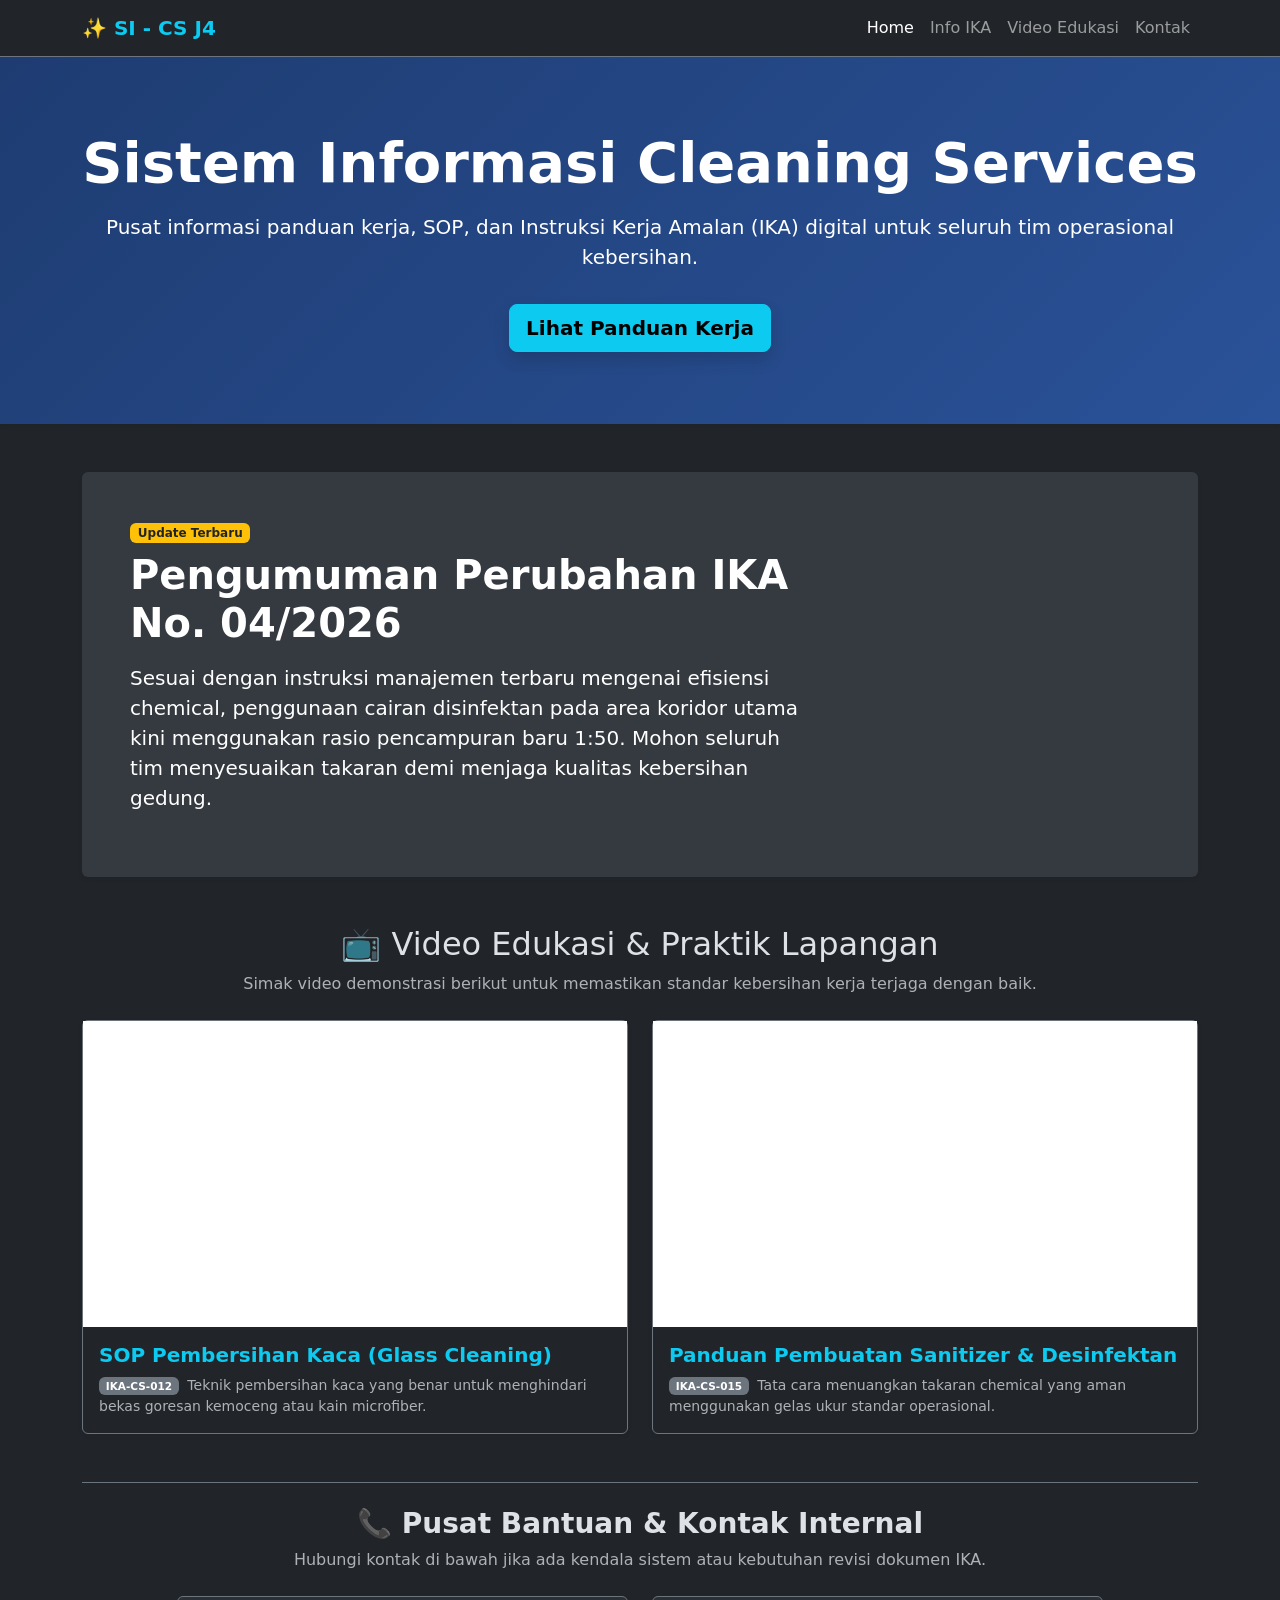
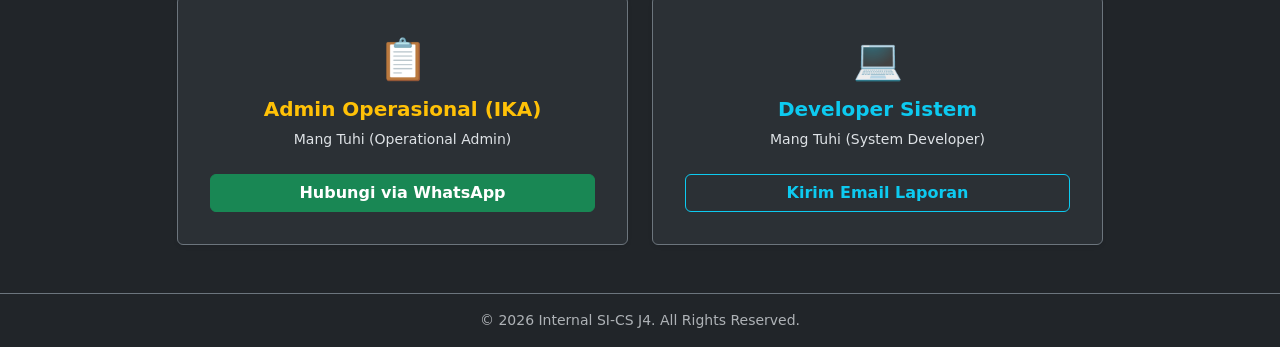
==== index.html @ 83a296a0 "first commit" ====
<!doctype html>
<html lang="id" data-bs-theme="dark">
  <head>
    <meta charset="UTF-8" />
    <meta name="viewport" content="width=device-width, initial-scale=1.0" />
    <title>SI CS - Sistem Informasi Cleaning Services</title>

    <!-- Link CSS Bootstrap 5.3.8 Terbaru via CDN -->
    <link
      href="https://cdn.jsdelivr.net/npm/bootstrap@5.3.8/dist/css/bootstrap.min.css"
      rel="stylesheet"
    />

    <style>
      /* Tambahan CSS custom sedikit agar tampilan makin manis */
      body {
        scroll-behavior: smooth;
      }
      .hero-section {
        background: linear-gradient(135deg, #1e3c72 0%, #2a5298 100%);
      }
    </style>
  </head>
  <body>
    <!-- 1. NAVBAR RESPONSIF -->
    <nav
      class="navbar navbar-expand-lg navbar-dark bg-dark sticky-top border-bottom border-secondary"
    >
      <div class="container">
        <a class="navbar-brand fw-bold text-info" href="#">✨ SI - CS J4</a>
        <button
          class="navbar-toggler"
          type="button"
          data-bs-toggle="collapse"
          data-bs-target="#navbarNav"
        >
          <span class="navbar-toggler-icon"></span>
        </button>
        <div class="collapse navbar-collapse" id="navbarNav">
          <ul class="navbar-nav ms-auto">
            <li class="nav-item">
              <a class="nav-link active" href="#home">Home</a>
            </li>
            <li class="nav-item">
              <a class="nav-link" href="#ika-info">Info IKA</a>
            </li>
            <li class="nav-item">
              <a class="nav-link" href="#video-tutorial">Video Edukasi</a>
            </li>
            <li class="nav-item">
              <a class="nav-link" href="#kontak-layanan">Kontak</a>
            </li>
          </ul>
        </div>
      </div>
    </nav>

    <!-- 2. HERO SECTION / BANNER UTAMA -->
    <header
      id="home"
      class="hero-section text-white text-center py-5 shadow-sm"
    >
      <div class="container py-4">
        <h1 class="display-4 fw-bold mb-3">
          Sistem Informasi Cleaning Services
        </h1>
        <p class="lead text-light-50 max-w-md mx-auto">
          Pusat informasi panduan kerja, SOP, dan Instruksi Kerja Amalan (IKA)
          digital untuk seluruh tim operasional kebersihan.
        </p>
        <a href="#ika-info" class="btn btn-info btn-lg fw-bold mt-3 shadow"
          >Lihat Panduan Kerja</a
        >
      </div>
    </header>

    <!-- 3. BAGIAN INFORMASI / DATA SEPUTAR CS -->
    <main class="container my-5">
      <!-- Bagian Informasi IKA yang diubah jadi ID kosong -->
      <section id="ika-info" class="mb-5">
        <div
          class="p-4 p-md-5 mb-4 rounded text-body-emphasis bg-body-secondary shadow-sm"
        >
          <div class="col-lg-8 px-0">
            <span id="ika-badge" class="badge bg-warning text-dark mb-2 fw-bold"
              ><!-- Diisi lewat JS --></span
            >
            <h2 id="ika-title" class="display-6 fw-bold">
              <!-- Diisi lewat JS -->
            </h2>
            <p id="ika-desc" class="lead my-3"><!-- Diisi lewat JS --></p>
          </div>
        </div>
      </section>

      <!-- Bagian Video Grid yang diubah jadi ID kosong -->
      <section id="video-tutorial">
        <div class="text-center mb-4">
          <h2>📺 Video Edukasi & Praktik Lapangan</h2>
          <p class="text-muted">
            Simak video demonstrasi berikut untuk memastikan standar kebersihan
            kerja terjaga dengan baik.
          </p>
        </div>

        <!-- Tempat JavaScript merakit kartu video secara otomatis -->
        <div id="video-list" class="row g-4"></div>
      </section>

      <!-- TATA LETAK KONTAK ADMIN & DEVELOPER -->
      <section
        id="kontak-layanan"
        class="mt-5 pt-4 border-top border-secondary"
      >
        <div class="text-center mb-4">
          <h3 class="fw-bold">📞 Pusat Bantuan & Kontak Internal</h3>
          <p class="text-muted">
            Hubungi kontak di bawah jika ada kendala sistem atau kebutuhan
            revisi dokumen IKA.
          </p>
        </div>

        <div class="row g-4 justify-content-center">
          <!-- Kontak Admin Operasional -->
          <div class="col-md-5">
            <div
              class="card h-100 bg-body-tertiary border-secondary shadow-sm text-center p-3"
            >
              <div class="card-body">
                <div class="fs-1 mb-2">📋</div>
                <h5 class="card-title fw-bold text-warning">
                  Admin Operasional (IKA)
                </h5>
                <p id="admin-name" class="card-text text-light-50 small">
                  <!-- Diisi lewat JS -->
                </p>
                <a
                  id="admin-wa-btn"
                  href="#"
                  target="_blank"
                  class="btn btn-success w-100 fw-bold mt-2"
                >
                  Hubungi via WhatsApp
                </a>
              </div>
            </div>
          </div>

          <!-- Kontak Developer -->
          <div class="col-md-5">
            <div
              class="card h-100 bg-body-tertiary border-secondary shadow-sm text-center p-3"
            >
              <div class="card-body">
                <div class="fs-1 mb-2">💻</div>
                <h5 class="card-title fw-bold text-info">Developer Sistem</h5>
                <p id="dev-name" class="card-text text-light-50 small">
                  <!-- Diisi lewat JS -->
                </p>
                <a
                  id="dev-email-btn"
                  href="#"
                  class="btn btn-outline-info w-100 fw-bold mt-2"
                >
                  Kirim Email Laporan
                </a>
              </div>
            </div>
          </div>
        </div>
      </section>
    </main>

    <!-- 5. FOOTER -->
    <footer
      class="bg-dark text-center text-muted py-3 mt-5 border-top border-secondary"
    >
      <p class="mb-0 small">
        &copy; 2026 Internal SI-CS J4. All Rights Reserved.
      </p>
    </footer>

    <!-- PANGGIL KEDUA FILE JAVASCRIPT DI UJUNG BAWAH SEBELUM </body> -->
    <script src="data.js"></script>
    <script src="main.js"></script>
    <!-- Link JS Bootstrap 5.3.8 Terbaru via CDN Bundle (Termasuk Popper) -->
    <script src="https://cdn.jsdelivr.net/npm/bootstrap@5.3.8/dist/js/bootstrap.bundle.min.js"></script>
  </body>
</html>
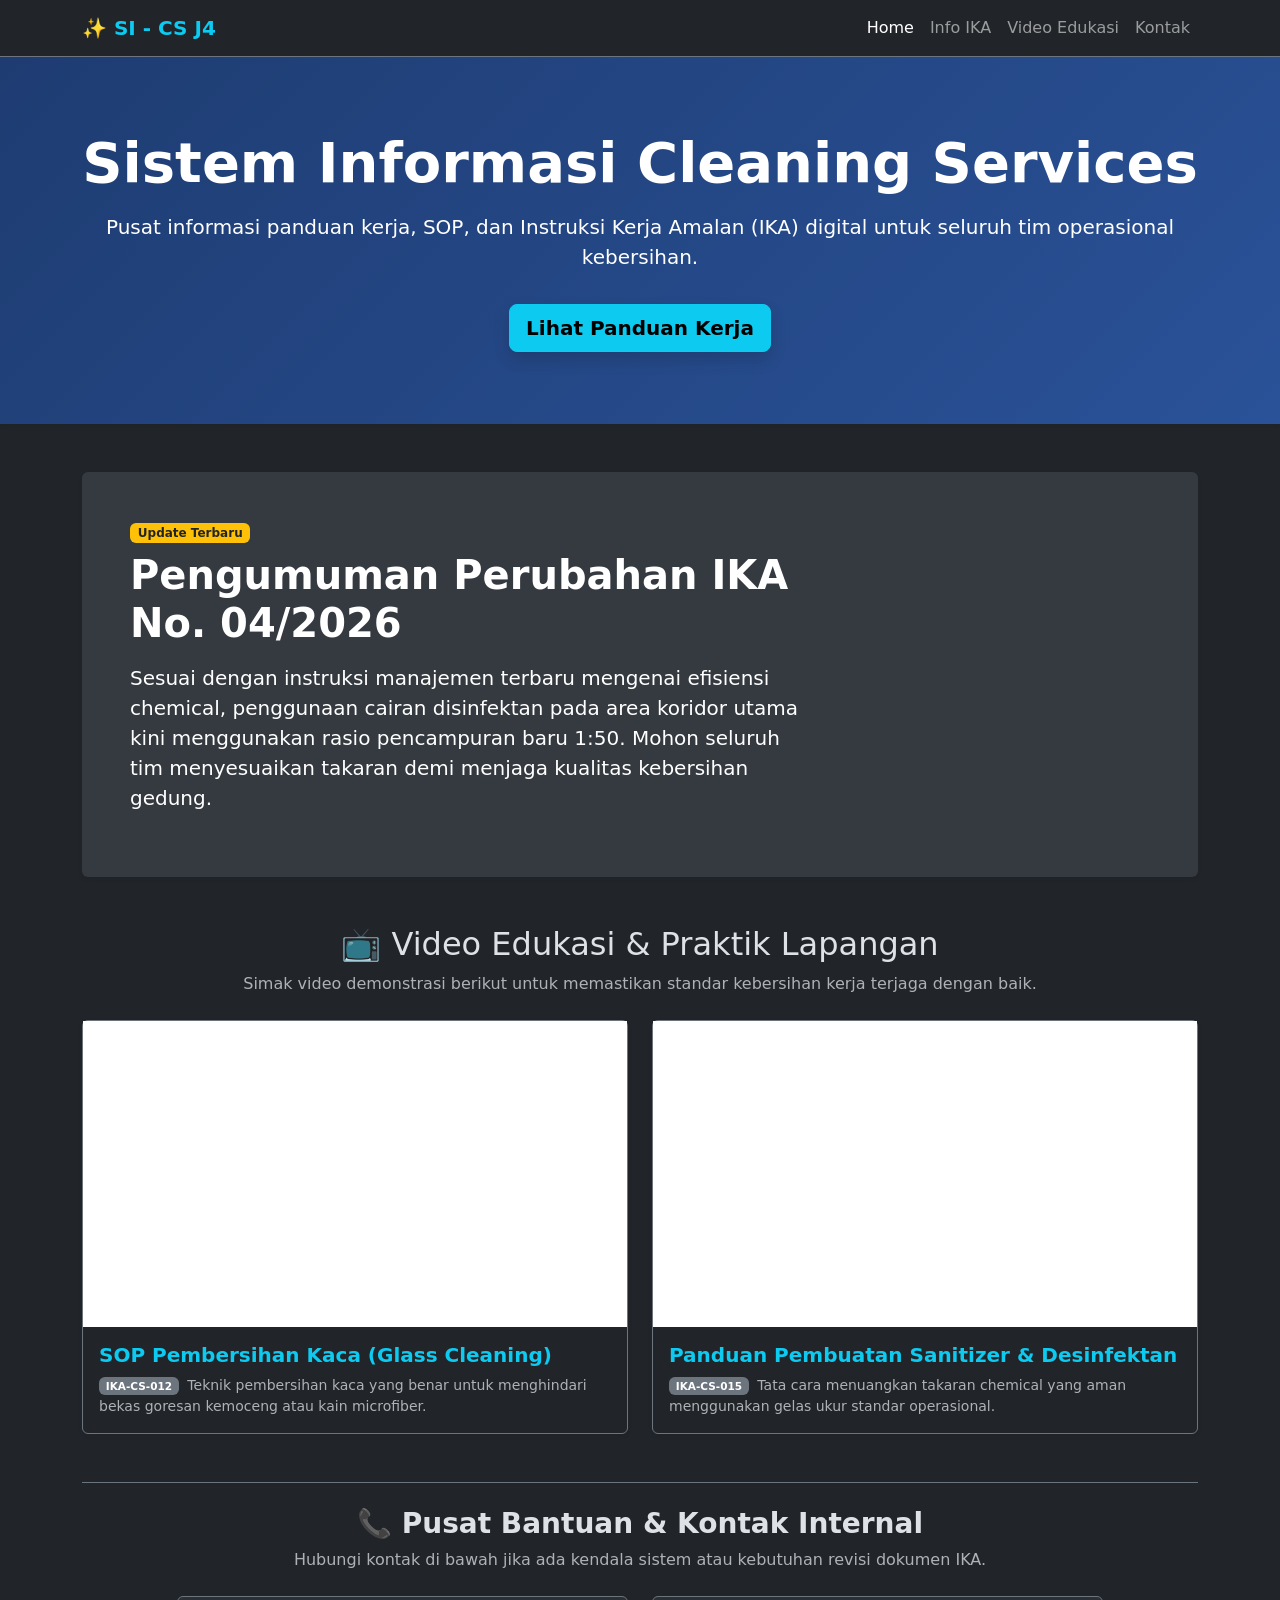
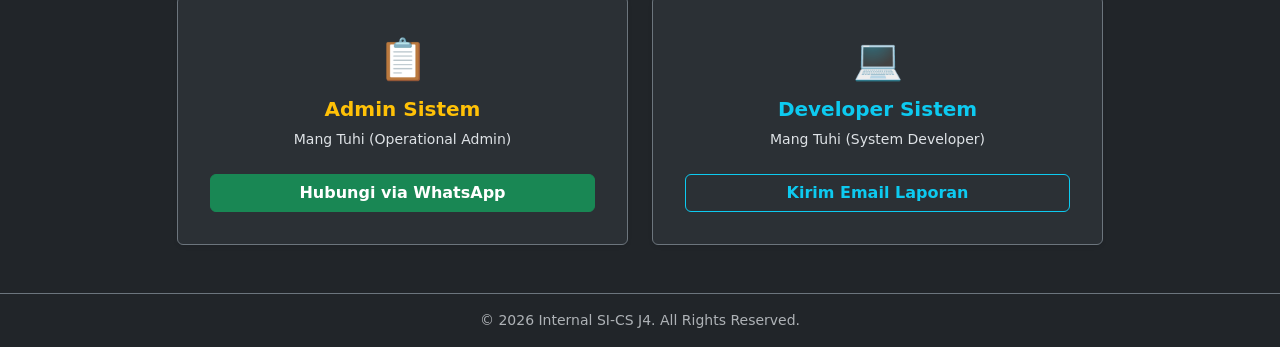
==== commit 72445d32: "perbaikan 4" ====
--- a/index.html
+++ b/index.html
@@ -129,7 +129,7 @@
               <div class="card-body">
                 <div class="fs-1 mb-2">📋</div>
                 <h5 class="card-title fw-bold text-warning">
-                  Admin Operasional (IKA)
+                  Admin Sistem
                 </h5>
                 <p id="admin-name" class="card-text text-light-50 small">
                   <!-- Diisi lewat JS -->
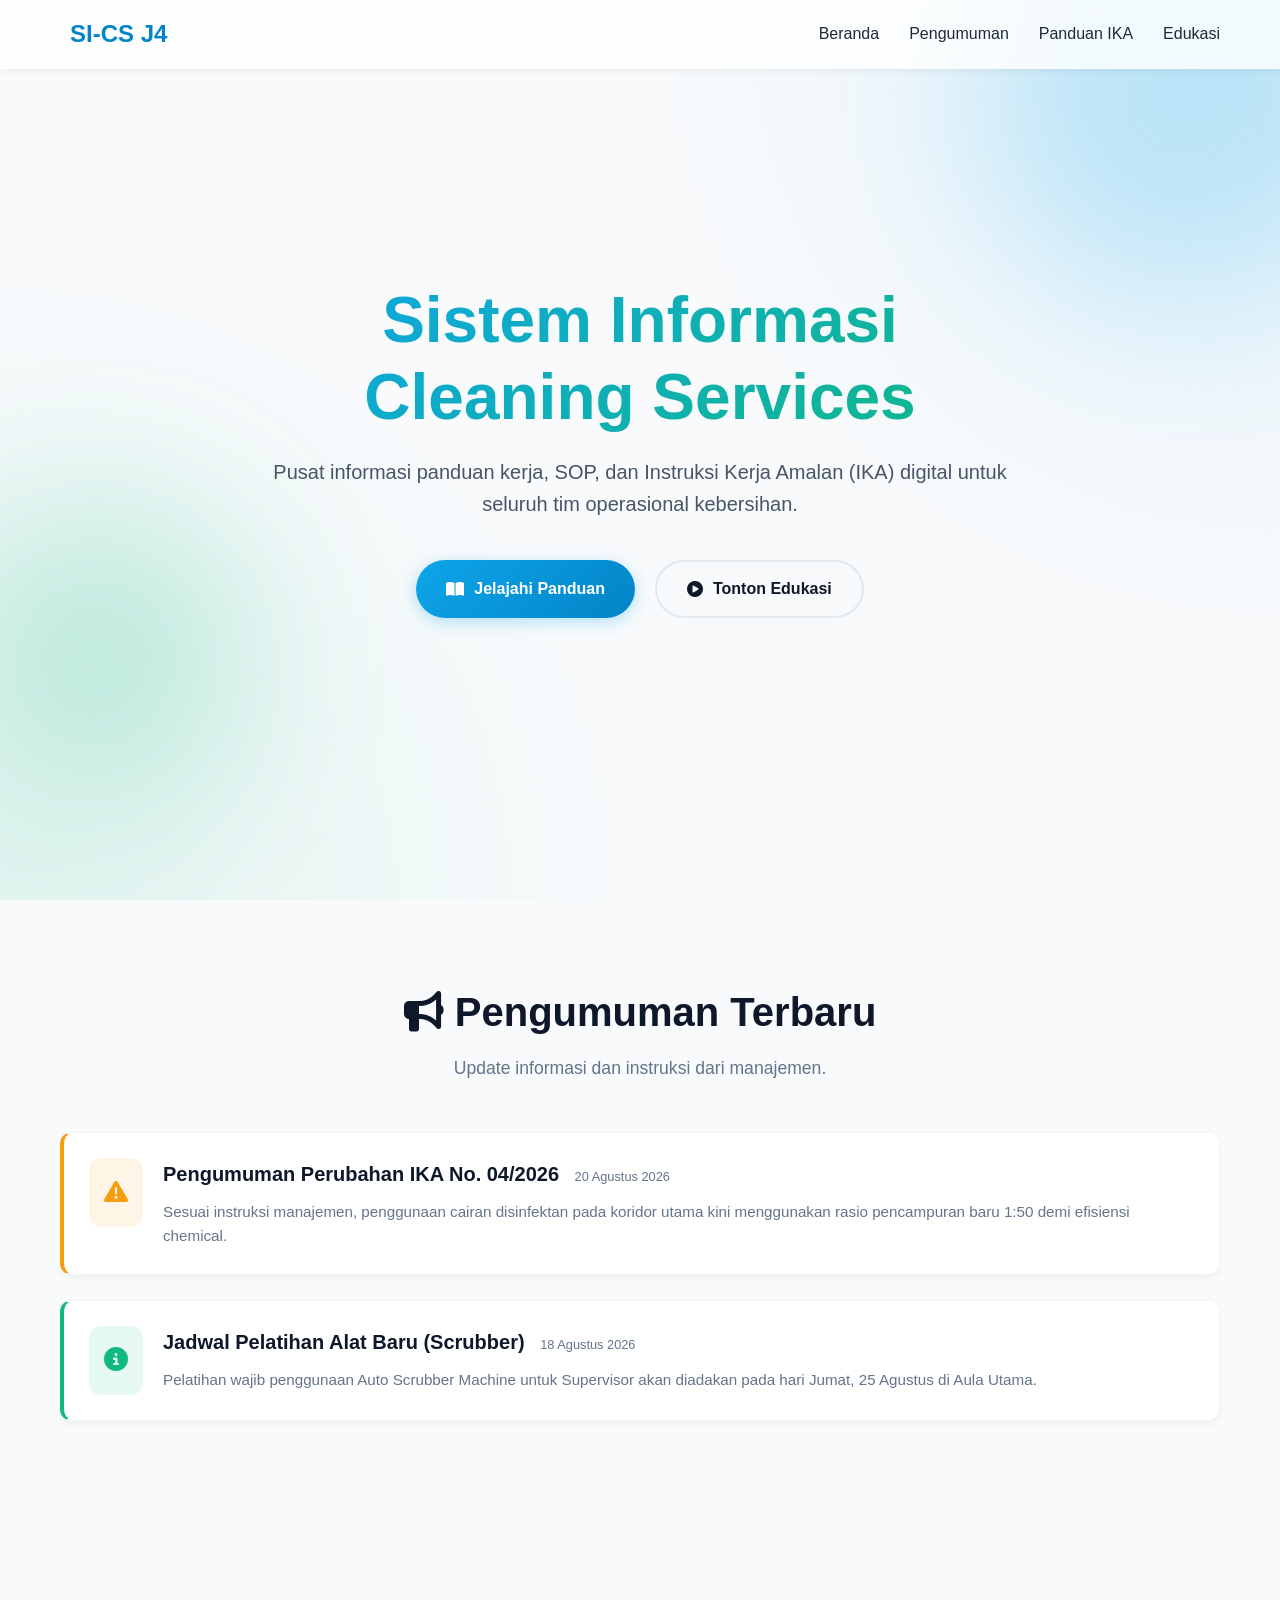
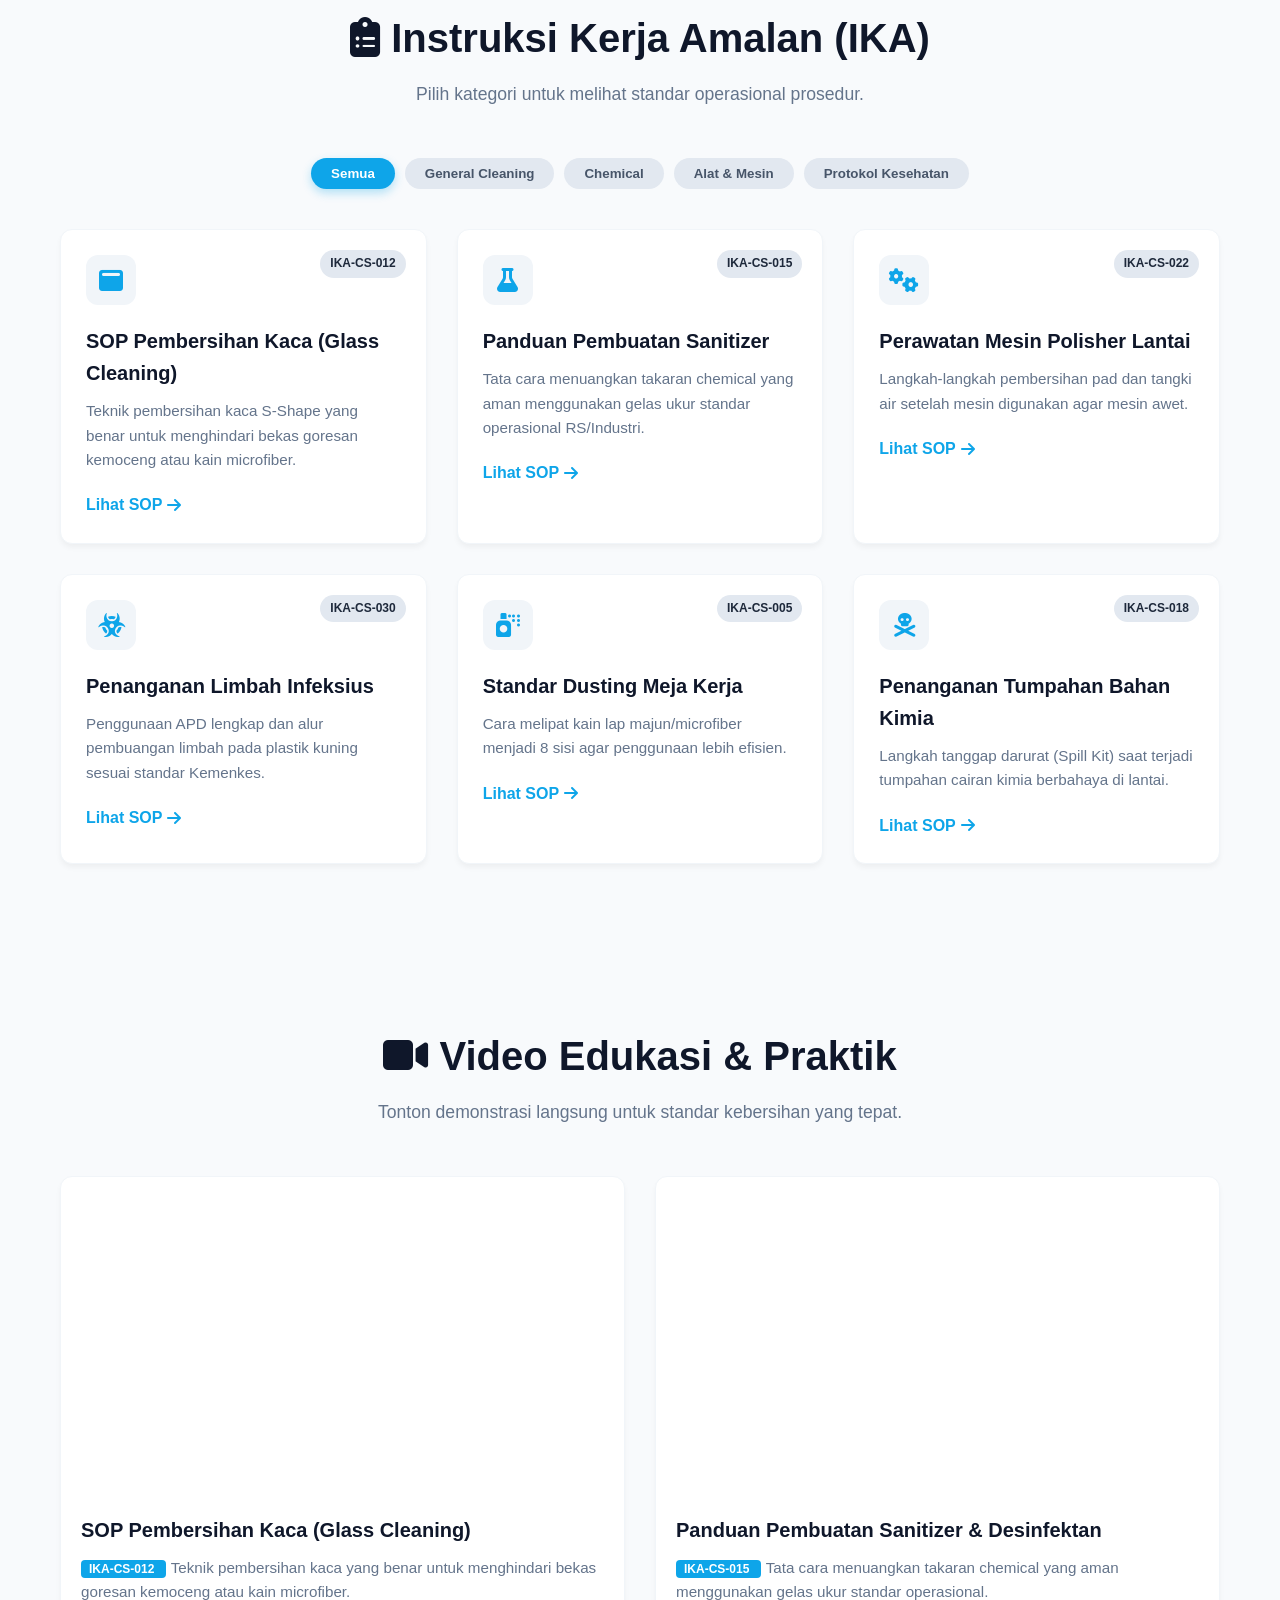
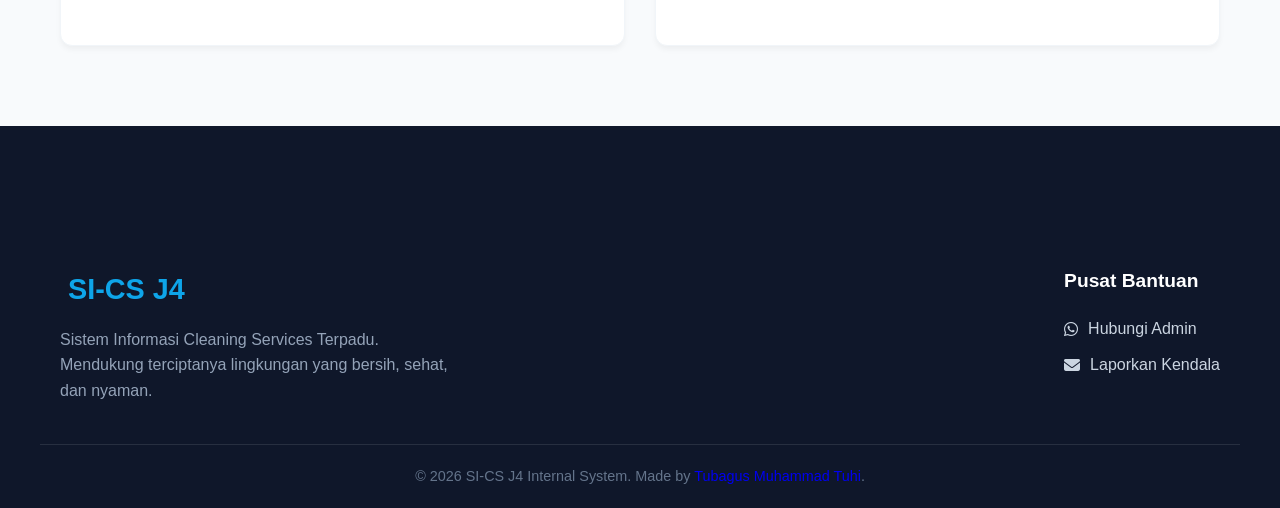
==== commit aa92bb1d: "Rombak total" ====
--- a/index.html
+++ b/index.html
@@ -1,189 +1,143 @@
 <!doctype html>
-<html lang="id" data-bs-theme="dark">
+<html lang="id">
   <head>
     <meta charset="UTF-8" />
     <meta name="viewport" content="width=device-width, initial-scale=1.0" />
-    <title>SI CS - Sistem Informasi Cleaning Services</title>
-
-    <!-- Link CSS Bootstrap 5.3.8 Terbaru via CDN -->
+    <title>SI-CS J4 | Sistem Informasi Cleaning Services</title>
+    <!-- Font Awesome for Icons -->
     <link
-      href="https://cdn.jsdelivr.net/npm/bootstrap@5.3.8/dist/css/bootstrap.min.css"
       rel="stylesheet"
+      href="https://cdnjs.cloudflare.com/ajax/libs/font-awesome/6.4.0/css/all.min.css"
     />
-
-    <style>
-      /* Tambahan CSS custom sedikit agar tampilan makin manis */
-      body {
-        scroll-behavior: smooth;
-      }
-      .hero-section {
-        background: linear-gradient(135deg, #1e3c72 0%, #2a5298 100%);
-      }
-    </style>
+    <!-- Custom CSS -->
+    <link rel="stylesheet" href="style.css" />
   </head>
   <body>
-    <!-- 1. NAVBAR RESPONSIF -->
-    <nav
-      class="navbar navbar-expand-lg navbar-dark bg-dark sticky-top border-bottom border-secondary"
-    >
-      <div class="container">
-        <a class="navbar-brand fw-bold text-info" href="#">✨ SI - CS J4</a>
-        <button
-          class="navbar-toggler"
-          type="button"
-          data-bs-toggle="collapse"
-          data-bs-target="#navbarNav"
-        >
-          <span class="navbar-toggler-icon"></span>
-        </button>
-        <div class="collapse navbar-collapse" id="navbarNav">
-          <ul class="navbar-nav ms-auto">
-            <li class="nav-item">
-              <a class="nav-link active" href="#home">Home</a>
-            </li>
-            <li class="nav-item">
-              <a class="nav-link" href="#ika-info">Info IKA</a>
-            </li>
-            <li class="nav-item">
-              <a class="nav-link" href="#video-tutorial">Video Edukasi</a>
-            </li>
-            <li class="nav-item">
-              <a class="nav-link" href="#kontak-layanan">Kontak</a>
-            </li>
-          </ul>
-        </div>
+    <!-- Navbar -->
+    <nav id="navbar" class="glass-nav">
+      <div class="nav-container">
+        <a href="#" class="logo"> <i class="fas fa-sparkles"></i> SI-CS J4 </a>
+        <ul class="nav-links">
+          <li><a href="#home">Beranda</a></li>
+          <li><a href="#pengumuman">Pengumuman</a></li>
+          <li><a href="#sop">Panduan IKA</a></li>
+          <li><a href="#edukasi">Edukasi</a></li>
+        </ul>
+        <!-- Hamburger menu for mobile -->
+        <div class="menu-toggle"><i class="fas fa-bars"></i></div>
       </div>
     </nav>
 
-    <!-- 2. HERO SECTION / BANNER UTAMA -->
-    <header
-      id="home"
-      class="hero-section text-white text-center py-5 shadow-sm"
-    >
-      <div class="container py-4">
-        <h1 class="display-4 fw-bold mb-3">
-          Sistem Informasi Cleaning Services
-        </h1>
-        <p class="lead text-light-50 max-w-md mx-auto">
+    <!-- Hero Section -->
+    <header id="home" class="hero-section">
+      <div class="hero-bg-shapes">
+        <div class="shape shape-1"></div>
+        <div class="shape shape-2"></div>
+      </div>
+      <div class="hero-content observe-element">
+        <h1 class="gradient-text">Sistem Informasi Cleaning Services</h1>
+        <p>
           Pusat informasi panduan kerja, SOP, dan Instruksi Kerja Amalan (IKA)
           digital untuk seluruh tim operasional kebersihan.
         </p>
-        <a href="#ika-info" class="btn btn-info btn-lg fw-bold mt-3 shadow"
-          >Lihat Panduan Kerja</a
-        >
+        <div class="hero-buttons">
+          <a href="#sop" class="btn btn-primary"
+            ><i class="fas fa-book-open"></i> Jelajahi Panduan</a
+          >
+          <a href="#edukasi" class="btn btn-outline"
+            ><i class="fas fa-play-circle"></i> Tonton Edukasi</a
+          >
+        </div>
       </div>
     </header>
 
-    <!-- 3. BAGIAN INFORMASI / DATA SEPUTAR CS -->
-    <main class="container my-5">
-      <!-- Bagian Informasi IKA yang diubah jadi ID kosong -->
-      <section id="ika-info" class="mb-5">
-        <div
-          class="p-4 p-md-5 mb-4 rounded text-body-emphasis bg-body-secondary shadow-sm"
-        >
-          <div class="col-lg-8 px-0">
-            <span id="ika-badge" class="badge bg-warning text-dark mb-2 fw-bold"
-              ><!-- Diisi lewat JS --></span
-            >
-            <h2 id="ika-title" class="display-6 fw-bold">
-              <!-- Diisi lewat JS -->
-            </h2>
-            <p id="ika-desc" class="lead my-3"><!-- Diisi lewat JS --></p>
-          </div>
-        </div>
-      </section>
+    <!-- Pengumuman Section -->
+    <section id="pengumuman" class="container observe-element">
+      <div class="section-header">
+        <h2><i class="fas fa-bullhorn"></i> Pengumuman Terbaru</h2>
+        <p>Update informasi dan instruksi dari manajemen.</p>
+      </div>
+      <div id="announcement-container" class="announcement-wrapper">
+        <!-- Rendered by JS -->
+      </div>
+    </section>
 
-      <!-- Bagian Video Grid yang diubah jadi ID kosong -->
-      <section id="video-tutorial">
-        <div class="text-center mb-4">
-          <h2>📺 Video Edukasi & Praktik Lapangan</h2>
-          <p class="text-muted">
-            Simak video demonstrasi berikut untuk memastikan standar kebersihan
-            kerja terjaga dengan baik.
+    <!-- SOP & IKA Section -->
+    <section id="sop" class="container bg-light-curve observe-element">
+      <div class="section-header">
+        <h2>
+          <i class="fas fa-clipboard-list"></i> Instruksi Kerja Amalan (IKA)
+        </h2>
+        <p>Pilih kategori untuk melihat standar operasional prosedur.</p>
+      </div>
+      <div class="filter-container" id="category-filters">
+        <!-- Rendered by JS -->
+      </div>
+      <div class="grid-3" id="sop-container">
+        <!-- Rendered by JS -->
+      </div>
+    </section>
+
+    <!-- Video Edukasi Section -->
+    <section id="edukasi" class="container observe-element">
+      <div class="section-header">
+        <h2><i class="fas fa-video"></i> Video Edukasi & Praktik</h2>
+        <p>Tonton demonstrasi langsung untuk standar kebersihan yang tepat.</p>
+      </div>
+      <div class="grid-2" id="video-container">
+        <!-- Rendered by JS -->
+      </div>
+    </section>
+
+    <!-- Footer -->
+    <footer>
+      <div class="footer-content container">
+        <div class="footer-brand">
+          <h3><i class="fas fa-sparkles"></i> SI-CS J4</h3>
+          <p>
+            Sistem Informasi Cleaning Services Terpadu. Mendukung terciptanya
+            lingkungan yang bersih, sehat, dan nyaman.
           </p>
         </div>
+        <div class="footer-links">
+          <h4>Pusat Bantuan</h4>
+          <!-- Ganti NOMOR_WA dengan nomor Anda, contoh: 6281234567890 (Gunakan 62, tanpa + atau 0) -->
+          <!-- Atau jika menggunakan fitur username WA terbaru, formatnya: https://wa.me/NamaUsername -->
+          <a
+            href="https://wa.me/tubagusmuhammadtuhi?text=Halo%20Admin%20SI-CS%20J4,%20saya%20butuh%20bantuan"
+            target="_blank"
+            rel="noopener noreferrer"
+          >
+            <i class="fab fa-whatsapp"></i> Hubungi Admin
+          </a>
 
-        <!-- Tempat JavaScript merakit kartu video secara otomatis -->
-        <div id="video-list" class="row g-4"></div>
-      </section>
-
-      <!-- TATA LETAK KONTAK ADMIN & DEVELOPER -->
-      <section
-        id="kontak-layanan"
-        class="mt-5 pt-4 border-top border-secondary"
-      >
-        <div class="text-center mb-4">
-          <h3 class="fw-bold">📞 Pusat Bantuan & Kontak Internal</h3>
-          <p class="text-muted">
-            Hubungi kontak di bawah jika ada kendala sistem atau kebutuhan
-            revisi dokumen IKA.
-          </p>
+          <!-- Ganti EMAIL_ANDA dengan alamat email Anda -->
+          <a
+            href="mailto:tuhialkhan@gmail.com?subject=Laporan%20Kendala%20SI-CS%20J4"
+            target="_blank"
+            rel="noopener noreferrer"
+          >
+            <i class="fas fa-envelope"></i> Laporkan Kendala
+          </a>
         </div>
-
-        <div class="row g-4 justify-content-center">
-          <!-- Kontak Admin Operasional -->
-          <div class="col-md-5">
-            <div
-              class="card h-100 bg-body-tertiary border-secondary shadow-sm text-center p-3"
-            >
-              <div class="card-body">
-                <div class="fs-1 mb-2">📋</div>
-                <h5 class="card-title fw-bold text-warning">
-                  Admin Sistem
-                </h5>
-                <p id="admin-name" class="card-text text-light-50 small">
-                  <!-- Diisi lewat JS -->
-                </p>
-                <a
-                  id="admin-wa-btn"
-                  href="#"
-                  target="_blank"
-                  class="btn btn-success w-100 fw-bold mt-2"
-                >
-                  Hubungi via WhatsApp
-                </a>
-              </div>
-            </div>
-          </div>
-
-          <!-- Kontak Developer -->
-          <div class="col-md-5">
-            <div
-              class="card h-100 bg-body-tertiary border-secondary shadow-sm text-center p-3"
-            >
-              <div class="card-body">
-                <div class="fs-1 mb-2">💻</div>
-                <h5 class="card-title fw-bold text-info">Developer Sistem</h5>
-                <p id="dev-name" class="card-text text-light-50 small">
-                  <!-- Diisi lewat JS -->
-                </p>
-                <a
-                  id="dev-email-btn"
-                  href="#"
-                  class="btn btn-outline-info w-100 fw-bold mt-2"
-                >
-                  Kirim Email Laporan
-                </a>
-              </div>
-            </div>
-          </div>
-        </div>
-      </section>
-    </main>
-
-    <!-- 5. FOOTER -->
-    <footer
-      class="bg-dark text-center text-muted py-3 mt-5 border-top border-secondary"
-    >
-      <p class="mb-0 small">
-        &copy; 2026 Internal SI-CS J4. All Rights Reserved.
-      </p>
+      </div>
+      <div class="footer-bottom">
+        <p>
+          &copy; 2026 SI-CS J4 Internal System. Made by
+          <a href="https://instagram.com/tubagusmuhammadtuhi" target="_blank"
+            >Tubagus Muhammad Tuhi</a
+          >.
+        </p>
+      </div>
     </footer>
 
-    <!-- PANGGIL KEDUA FILE JAVASCRIPT DI UJUNG BAWAH SEBELUM </body> -->
+    <!-- Back to top button -->
+    <button id="backToTop" class="back-to-top">
+      <i class="fas fa-arrow-up"></i>
+    </button>
+
+    <!-- Scripts -->
     <script src="data.js"></script>
     <script src="main.js"></script>
-    <!-- Link JS Bootstrap 5.3.8 Terbaru via CDN Bundle (Termasuk Popper) -->
-    <script src="https://cdn.jsdelivr.net/npm/bootstrap@5.3.8/dist/js/bootstrap.bundle.min.js"></script>
   </body>
 </html>
--- a/style.css
+++ b/style.css
@@ -0,0 +1,669 @@
+/* CSS Variables untuk Tema Baru (Modern Teal & Blue) */
+:root {
+  --primary: #0ea5e9; /* Light Blue */
+  --primary-dark: #0284c7;
+  --secondary: #10b981; /* Emerald Green */
+  --dark: #0f172a; /* Slate 900 */
+  --light: #f8fafc; /* Slate 50 */
+  --gray: #64748b;
+  --card-bg: #ffffff;
+  --text-main: #1e293b;
+  --text-muted: #475569;
+  --radius-md: 12px;
+  --radius-lg: 24px;
+  --transition: all 0.3s cubic-bezier(0.4, 0, 0.2, 1);
+  --shadow-sm: 0 4px 6px -1px rgba(0, 0, 0, 0.05);
+  --shadow-lg:
+    0 20px 25px -5px rgba(0, 0, 0, 0.1), 0 8px 10px -6px rgba(0, 0, 0, 0.05);
+}
+
+/* Reset & Base */
+* {
+  margin: 0;
+  padding: 0;
+  box-sizing: border-box;
+  font-family: "Segoe UI", Roboto, Helvetica, Arial, sans-serif;
+}
+html {
+  scroll-behavior: smooth;
+}
+body {
+  background-color: var(--light);
+  color: var(--text-main);
+  line-height: 1.6;
+  overflow-x: hidden;
+}
+a {
+  text-decoration: none;
+}
+ul {
+  list-style: none;
+}
+.container {
+  max-width: 1200px;
+  margin: 0 auto;
+  padding: 80px 20px;
+}
+
+/* Typography */
+.gradient-text {
+  background: linear-gradient(135deg, var(--primary), var(--secondary));
+  -webkit-background-clip: text;
+  -webkit-text-fill-color: transparent;
+  font-weight: 800;
+}
+.section-header {
+  text-align: center;
+  margin-bottom: 50px;
+}
+.section-header h2 {
+  font-size: 2.5rem;
+  color: var(--dark);
+  margin-bottom: 10px;
+}
+.section-header p {
+  color: var(--gray);
+  font-size: 1.1rem;
+}
+
+/* Navbar (Glassmorphism) */
+.glass-nav {
+  position: fixed;
+  top: 0;
+  width: 100%;
+  z-index: 1000;
+  background: rgba(255, 255, 255, 0.8);
+  backdrop-filter: blur(12px);
+  border-bottom: 1px solid rgba(255, 255, 255, 0.3);
+  box-shadow: var(--shadow-sm);
+  transition: var(--transition);
+}
+.nav-container {
+  max-width: 1200px;
+  margin: 0 auto;
+  padding: 15px 20px;
+  display: flex;
+  justify-content: space-between;
+  align-items: center;
+}
+.logo {
+  font-size: 1.5rem;
+  font-weight: 800;
+  color: var(--primary-dark);
+  display: flex;
+  align-items: center;
+  gap: 10px;
+}
+.nav-links {
+  display: flex;
+  gap: 30px;
+}
+.nav-links a {
+  color: var(--text-main);
+  font-weight: 500;
+  position: relative;
+  transition: var(--transition);
+}
+.nav-links a:hover {
+  color: var(--primary);
+}
+.nav-links a::after {
+  content: "";
+  position: absolute;
+  width: 0;
+  height: 2px;
+  bottom: -5px;
+  left: 0;
+  background: var(--primary);
+  transition: var(--transition);
+}
+.nav-links a:hover::after {
+  width: 100%;
+}
+
+.search-wrapper {
+  position: relative;
+}
+.search-wrapper input {
+  padding: 10px 40px 10px 20px;
+  border-radius: 50px;
+  border: 1px solid #e2e8f0;
+  background: #f1f5f9;
+  outline: none;
+  transition: var(--transition);
+}
+.search-wrapper input:focus {
+  border-color: var(--primary);
+  box-shadow: 0 0 0 3px rgba(14, 165, 233, 0.2);
+  background: #fff;
+}
+.search-wrapper i {
+  position: absolute;
+  right: 15px;
+  top: 50%;
+  transform: translateY(-50%);
+  color: var(--gray);
+}
+.menu-toggle {
+  display: none;
+  font-size: 1.5rem;
+  cursor: pointer;
+}
+
+/* Hero Section */
+.hero-section {
+  position: relative;
+  min-height: 100vh;
+  display: flex;
+  align-items: center;
+  justify-content: center;
+  text-align: center;
+  padding: 100px 20px;
+  overflow: hidden;
+  background:
+    radial-gradient(
+      circle at top right,
+      rgba(14, 165, 233, 0.1),
+      transparent 40%
+    ),
+    radial-gradient(
+      circle at bottom left,
+      rgba(16, 185, 129, 0.1),
+      transparent 40%
+    );
+}
+.hero-bg-shapes .shape {
+  position: absolute;
+  border-radius: 50%;
+  filter: blur(80px);
+  z-index: -1;
+}
+.shape-1 {
+  width: 400px;
+  height: 400px;
+  background: var(--primary);
+  top: -100px;
+  right: -100px;
+  opacity: 0.2;
+  animation: float 6s ease-in-out infinite;
+}
+.shape-2 {
+  width: 300px;
+  height: 300px;
+  background: var(--secondary);
+  bottom: 100px;
+  left: -50px;
+  opacity: 0.2;
+  animation: float 8s ease-in-out infinite reverse;
+}
+
+.hero-content {
+  max-width: 800px;
+  z-index: 1;
+}
+.badge {
+  background: rgba(14, 165, 233, 0.1);
+  color: var(--primary-dark);
+  padding: 8px 16px;
+  border-radius: 50px;
+  font-size: 0.9rem;
+  font-weight: 600;
+  display: inline-block;
+  margin-bottom: 20px;
+}
+.hero-content h1 {
+  font-size: 4rem;
+  line-height: 1.2;
+  margin-bottom: 20px;
+}
+.hero-content p {
+  font-size: 1.25rem;
+  color: var(--text-muted);
+  margin-bottom: 40px;
+}
+.hero-buttons {
+  display: flex;
+  gap: 20px;
+  justify-content: center;
+}
+.btn {
+  padding: 14px 30px;
+  border-radius: 50px;
+  font-weight: 600;
+  font-size: 1rem;
+  cursor: pointer;
+  display: inline-flex;
+  align-items: center;
+  gap: 10px;
+  transition: var(--transition);
+  border: none;
+}
+.btn-primary {
+  background: linear-gradient(135deg, var(--primary), var(--primary-dark));
+  color: white;
+  box-shadow: 0 4px 15px rgba(14, 165, 233, 0.3);
+}
+.btn-primary:hover {
+  transform: translateY(-3px);
+  box-shadow: 0 8px 25px rgba(14, 165, 233, 0.5);
+}
+.btn-outline {
+  background: transparent;
+  color: var(--dark);
+  border: 2px solid #e2e8f0;
+}
+.btn-outline:hover {
+  border-color: var(--primary);
+  color: var(--primary);
+  transform: translateY(-3px);
+}
+
+/* Stats Section */
+.stats-grid {
+  display: grid;
+  grid-template-columns: repeat(4, 1fr);
+  gap: 20px;
+  margin-top: -80px;
+  position: relative;
+  z-index: 10;
+}
+.stat-card {
+  background: rgba(255, 255, 255, 0.9);
+  backdrop-filter: blur(10px);
+  padding: 30px;
+  border-radius: var(--radius-lg);
+  text-align: center;
+  box-shadow: var(--shadow-sm);
+  border: 1px solid rgba(255, 255, 255, 0.5);
+  transition: var(--transition);
+}
+.stat-card:hover {
+  transform: translateY(-10px);
+  box-shadow: var(--shadow-lg);
+  border-bottom: 4px solid var(--primary);
+}
+.stat-icon {
+  font-size: 2.5rem;
+  color: var(--primary);
+  margin-bottom: 15px;
+}
+.stat-card h3 {
+  font-size: 2rem;
+  color: var(--dark);
+  margin-bottom: 5px;
+}
+.stat-card p {
+  color: var(--gray);
+  font-size: 0.9rem;
+  font-weight: 500;
+  text-transform: uppercase;
+  letter-spacing: 1px;
+}
+
+/* Cards General (SOP & Announcement) */
+.grid-3 {
+  display: grid;
+  grid-template-columns: repeat(auto-fit, minmax(300px, 1fr));
+  gap: 30px;
+}
+.grid-2 {
+  display: grid;
+  grid-template-columns: repeat(auto-fit, minmax(400px, 1fr));
+  gap: 30px;
+}
+
+.card {
+  background: var(--card-bg);
+  border-radius: var(--radius-md);
+  padding: 25px;
+  box-shadow: var(--shadow-sm);
+  transition: var(--transition);
+  border: 1px solid #f1f5f9;
+  position: relative;
+  overflow: hidden;
+}
+.card:hover {
+  transform: translateY(-8px) scale(1.02);
+  box-shadow: var(--shadow-lg);
+}
+.card::before {
+  content: "";
+  position: absolute;
+  top: 0;
+  left: 0;
+  width: 4px;
+  height: 100%;
+  background: var(--primary);
+  transform: scaleY(0);
+  transition: transform 0.4s ease;
+  transform-origin: bottom;
+}
+.card:hover::before {
+  transform: scaleY(1);
+}
+
+/* Announcement Style */
+.announcement-card {
+  border-left: 4px solid var(--secondary);
+  display: flex;
+  gap: 20px;
+  align-items: flex-start;
+}
+.announcement-card .icon-box {
+  background: rgba(16, 185, 129, 0.1);
+  color: var(--secondary);
+  padding: 15px;
+  border-radius: 12px;
+  font-size: 1.5rem;
+}
+.announcement-card.warning {
+  border-left-color: #f59e0b;
+}
+.announcement-card.warning .icon-box {
+  background: rgba(245, 158, 11, 0.1);
+  color: #f59e0b;
+}
+
+/* SOP Filters */
+.filter-container {
+  display: flex;
+  justify-content: center;
+  gap: 10px;
+  margin-bottom: 40px;
+  flex-wrap: wrap;
+}
+.filter-btn {
+  padding: 8px 20px;
+  border: none;
+  background: #e2e8f0;
+  color: var(--text-muted);
+  border-radius: 30px;
+  cursor: pointer;
+  font-weight: 600;
+  transition: var(--transition);
+}
+.filter-btn.active,
+.filter-btn:hover {
+  background: var(--primary);
+  color: white;
+  box-shadow: 0 4px 10px rgba(14, 165, 233, 0.3);
+}
+
+/* SOP Card specific */
+.sop-icon {
+  width: 50px;
+  height: 50px;
+  background: #f1f5f9;
+  border-radius: 12px;
+  display: flex;
+  align-items: center;
+  justify-content: center;
+  font-size: 1.5rem;
+  color: var(--primary);
+  margin-bottom: 20px;
+  transition: var(--transition);
+}
+.card:hover .sop-icon {
+  background: var(--primary);
+  color: white;
+}
+.sop-tag {
+  position: absolute;
+  top: 20px;
+  right: 20px;
+  font-size: 0.75rem;
+  padding: 4px 10px;
+  background: #e2e8f0;
+  border-radius: 20px;
+  font-weight: bold;
+}
+.card-title {
+  font-size: 1.25rem;
+  margin-bottom: 10px;
+  color: var(--dark);
+}
+.card-desc {
+  color: var(--gray);
+  font-size: 0.95rem;
+  margin-bottom: 20px;
+}
+.read-more {
+  color: var(--primary);
+  font-weight: 600;
+  display: flex;
+  align-items: center;
+  gap: 5px;
+}
+.read-more i {
+  transition: transform 0.3s;
+}
+.card:hover .read-more i {
+  transform: translateX(5px);
+}
+
+/* Video Card */
+.video-card {
+  padding: 0;
+}
+.video-thumb {
+  position: relative;
+  width: 100%;
+  height: 220px;
+  background-size: cover;
+  background-position: center;
+  border-radius: var(--radius-md) var(--radius-md) 0 0;
+}
+.play-btn-overlay {
+  position: absolute;
+  top: 0;
+  left: 0;
+  right: 0;
+  bottom: 0;
+  background: rgba(0, 0, 0, 0.4);
+  display: flex;
+  justify-content: center;
+  align-items: center;
+  opacity: 0;
+  transition: var(--transition);
+}
+.video-card:hover .play-btn-overlay {
+  opacity: 1;
+}
+.play-btn-overlay i {
+  font-size: 4rem;
+  color: white;
+  filter: drop-shadow(0 4px 6px rgba(0, 0, 0, 0.3));
+  transform: scale(0.8);
+  transition: var(--transition);
+}
+.video-card:hover .play-btn-overlay i {
+  transform: scale(1);
+}
+.video-info {
+  padding: 20px;
+}
+.duration {
+  position: absolute;
+  bottom: 10px;
+  right: 10px;
+  background: rgba(0, 0, 0, 0.8);
+  color: white;
+  padding: 2px 8px;
+  border-radius: 4px;
+  font-size: 0.8rem;
+}
+
+/* Footer */
+footer {
+  background: var(--dark);
+  color: white;
+  padding-top: 60px;
+}
+.footer-content {
+  display: flex;
+  justify-content: space-between;
+  padding-bottom: 40px;
+  border-bottom: 1px solid rgba(255, 255, 255, 0.1);
+}
+.footer-brand {
+  max-width: 400px;
+}
+.footer-brand h3 {
+  font-size: 1.8rem;
+  margin-bottom: 15px;
+  color: var(--primary);
+}
+.footer-brand p {
+  color: #94a3b8;
+}
+.footer-links {
+  display: flex;
+  flex-direction: column;
+  gap: 10px;
+}
+.footer-links h4 {
+  margin-bottom: 10px;
+  font-size: 1.2rem;
+}
+.footer-links a {
+  color: #cbd5e1;
+  display: flex;
+  align-items: center;
+  gap: 10px;
+  transition: var(--transition);
+}
+.footer-links a:hover {
+  color: var(--secondary);
+  transform: translateX(5px);
+}
+.footer-bottom {
+  text-align: center;
+  padding: 20px;
+  color: #64748b;
+  font-size: 0.9rem;
+}
+
+/* Back to top */
+.back-to-top {
+  position: fixed;
+  bottom: 30px;
+  right: 30px;
+  background: var(--primary);
+  color: white;
+  width: 50px;
+  height: 50px;
+  border-radius: 50%;
+  border: none;
+  font-size: 1.2rem;
+  cursor: pointer;
+  box-shadow: var(--shadow-lg);
+  opacity: 0;
+  pointer-events: none;
+  transform: translateY(20px);
+  transition: var(--transition);
+  z-index: 999;
+}
+.back-to-top.visible {
+  opacity: 1;
+  pointer-events: auto;
+  transform: translateY(0);
+}
+.back-to-top:hover {
+  background: var(--primary-dark);
+  transform: translateY(-5px);
+}
+
+/* Animations */
+@keyframes float {
+  0% {
+    transform: translateY(0px) rotate(0deg);
+  }
+  50% {
+    transform: translateY(-20px) rotate(5deg);
+  }
+  100% {
+    transform: translateY(0px) rotate(0deg);
+  }
+}
+.fade-in {
+  opacity: 0;
+  transform: translateY(30px);
+  transition:
+    opacity 0.8s ease,
+    transform 0.8s ease;
+}
+.fade-in.appear {
+  opacity: 1;
+  transform: translateY(0);
+}
+
+/* Responsive */
+@media (max-width: 992px) {
+  .hero-content h1 {
+    font-size: 3rem;
+  }
+  .stats-grid {
+    grid-template-columns: repeat(2, 1fr);
+    margin-top: 40px;
+  }
+}
+
+@media (max-width: 768px) {
+  .menu-toggle {
+    display: block;
+  }
+
+  /* Ubah posisi ke sebelah kanan */
+  .nav-links {
+    position: absolute;
+    top: 60px; /* Sesuaikan dengan tinggi navbar Anda */
+    right: -100%; /* Sembunyikan di luar layar sebelah kanan */
+    width: 100%; /* Atau gunakan 250px jika tidak ingin menutupi seluruh layar */
+    background: rgba(255, 255, 255, 0.95);
+    backdrop-filter: blur(12px);
+    flex-direction: column;
+    align-items: center;
+    padding: 30px 0;
+    transition: var(--transition); /* Efek slide mulus */
+    box-shadow: var(--shadow-sm);
+    border-bottom: 2px solid var(--primary);
+  }
+
+  /* Class ini akan ditambahkan oleh JavaScript saat menu aktif */
+  .nav-links.active {
+    right: 0; /* Tarik masuk ke dalam layar dari kanan */
+  }
+
+  .nav-links li {
+    margin: 15px 0;
+  }
+
+  .hero-content h1 {
+    font-size: 2.5rem;
+  }
+  .footer-content {
+    flex-direction: column;
+    gap: 30px;
+  }
+  .search-wrapper {
+    display: none;
+  }
+}
+
+/* --- Tambahan untuk Iframe Video Responsif 16:9 --- */
+.video-wrapper {
+  position: relative;
+  width: 100%;
+  padding-bottom: 56.25%; /* Rasio 16:9 */
+  height: 0;
+  overflow: hidden;
+  border-radius: var(--radius-md) var(--radius-md) 0 0;
+}
+.video-wrapper iframe {
+  position: absolute;
+  top: 0;
+  left: 0;
+  width: 100%;
+  height: 100%;
+  border: 0;
+}
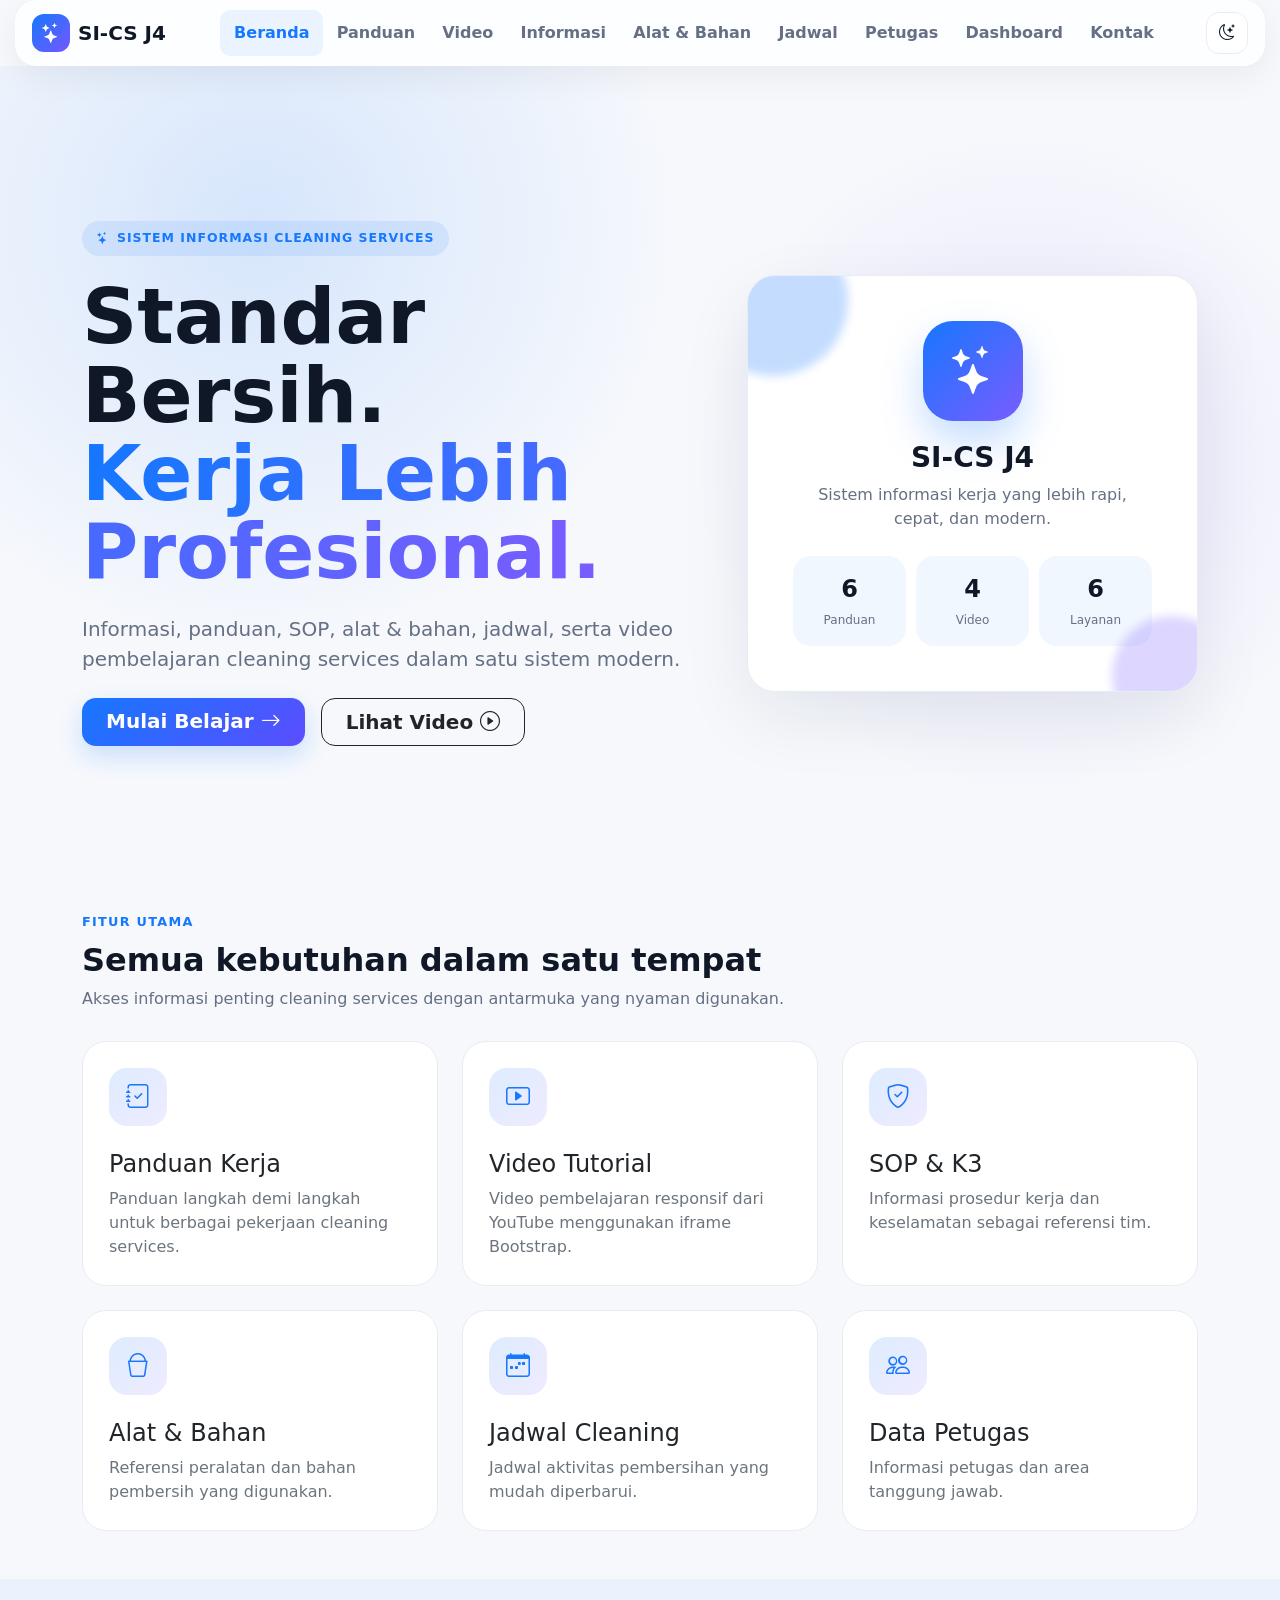
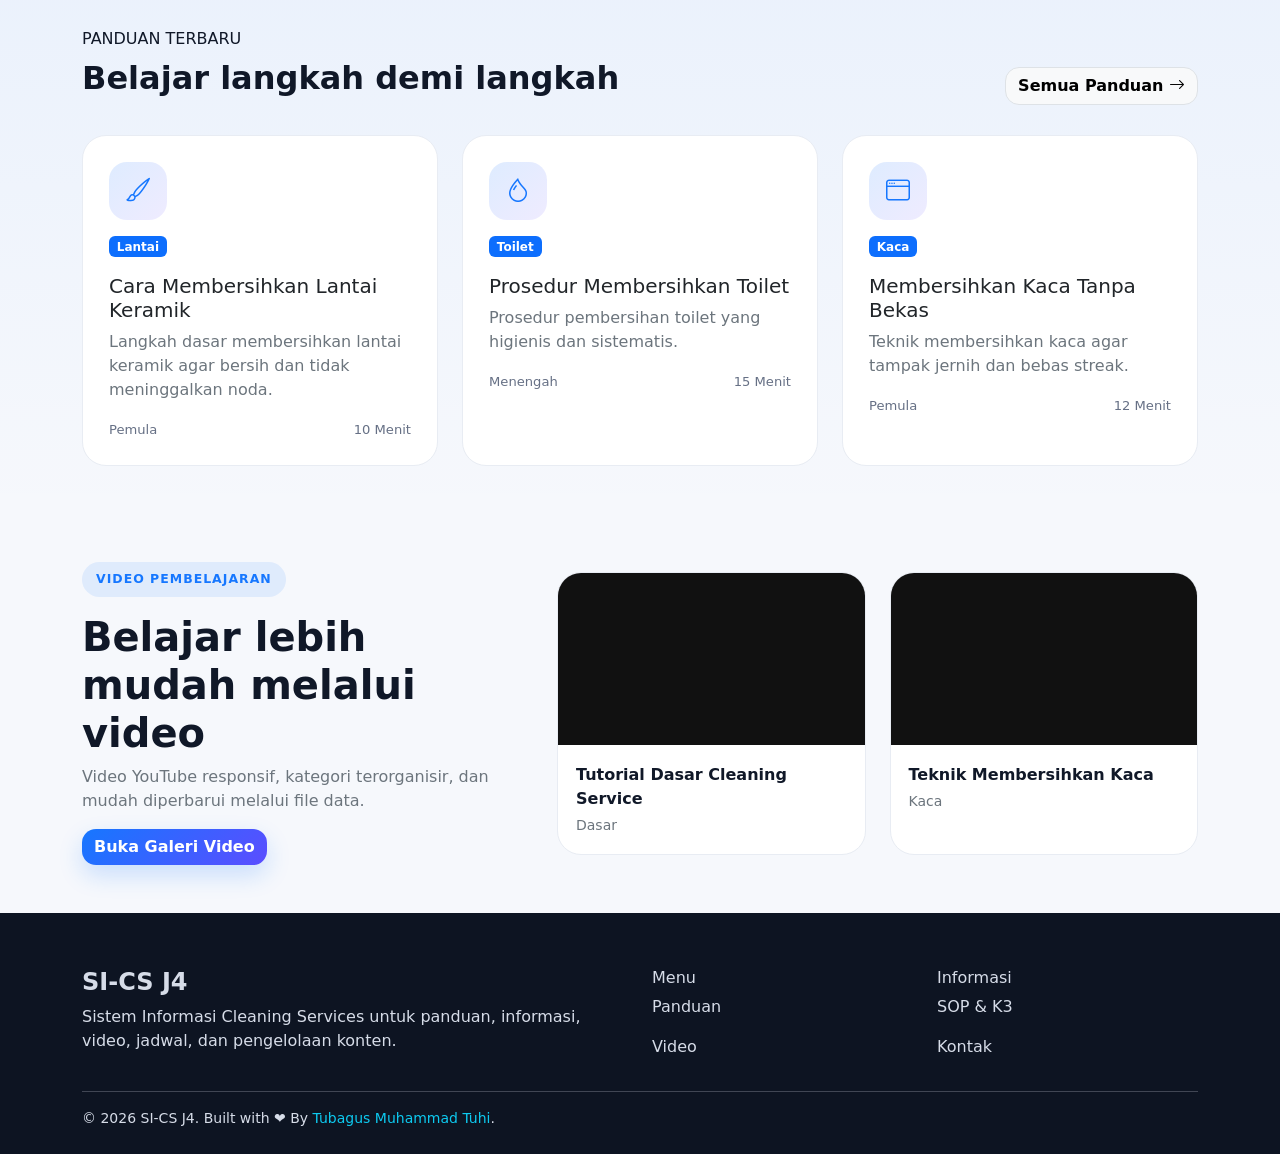
==== commit ed15f6dc: "Tambah Fitur Baru" ====
--- a/index.html
+++ b/index.html
@@ -1,143 +1,140 @@
 <!doctype html>
 <html lang="id">
   <head>
-    <meta charset="UTF-8" />
-    <meta name="viewport" content="width=device-width, initial-scale=1.0" />
+    <meta charset="utf-8" />
+    <meta name="viewport" content="width=device-width,initial-scale=1" />
     <title>SI-CS J4 | Sistem Informasi Cleaning Services</title>
-    <!-- Font Awesome for Icons -->
+    <link
+      href="https://cdn.jsdelivr.net/npm/bootstrap@5.3.8/dist/css/bootstrap.min.css"
+      rel="stylesheet"
+    />
     <link
       rel="stylesheet"
-      href="https://cdnjs.cloudflare.com/ajax/libs/font-awesome/6.4.0/css/all.min.css"
+      href="https://cdn.jsdelivr.net/npm/bootstrap-icons@1.11.3/font/bootstrap-icons.min.css"
     />
-    <!-- Custom CSS -->
-    <link rel="stylesheet" href="style.css" />
+    <link rel="stylesheet" href="assets/css/style.css" />
+    <link rel="stylesheet" href="assets/css/navbar.css" />
+    <link rel="stylesheet" href="assets/css/cards.css" />
+    <link rel="stylesheet" href="assets/css/animations.css" />
+    <link rel="stylesheet" href="assets/css/responsive.css" />
   </head>
   <body>
-    <!-- Navbar -->
-    <nav id="navbar" class="glass-nav">
-      <div class="nav-container">
-        <a href="#" class="logo"> <i class="fas fa-sparkles"></i> SI-CS J4 </a>
-        <ul class="nav-links">
-          <li><a href="#home">Beranda</a></li>
-          <li><a href="#pengumuman">Pengumuman</a></li>
-          <li><a href="#sop">Panduan IKA</a></li>
-          <li><a href="#edukasi">Edukasi</a></li>
-        </ul>
-        <!-- Hamburger menu for mobile -->
-        <div class="menu-toggle"><i class="fas fa-bars"></i></div>
-      </div>
-    </nav>
+    <div id="navbarMount"></div>
+    <main>
+      <section class="hero-section">
+        <div class="container position-relative">
+          <div class="row align-items-center min-vh-75">
+            <div class="col-lg-7 reveal">
+              <span class="eyebrow"
+                ><i class="bi bi-stars"></i> SISTEM INFORMASI CLEANING
+                SERVICES</span
+              >
+              <h1>
+                Standar Bersih.<br /><span>Kerja Lebih Profesional.</span>
+              </h1>
+              <p class="lead">
+                Informasi, panduan, SOP, alat & bahan, jadwal, serta video
+                pembelajaran cleaning services dalam satu sistem modern.
+              </p>
+              <div class="d-flex flex-wrap gap-3 mt-4">
+                <a href="panduan.html" class="btn btn-primary btn-lg px-4"
+                  >Mulai Belajar <i class="bi bi-arrow-right"></i></a
+                ><a href="video.html" class="btn btn-outline-dark btn-lg px-4"
+                  >Lihat Video <i class="bi bi-play-circle"></i
+                ></a>
+              </div>
+            </div>
+            <div class="col-lg-5 reveal delay-1">
+              <div class="hero-panel floating">
+                <div class="hero-orb orb-1"></div>
+                <div class="hero-orb orb-2"></div>
+                <div class="clean-icon"><i class="bi bi-stars"></i></div>
+                <h3>SI-CS J4</h3>
+                <p>
+                  Sistem informasi kerja yang lebih rapi, cepat, dan modern.
+                </p>
+                <div class="mini-grid">
+                  <div>
+                    <strong id="homeGuideCount">0</strong><span>Panduan</span>
+                  </div>
+                  <div>
+                    <strong id="homeVideoCount">0</strong><span>Video</span>
+                  </div>
+                  <div>
+                    <strong id="homeServiceCount">0</strong><span>Layanan</span>
+                  </div>
+                </div>
+              </div>
+            </div>
+          </div>
+        </div>
+      </section>
 
-    <!-- Hero Section -->
-    <header id="home" class="hero-section">
-      <div class="hero-bg-shapes">
-        <div class="shape shape-1"></div>
-        <div class="shape shape-2"></div>
-      </div>
-      <div class="hero-content observe-element">
-        <h1 class="gradient-text">Sistem Informasi Cleaning Services</h1>
-        <p>
-          Pusat informasi panduan kerja, SOP, dan Instruksi Kerja Amalan (IKA)
-          digital untuk seluruh tim operasional kebersihan.
-        </p>
-        <div class="hero-buttons">
-          <a href="#sop" class="btn btn-primary"
-            ><i class="fas fa-book-open"></i> Jelajahi Panduan</a
+      <section class="py-5">
+        <div class="container">
+          <div class="section-heading reveal">
+            <span>FITUR UTAMA</span>
+            <h2>Semua kebutuhan dalam satu tempat</h2>
+            <p>
+              Akses informasi penting cleaning services dengan antarmuka yang
+              nyaman digunakan.
+            </p>
+          </div>
+          <div class="row g-4" id="serviceContainer"></div>
+        </div>
+      </section>
+
+      <section class="py-5 bg-soft">
+        <div class="container">
+          <div
+            class="section-heading d-flex justify-content-between align-items-end flex-wrap gap-3 reveal"
           >
-          <a href="#edukasi" class="btn btn-outline"
-            ><i class="fas fa-play-circle"></i> Tonton Edukasi</a
-          >
+            <div>
+              <span>PANDUAN TERBARU</span>
+              <h2>Belajar langkah demi langkah</h2>
+            </div>
+            <a href="panduan.html" class="btn btn-light border"
+              >Semua Panduan <i class="bi bi-arrow-right"></i
+            ></a>
+          </div>
+          <div class="row g-4" id="latestGuides"></div>
         </div>
-      </div>
-    </header>
+      </section>
 
-    <!-- Pengumuman Section -->
-    <section id="pengumuman" class="container observe-element">
-      <div class="section-header">
-        <h2><i class="fas fa-bullhorn"></i> Pengumuman Terbaru</h2>
-        <p>Update informasi dan instruksi dari manajemen.</p>
-      </div>
-      <div id="announcement-container" class="announcement-wrapper">
-        <!-- Rendered by JS -->
-      </div>
-    </section>
-
-    <!-- SOP & IKA Section -->
-    <section id="sop" class="container bg-light-curve observe-element">
-      <div class="section-header">
-        <h2>
-          <i class="fas fa-clipboard-list"></i> Instruksi Kerja Amalan (IKA)
-        </h2>
-        <p>Pilih kategori untuk melihat standar operasional prosedur.</p>
-      </div>
-      <div class="filter-container" id="category-filters">
-        <!-- Rendered by JS -->
-      </div>
-      <div class="grid-3" id="sop-container">
-        <!-- Rendered by JS -->
-      </div>
-    </section>
-
-    <!-- Video Edukasi Section -->
-    <section id="edukasi" class="container observe-element">
-      <div class="section-header">
-        <h2><i class="fas fa-video"></i> Video Edukasi & Praktik</h2>
-        <p>Tonton demonstrasi langsung untuk standar kebersihan yang tepat.</p>
-      </div>
-      <div class="grid-2" id="video-container">
-        <!-- Rendered by JS -->
-      </div>
-    </section>
-
-    <!-- Footer -->
-    <footer>
-      <div class="footer-content container">
-        <div class="footer-brand">
-          <h3><i class="fas fa-sparkles"></i> SI-CS J4</h3>
-          <p>
-            Sistem Informasi Cleaning Services Terpadu. Mendukung terciptanya
-            lingkungan yang bersih, sehat, dan nyaman.
-          </p>
+      <section class="py-5">
+        <div class="container">
+          <div class="row g-4 align-items-center">
+            <div class="col-lg-5 reveal">
+              <span class="eyebrow">VIDEO PEMBELAJARAN</span>
+              <h2 class="display-6 fw-bold mt-3">
+                Belajar lebih mudah melalui video
+              </h2>
+              <p class="text-secondary">
+                Video YouTube responsif, kategori terorganisir, dan mudah
+                diperbarui melalui file data.
+              </p>
+              <a href="video.html" class="btn btn-primary">Buka Galeri Video</a>
+            </div>
+            <div class="col-lg-7">
+              <div class="row g-4" id="latestVideos"></div>
+            </div>
+          </div>
         </div>
-        <div class="footer-links">
-          <h4>Pusat Bantuan</h4>
-          <!-- Ganti NOMOR_WA dengan nomor Anda, contoh: 6281234567890 (Gunakan 62, tanpa + atau 0) -->
-          <!-- Atau jika menggunakan fitur username WA terbaru, formatnya: https://wa.me/NamaUsername -->
-          <a
-            href="https://wa.me/tubagusmuhammadtuhi?text=Halo%20Admin%20SI-CS%20J4,%20saya%20butuh%20bantuan"
-            target="_blank"
-            rel="noopener noreferrer"
-          >
-            <i class="fab fa-whatsapp"></i> Hubungi Admin
-          </a>
-
-          <!-- Ganti EMAIL_ANDA dengan alamat email Anda -->
-          <a
-            href="mailto:tuhialkhan@gmail.com?subject=Laporan%20Kendala%20SI-CS%20J4"
-            target="_blank"
-            rel="noopener noreferrer"
-          >
-            <i class="fas fa-envelope"></i> Laporkan Kendala
-          </a>
-        </div>
-      </div>
-      <div class="footer-bottom">
-        <p>
-          &copy; 2026 SI-CS J4 Internal System. Made by
-          <a href="https://instagram.com/tubagusmuhammadtuhi" target="_blank"
-            >Tubagus Muhammad Tuhi</a
-          >.
-        </p>
-      </div>
-    </footer>
-
-    <!-- Back to top button -->
+      </section>
+    </main>
+    <div id="footerMount"></div>
     <button id="backToTop" class="back-to-top">
-      <i class="fas fa-arrow-up"></i>
+      <i class="bi bi-arrow-up"></i>
     </button>
-
-    <!-- Scripts -->
-    <script src="data.js"></script>
-    <script src="main.js"></script>
+    <script src="https://cdn.jsdelivr.net/npm/bootstrap@5.3.8/dist/js/bootstrap.bundle.min.js"></script>
+    <script src="assets/js/data/guides-data.js"></script>
+    <script src="assets/js/data/videos-data.js"></script>
+    <script src="assets/js/data/services-data.js"></script>
+    <script src="assets/js/components.js"></script>
+    <script src="assets/js/main.js"></script>
+    <script src="assets/js/navbar.js"></script>
+    <script src="assets/js/theme.js"></script>
+    <script src="assets/js/animations.js"></script>
+    <script src="assets/js/pages/home.js"></script>
   </body>
 </html>
--- a/assets/css/style.css
+++ b/assets/css/style.css
@@ -0,0 +1 @@
+:root{--primary:#1677ff;--primary2:#0b5ed7;--dark:#101828;--muted:#667085;--bg:#f6f8fc;--card:#fff;--border:#e8ecf3}*{box-sizing:border-box}html{scroll-behavior:smooth}body{font-family:Inter,system-ui,-apple-system,"Segoe UI",sans-serif;background:var(--bg);color:var(--dark)}body.dark-mode{--bg:#0f172a;--card:#172033;--dark:#f5f7fb;--muted:#a8b3c7;--border:#29364d}.bg-soft{background:linear-gradient(180deg,rgba(22,119,255,.05),transparent)}.min-vh-75{min-height:75vh}.hero-section{padding:80px 0 40px;overflow:hidden;background:radial-gradient(circle at 20% 20%,rgba(22,119,255,.14),transparent 35%),radial-gradient(circle at 80% 50%,rgba(115,82,255,.12),transparent 30%)}.eyebrow{display:inline-flex;gap:8px;align-items:center;padding:8px 14px;border-radius:999px;background:rgba(22,119,255,.1);color:var(--primary);font-size:.78rem;font-weight:800;letter-spacing:.08em}.hero-section h1{font-size:clamp(2.7rem,6vw,5.5rem);font-weight:900;line-height:1.02;margin:22px 0}.hero-section h1 span{background:linear-gradient(90deg,var(--primary),#7a5cff);-webkit-background-clip:text;background-clip:text;color:transparent}.lead{color:var(--muted);max-width:650px}.btn{border-radius:14px;font-weight:700;transition:.25s}.btn-primary{background:linear-gradient(135deg,var(--primary),#5b4dff);border:0;box-shadow:0 10px 24px rgba(22,119,255,.2)}.btn:hover{transform:translateY(-2px)}.hero-panel,.content-card,.filter-panel,.schedule-card{background:var(--card);border:1px solid var(--border);border-radius:28px;box-shadow:0 25px 70px rgba(16,24,40,.08)}.hero-panel{padding:45px;text-align:center;position:relative;overflow:hidden}.clean-icon{width:100px;height:100px;margin:auto;border-radius:30px;display:grid;place-items:center;font-size:3rem;color:#fff;background:linear-gradient(135deg,var(--primary),#7a5cff);box-shadow:0 20px 40px rgba(22,119,255,.25)}.hero-panel h3{margin-top:20px;font-weight:900}.hero-panel p{color:var(--muted)}.mini-grid{display:grid;grid-template-columns:repeat(3,1fr);gap:10px;margin-top:25px}.mini-grid div{padding:15px 5px;background:rgba(22,119,255,.06);border-radius:18px}.mini-grid strong{display:block;font-size:1.5rem}.mini-grid span{font-size:.75rem;color:var(--muted)}.section-heading{margin-bottom:30px}.section-heading>span{color:var(--primary);font-weight:800;font-size:.8rem;letter-spacing:.1em}.section-heading h2{font-weight:900;margin:8px 0}.section-heading p{color:var(--muted)}.page-header{padding:145px 0 65px;background:linear-gradient(135deg,#101828,#1b3a67);color:#fff}.page-header h1{font-size:clamp(2.3rem,5vw,4rem);font-weight:900;margin:15px 0 8px}.page-header p{color:#cbd5e1}.search-box .input-group-text,.search-box .form-control{background:var(--card);border-color:var(--border);padding:14px}.search-box{max-width:650px}.filter-chips{display:flex;gap:10px;flex-wrap:wrap}.filter-chip{border:1px solid var(--border);background:var(--card);color:var(--dark);padding:8px 15px;border-radius:999px;font-weight:700}.filter-chip.active,.filter-chip:hover{background:var(--primary);color:#fff;border-color:var(--primary)}.empty-state{text-align:center;padding:60px;color:var(--muted)}.empty-state i{font-size:3rem}.back-to-top{position:fixed;right:22px;bottom:22px;width:48px;height:48px;border:0;border-radius:16px;background:var(--primary);color:#fff;z-index:999;display:none;box-shadow:0 15px 35px rgba(22,119,255,.35)}.back-to-top.show{display:block}.site-footer{background:#0d1422;color:#d6dce8;padding:55px 0 25px}.site-footer a{color:#d6dce8;text-decoration:none}.orb-1,.orb-2{position:absolute;border-radius:50%;filter:blur(5px);opacity:.25}.orb-1{width:150px;height:150px;background:#1677ff;top:-50px;left:-50px}.orb-2{width:120px;height:120px;background:#7a5cff;bottom:-45px;right:-35px}.form-control{border-radius:12px;padding:12px;border-color:var(--border);background:var(--card);color:var(--dark)}
--- a/assets/css/navbar.css
+++ b/assets/css/navbar.css
@@ -0,0 +1 @@
+.navbar-wrap{position:sticky;top:12px;z-index:1050;padding:0 12px}.custom-navbar{max-width:1250px;margin:auto;background:rgba(255,255,255,.78);backdrop-filter:blur(18px);border:1px solid rgba(255,255,255,.65);border-radius:22px;box-shadow:0 10px 35px rgba(16,24,40,.06);transition:.35s}.dark-mode .custom-navbar{background:rgba(23,32,51,.8);border-color:#29364d}.custom-navbar.scrolled{box-shadow:0 18px 45px rgba(16,24,40,.15);transform:translateY(-2px)}.navbar-brand{font-weight:900;color:var(--dark)!important}.brand-icon{width:38px;height:38px;display:inline-grid;place-items:center;border-radius:12px;background:linear-gradient(135deg,var(--primary),#7657ff);color:#fff;margin-right:8px}.nav-link{color:var(--muted)!important;font-weight:700;padding:.7rem .85rem!important;border-radius:10px}.nav-link:hover,.nav-link.active{color:var(--primary)!important;background:rgba(22,119,255,.08)}.theme-btn{border:1px solid var(--border);background:var(--card);color:var(--dark);width:42px;height:42px;border-radius:13px}
--- a/assets/css/cards.css
+++ b/assets/css/cards.css
@@ -0,0 +1 @@
+.feature-card,.guide-card,.video-card,.staff-card,.equipment-card,.stat-card,.info-card{height:100%;background:var(--card);border:1px solid var(--border);border-radius:24px;overflow:hidden;transition:transform .35s,box-shadow .35s,border-color .35s;position:relative}.feature-card:hover,.guide-card:hover,.video-card:hover,.staff-card:hover,.equipment-card:hover,.stat-card:hover,.info-card:hover{transform:translateY(-9px);box-shadow:0 24px 55px rgba(16,24,40,.13);border-color:rgba(22,119,255,.35)}.feature-card:before,.guide-card:before,.info-card:before{content:"";position:absolute;top:0;left:-110%;width:65%;height:100%;background:linear-gradient(90deg,transparent,rgba(255,255,255,.35),transparent);transform:skewX(-20deg);transition:.65s}.feature-card:hover:before,.guide-card:hover:before,.info-card:hover:before{left:150%}.feature-card .card-body,.guide-card .card-body,.info-card .card-body{padding:26px}.card-icon,.guide-icon,.equipment-icon,.staff-avatar{width:58px;height:58px;display:grid;place-items:center;border-radius:18px;font-size:1.5rem;background:linear-gradient(135deg,rgba(22,119,255,.14),rgba(122,92,255,.12));color:var(--primary);transition:.35s}.feature-card:hover .card-icon,.guide-card:hover .guide-icon{transform:rotate(-8deg) scale(1.1)}.guide-meta{display:flex;justify-content:space-between;gap:10px;color:var(--muted);font-size:.82rem;margin-top:18px}.video-card iframe{border:0}.video-card .ratio{overflow:hidden;background:#111}.video-info{padding:18px}.staff-avatar{width:70px;height:70px;border-radius:50%;font-size:1.8rem;margin-bottom:15px}.staff-card{padding:25px;text-align:center}.equipment-card{padding:25px}.stat-card{padding:26px}.stat-card .stat-icon{font-size:1.8rem;color:var(--primary)}.stat-number{font-size:2.4rem;font-weight:900;margin-top:14px}.schedule-card{overflow:hidden}.table{--bs-table-bg:var(--card);--bs-table-color:var(--dark);--bs-table-border-color:var(--border)}
--- a/assets/css/animations.css
+++ b/assets/css/animations.css
@@ -0,0 +1 @@
+.reveal{opacity:0;transform:translateY(25px);transition:opacity .65s ease,transform .65s ease}.reveal.visible{opacity:1;transform:none}.delay-1{transition-delay:.15s}.floating{animation:float 5s ease-in-out infinite}@keyframes float{50%{transform:translateY(-10px)}}
--- a/assets/css/responsive.css
+++ b/assets/css/responsive.css
@@ -0,0 +1 @@
+@media(max-width:991px){.hero-section{padding-top:45px}.hero-panel{margin-top:20px}.navbar-collapse{padding-top:12px}.page-header{padding-top:125px}}@media(max-width:576px){.hero-panel{padding:30px 20px}.mini-grid{gap:7px}.hero-section h1{font-size:2.8rem}.page-header{padding-bottom:45px}}
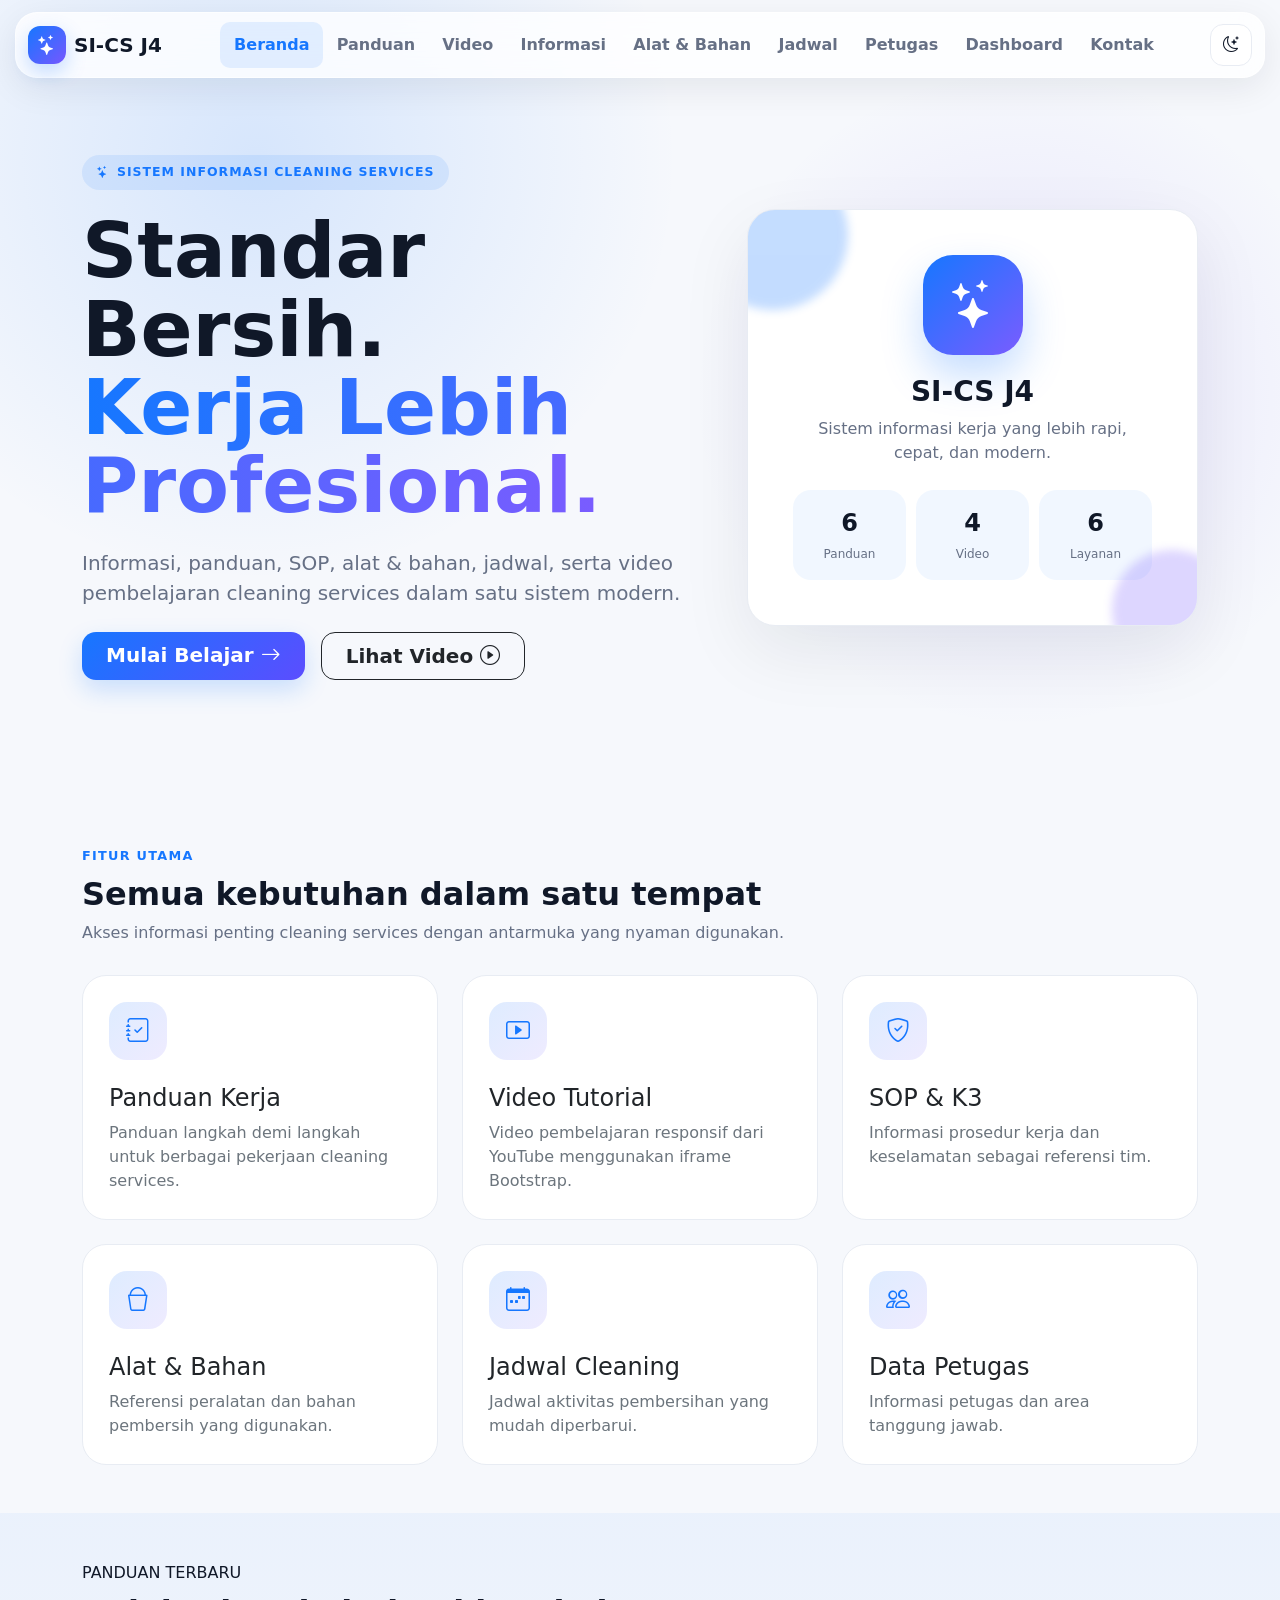
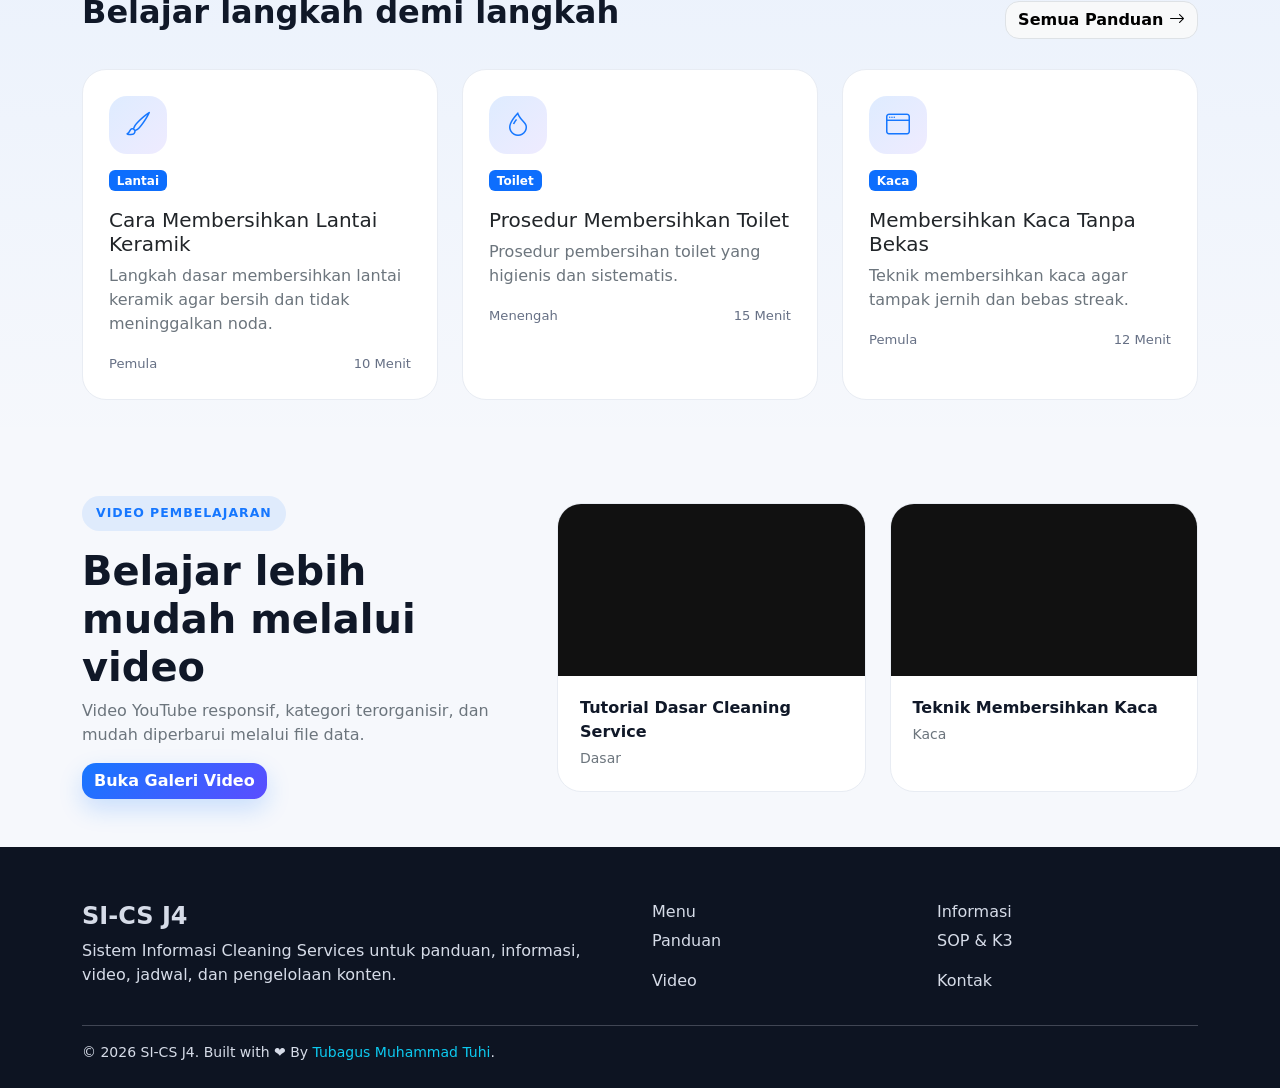
==== commit a81dd7b8: "aktifkan dark mode typography card pada halaman beranda" ====
--- a/index.html
+++ b/index.html
@@ -4,17 +4,12 @@
     <meta charset="utf-8" />
     <meta name="viewport" content="width=device-width,initial-scale=1" />
     <title>SI-CS J4 | Sistem Informasi Cleaning Services</title>
-    <link
-      href="https://cdn.jsdelivr.net/npm/bootstrap@5.3.8/dist/css/bootstrap.min.css"
-      rel="stylesheet"
-    />
-    <link
-      rel="stylesheet"
-      href="https://cdn.jsdelivr.net/npm/bootstrap-icons@1.11.3/font/bootstrap-icons.min.css"
-    />
+    <link href="https://cdn.jsdelivr.net/npm/bootstrap@5.3.8/dist/css/bootstrap.min.css" rel="stylesheet" />
+    <link rel="stylesheet" href="https://cdn.jsdelivr.net/npm/bootstrap-icons@1.11.3/font/bootstrap-icons.min.css" />
     <link rel="stylesheet" href="assets/css/style.css" />
     <link rel="stylesheet" href="assets/css/navbar.css" />
     <link rel="stylesheet" href="assets/css/cards.css" />
+    <link rel="stylesheet" href="assets/css/darkmode-global.css" />
     <link rel="stylesheet" href="assets/css/animations.css" />
     <link rel="stylesheet" href="assets/css/responsive.css" />
   </head>
@@ -25,116 +20,38 @@
         <div class="container position-relative">
           <div class="row align-items-center min-vh-75">
             <div class="col-lg-7 reveal">
-              <span class="eyebrow"
-                ><i class="bi bi-stars"></i> SISTEM INFORMASI CLEANING
-                SERVICES</span
-              >
-              <h1>
-                Standar Bersih.<br /><span>Kerja Lebih Profesional.</span>
-              </h1>
-              <p class="lead">
-                Informasi, panduan, SOP, alat & bahan, jadwal, serta video
-                pembelajaran cleaning services dalam satu sistem modern.
-              </p>
+              <span class="eyebrow"><i class="bi bi-stars"></i> SISTEM INFORMASI CLEANING SERVICES</span>
+              <h1>Standar Bersih.<br /><span>Kerja Lebih Profesional.</span></h1>
+              <p class="lead">Informasi, panduan, SOP, alat & bahan, jadwal, serta video pembelajaran cleaning services dalam satu sistem modern.</p>
               <div class="d-flex flex-wrap gap-3 mt-4">
-                <a href="panduan.html" class="btn btn-primary btn-lg px-4"
-                  >Mulai Belajar <i class="bi bi-arrow-right"></i></a
-                ><a href="video.html" class="btn btn-outline-dark btn-lg px-4"
-                  >Lihat Video <i class="bi bi-play-circle"></i
-                ></a>
+                <a href="panduan.html" class="btn btn-primary btn-lg px-4">Mulai Belajar <i class="bi bi-arrow-right"></i></a>
+                <a href="video.html" class="btn btn-outline-dark btn-lg px-4">Lihat Video <i class="bi bi-play-circle"></i></a>
               </div>
             </div>
             <div class="col-lg-5 reveal delay-1">
               <div class="hero-panel floating">
-                <div class="hero-orb orb-1"></div>
-                <div class="hero-orb orb-2"></div>
+                <div class="hero-orb orb-1"></div><div class="hero-orb orb-2"></div>
                 <div class="clean-icon"><i class="bi bi-stars"></i></div>
                 <h3>SI-CS J4</h3>
-                <p>
-                  Sistem informasi kerja yang lebih rapi, cepat, dan modern.
-                </p>
+                <p>Sistem informasi kerja yang lebih rapi, cepat, dan modern.</p>
                 <div class="mini-grid">
-                  <div>
-                    <strong id="homeGuideCount">0</strong><span>Panduan</span>
-                  </div>
-                  <div>
-                    <strong id="homeVideoCount">0</strong><span>Video</span>
-                  </div>
-                  <div>
-                    <strong id="homeServiceCount">0</strong><span>Layanan</span>
-                  </div>
+                  <div><strong id="homeGuideCount">0</strong><span>Panduan</span></div>
+                  <div><strong id="homeVideoCount">0</strong><span>Video</span></div>
+                  <div><strong id="homeServiceCount">0</strong><span>Layanan</span></div>
                 </div>
               </div>
             </div>
           </div>
         </div>
       </section>
-
-      <section class="py-5">
-        <div class="container">
-          <div class="section-heading reveal">
-            <span>FITUR UTAMA</span>
-            <h2>Semua kebutuhan dalam satu tempat</h2>
-            <p>
-              Akses informasi penting cleaning services dengan antarmuka yang
-              nyaman digunakan.
-            </p>
-          </div>
-          <div class="row g-4" id="serviceContainer"></div>
-        </div>
-      </section>
-
-      <section class="py-5 bg-soft">
-        <div class="container">
-          <div
-            class="section-heading d-flex justify-content-between align-items-end flex-wrap gap-3 reveal"
-          >
-            <div>
-              <span>PANDUAN TERBARU</span>
-              <h2>Belajar langkah demi langkah</h2>
-            </div>
-            <a href="panduan.html" class="btn btn-light border"
-              >Semua Panduan <i class="bi bi-arrow-right"></i
-            ></a>
-          </div>
-          <div class="row g-4" id="latestGuides"></div>
-        </div>
-      </section>
-
-      <section class="py-5">
-        <div class="container">
-          <div class="row g-4 align-items-center">
-            <div class="col-lg-5 reveal">
-              <span class="eyebrow">VIDEO PEMBELAJARAN</span>
-              <h2 class="display-6 fw-bold mt-3">
-                Belajar lebih mudah melalui video
-              </h2>
-              <p class="text-secondary">
-                Video YouTube responsif, kategori terorganisir, dan mudah
-                diperbarui melalui file data.
-              </p>
-              <a href="video.html" class="btn btn-primary">Buka Galeri Video</a>
-            </div>
-            <div class="col-lg-7">
-              <div class="row g-4" id="latestVideos"></div>
-            </div>
-          </div>
-        </div>
-      </section>
+      <section class="py-5"><div class="container"><div class="section-heading reveal"><span>FITUR UTAMA</span><h2>Semua kebutuhan dalam satu tempat</h2><p>Akses informasi penting cleaning services dengan antarmuka yang nyaman digunakan.</p></div><div class="row g-4" id="serviceContainer"></div></div></section>
+      <section class="py-5 bg-soft"><div class="container"><div class="section-heading d-flex justify-content-between align-items-end flex-wrap gap-3 reveal"><div><span>PANDUAN TERBARU</span><h2>Belajar langkah demi langkah</h2></div><a href="panduan.html" class="btn btn-light border">Semua Panduan <i class="bi bi-arrow-right"></i></a></div><div class="row g-4" id="latestGuides"></div></div></section>
+      <section class="py-5"><div class="container"><div class="row g-4 align-items-center"><div class="col-lg-5 reveal"><span class="eyebrow">VIDEO PEMBELAJARAN</span><h2 class="display-6 fw-bold mt-3">Belajar lebih mudah melalui video</h2><p class="text-secondary">Video YouTube responsif, kategori terorganisir, dan mudah diperbarui melalui file data.</p><a href="video.html" class="btn btn-primary">Buka Galeri Video</a></div><div class="col-lg-7"><div class="row g-4" id="latestVideos"></div></div></div></div></section>
     </main>
     <div id="footerMount"></div>
-    <button id="backToTop" class="back-to-top">
-      <i class="bi bi-arrow-up"></i>
-    </button>
+    <button id="backToTop" class="back-to-top"><i class="bi bi-arrow-up"></i></button>
     <script src="https://cdn.jsdelivr.net/npm/bootstrap@5.3.8/dist/js/bootstrap.bundle.min.js"></script>
-    <script src="assets/js/data/guides-data.js"></script>
-    <script src="assets/js/data/videos-data.js"></script>
-    <script src="assets/js/data/services-data.js"></script>
-    <script src="assets/js/components.js"></script>
-    <script src="assets/js/main.js"></script>
-    <script src="assets/js/navbar.js"></script>
-    <script src="assets/js/theme.js"></script>
-    <script src="assets/js/animations.js"></script>
-    <script src="assets/js/pages/home.js"></script>
+    <script src="assets/js/data/guides-data.js"></script><script src="assets/js/data/videos-data.js"></script><script src="assets/js/data/services-data.js"></script>
+    <script src="assets/js/components.js"></script><script src="assets/js/main.js"></script><script src="assets/js/navbar.js"></script><script src="assets/js/theme.js"></script><script src="assets/js/animations.js"></script><script src="assets/js/pages/home.js"></script>
   </body>
 </html>
--- a/assets/css/style.css
+++ b/assets/css/style.css
@@ -1 +1,878 @@
-:root{--primary:#1677ff;--primary2:#0b5ed7;--dark:#101828;--muted:#667085;--bg:#f6f8fc;--card:#fff;--border:#e8ecf3}*{box-sizing:border-box}html{scroll-behavior:smooth}body{font-family:Inter,system-ui,-apple-system,"Segoe UI",sans-serif;background:var(--bg);color:var(--dark)}body.dark-mode{--bg:#0f172a;--card:#172033;--dark:#f5f7fb;--muted:#a8b3c7;--border:#29364d}.bg-soft{background:linear-gradient(180deg,rgba(22,119,255,.05),transparent)}.min-vh-75{min-height:75vh}.hero-section{padding:80px 0 40px;overflow:hidden;background:radial-gradient(circle at 20% 20%,rgba(22,119,255,.14),transparent 35%),radial-gradient(circle at 80% 50%,rgba(115,82,255,.12),transparent 30%)}.eyebrow{display:inline-flex;gap:8px;align-items:center;padding:8px 14px;border-radius:999px;background:rgba(22,119,255,.1);color:var(--primary);font-size:.78rem;font-weight:800;letter-spacing:.08em}.hero-section h1{font-size:clamp(2.7rem,6vw,5.5rem);font-weight:900;line-height:1.02;margin:22px 0}.hero-section h1 span{background:linear-gradient(90deg,var(--primary),#7a5cff);-webkit-background-clip:text;background-clip:text;color:transparent}.lead{color:var(--muted);max-width:650px}.btn{border-radius:14px;font-weight:700;transition:.25s}.btn-primary{background:linear-gradient(135deg,var(--primary),#5b4dff);border:0;box-shadow:0 10px 24px rgba(22,119,255,.2)}.btn:hover{transform:translateY(-2px)}.hero-panel,.content-card,.filter-panel,.schedule-card{background:var(--card);border:1px solid var(--border);border-radius:28px;box-shadow:0 25px 70px rgba(16,24,40,.08)}.hero-panel{padding:45px;text-align:center;position:relative;overflow:hidden}.clean-icon{width:100px;height:100px;margin:auto;border-radius:30px;display:grid;place-items:center;font-size:3rem;color:#fff;background:linear-gradient(135deg,var(--primary),#7a5cff);box-shadow:0 20px 40px rgba(22,119,255,.25)}.hero-panel h3{margin-top:20px;font-weight:900}.hero-panel p{color:var(--muted)}.mini-grid{display:grid;grid-template-columns:repeat(3,1fr);gap:10px;margin-top:25px}.mini-grid div{padding:15px 5px;background:rgba(22,119,255,.06);border-radius:18px}.mini-grid strong{display:block;font-size:1.5rem}.mini-grid span{font-size:.75rem;color:var(--muted)}.section-heading{margin-bottom:30px}.section-heading>span{color:var(--primary);font-weight:800;font-size:.8rem;letter-spacing:.1em}.section-heading h2{font-weight:900;margin:8px 0}.section-heading p{color:var(--muted)}.page-header{padding:145px 0 65px;background:linear-gradient(135deg,#101828,#1b3a67);color:#fff}.page-header h1{font-size:clamp(2.3rem,5vw,4rem);font-weight:900;margin:15px 0 8px}.page-header p{color:#cbd5e1}.search-box .input-group-text,.search-box .form-control{background:var(--card);border-color:var(--border);padding:14px}.search-box{max-width:650px}.filter-chips{display:flex;gap:10px;flex-wrap:wrap}.filter-chip{border:1px solid var(--border);background:var(--card);color:var(--dark);padding:8px 15px;border-radius:999px;font-weight:700}.filter-chip.active,.filter-chip:hover{background:var(--primary);color:#fff;border-color:var(--primary)}.empty-state{text-align:center;padding:60px;color:var(--muted)}.empty-state i{font-size:3rem}.back-to-top{position:fixed;right:22px;bottom:22px;width:48px;height:48px;border:0;border-radius:16px;background:var(--primary);color:#fff;z-index:999;display:none;box-shadow:0 15px 35px rgba(22,119,255,.35)}.back-to-top.show{display:block}.site-footer{background:#0d1422;color:#d6dce8;padding:55px 0 25px}.site-footer a{color:#d6dce8;text-decoration:none}.orb-1,.orb-2{position:absolute;border-radius:50%;filter:blur(5px);opacity:.25}.orb-1{width:150px;height:150px;background:#1677ff;top:-50px;left:-50px}.orb-2{width:120px;height:120px;background:#7a5cff;bottom:-45px;right:-35px}.form-control{border-radius:12px;padding:12px;border-color:var(--border);background:var(--card);color:var(--dark)}+:root {
+  --primary: #1677ff;
+  --primary2: #0b5ed7;
+  --dark: #101828;
+  --muted: #667085;
+  --bg: #f6f8fc;
+  --card: #fff;
+  --border: #e8ecf3;
+}
+* {
+  box-sizing: border-box;
+}
+html {
+  scroll-behavior: smooth;
+}
+body {
+  font-family:
+    Inter,
+    system-ui,
+    -apple-system,
+    "Segoe UI",
+    sans-serif;
+  background: var(--bg);
+  color: var(--dark);
+}
+body.dark-mode {
+  --bg: #0f172a;
+  --card: #172033;
+  --dark: #f5f7fb;
+  --muted: #a8b3c7;
+  --border: #29364d;
+}
+.bg-soft {
+  background: linear-gradient(180deg, rgba(22, 119, 255, 0.05), transparent);
+}
+.min-vh-75 {
+  min-height: 75vh;
+}
+.hero-section {
+  padding: 80px 0 40px;
+  overflow: hidden;
+  background:
+    radial-gradient(
+      circle at 20% 20%,
+      rgba(22, 119, 255, 0.14),
+      transparent 35%
+    ),
+    radial-gradient(
+      circle at 80% 50%,
+      rgba(115, 82, 255, 0.12),
+      transparent 30%
+    );
+}
+.eyebrow {
+  display: inline-flex;
+  gap: 8px;
+  align-items: center;
+  padding: 8px 14px;
+  border-radius: 999px;
+  background: rgba(22, 119, 255, 0.1);
+  color: var(--primary);
+  font-size: 0.78rem;
+  font-weight: 800;
+  letter-spacing: 0.08em;
+}
+.hero-section h1 {
+  font-size: clamp(2.7rem, 6vw, 5.5rem);
+  font-weight: 900;
+  line-height: 1.02;
+  margin: 22px 0;
+}
+.hero-section h1 span {
+  background: linear-gradient(90deg, var(--primary), #7a5cff);
+  -webkit-background-clip: text;
+  background-clip: text;
+  color: transparent;
+}
+.lead {
+  color: var(--muted);
+  max-width: 650px;
+}
+.btn {
+  border-radius: 14px;
+  font-weight: 700;
+  transition: 0.25s;
+}
+.btn-primary {
+  background: linear-gradient(135deg, var(--primary), #5b4dff);
+  border: 0;
+  box-shadow: 0 10px 24px rgba(22, 119, 255, 0.2);
+}
+.btn:hover {
+  transform: translateY(-2px);
+}
+.hero-panel,
+.content-card,
+.filter-panel,
+.schedule-card {
+  background: var(--card);
+  border: 1px solid var(--border);
+  border-radius: 28px;
+  box-shadow: 0 25px 70px rgba(16, 24, 40, 0.08);
+}
+.hero-panel {
+  padding: 45px;
+  text-align: center;
+  position: relative;
+  overflow: hidden;
+}
+.clean-icon {
+  width: 100px;
+  height: 100px;
+  margin: auto;
+  border-radius: 30px;
+  display: grid;
+  place-items: center;
+  font-size: 3rem;
+  color: #fff;
+  background: linear-gradient(135deg, var(--primary), #7a5cff);
+  box-shadow: 0 20px 40px rgba(22, 119, 255, 0.25);
+}
+.hero-panel h3 {
+  margin-top: 20px;
+  font-weight: 900;
+}
+.hero-panel p {
+  color: var(--muted);
+}
+.mini-grid {
+  display: grid;
+  grid-template-columns: repeat(3, 1fr);
+  gap: 10px;
+  margin-top: 25px;
+}
+.mini-grid div {
+  padding: 15px 5px;
+  background: rgba(22, 119, 255, 0.06);
+  border-radius: 18px;
+}
+.mini-grid strong {
+  display: block;
+  font-size: 1.5rem;
+}
+.mini-grid span {
+  font-size: 0.75rem;
+  color: var(--muted);
+}
+.section-heading {
+  margin-bottom: 30px;
+}
+.section-heading > span {
+  color: var(--primary);
+  font-weight: 800;
+  font-size: 0.8rem;
+  letter-spacing: 0.1em;
+}
+.section-heading h2 {
+  font-weight: 900;
+  margin: 8px 0;
+}
+.section-heading p {
+  color: var(--muted);
+}
+.page-header {
+  padding: 145px 0 65px;
+  background: linear-gradient(135deg, #101828, #1b3a67);
+  color: #fff;
+}
+.page-header h1 {
+  font-size: clamp(2.3rem, 5vw, 4rem);
+  font-weight: 900;
+  margin: 15px 0 8px;
+}
+.page-header p {
+  color: #cbd5e1;
+}
+.search-box .input-group-text,
+.search-box .form-control {
+  background: var(--card);
+  border-color: var(--border);
+  padding: 14px;
+}
+.search-box {
+  max-width: 650px;
+}
+.filter-chips {
+  display: flex;
+  gap: 10px;
+  flex-wrap: wrap;
+}
+.filter-chip {
+  border: 1px solid var(--border);
+  background: var(--card);
+  color: var(--dark);
+  padding: 8px 15px;
+  border-radius: 999px;
+  font-weight: 700;
+}
+.filter-chip.active,
+.filter-chip:hover {
+  background: var(--primary);
+  color: #fff;
+  border-color: var(--primary);
+}
+.empty-state {
+  text-align: center;
+  padding: 60px;
+  color: var(--muted);
+}
+.empty-state i {
+  font-size: 3rem;
+}
+.back-to-top {
+  position: fixed;
+  right: 22px;
+  bottom: 22px;
+  width: 48px;
+  height: 48px;
+  border: 0;
+  border-radius: 16px;
+  background: var(--primary);
+  color: #fff;
+  z-index: 999;
+  display: none;
+  box-shadow: 0 15px 35px rgba(22, 119, 255, 0.35);
+}
+.back-to-top.show {
+  display: block;
+}
+.site-footer {
+  background: #0d1422;
+  color: #d6dce8;
+  padding: 55px 0 25px;
+}
+.site-footer a {
+  color: #d6dce8;
+  text-decoration: none;
+}
+.orb-1,
+.orb-2 {
+  position: absolute;
+  border-radius: 50%;
+  filter: blur(5px);
+  opacity: 0.25;
+}
+.orb-1 {
+  width: 150px;
+  height: 150px;
+  background: #1677ff;
+  top: -50px;
+  left: -50px;
+}
+.orb-2 {
+  width: 120px;
+  height: 120px;
+  background: #7a5cff;
+  bottom: -45px;
+  right: -35px;
+}
+.form-control {
+  border-radius: 12px;
+  padding: 12px;
+  border-color: var(--border);
+  background: var(--card);
+  color: var(--dark);
+}
+
+/* =========================================
+   JADWAL CLEANING - TABLE
+========================================= */
+
+.schedule-card {
+  width: 100%;
+  border-radius: 18px;
+  overflow-x: auto;
+  overflow-y: hidden;
+
+  background: #ffffff;
+  border: 1px solid #dbeafe;
+  box-shadow: 0 8px 25px rgba(30, 64, 175, 0.08);
+
+  -webkit-overflow-scrolling: touch;
+}
+
+/* Tabel tetap memiliki ukuran nyaman */
+.schedule-card table {
+  width: 100%;
+  min-width: 750px;
+  margin-bottom: 0;
+}
+
+/* ================= HEADER ================= */
+
+.schedule-card thead th {
+  background: #2563eb;
+  color: #ffffff;
+
+  padding: 17px 20px;
+
+  font-size: 15px;
+  font-weight: 600;
+  letter-spacing: 0.3px;
+
+  white-space: nowrap;
+  border: none;
+}
+
+/* ================= BODY ================= */
+
+.schedule-card tbody td {
+  padding: 17px 20px;
+  vertical-align: middle;
+
+  border-color: #dbeafe;
+}
+
+/* BARIS GANJIL - BIRU PASTEL */
+.schedule-card tbody tr:nth-child(odd) td {
+  background-color: #eaf4ff;
+}
+
+/* BARIS GENAP - PUTIH */
+.schedule-card tbody tr:nth-child(even) td {
+  background-color: #ffffff;
+}
+
+/* HOVER */
+.schedule-card tbody tr {
+  transition: transform 0.2s ease;
+}
+
+.schedule-card tbody tr:hover td {
+  background-color: #dbeafe;
+}
+
+/* ================= HARI ================= */
+
+.day-name {
+  display: flex;
+  align-items: center;
+  gap: 8px;
+
+  color: #1e3a8a;
+  white-space: nowrap;
+}
+
+.day-name i {
+  font-size: 16px;
+}
+
+/* ================= AREA ================= */
+
+.area-badge {
+  display: inline-flex;
+  align-items: center;
+  gap: 6px;
+
+  padding: 7px 11px;
+
+  background: #dbeafe;
+  color: #1d4ed8;
+
+  border-radius: 20px;
+
+  font-size: 13px;
+  font-weight: 600;
+
+  white-space: nowrap;
+}
+
+/* ================= AKTIVITAS ================= */
+
+.task-text {
+  display: flex;
+  align-items: center;
+  gap: 8px;
+
+  color: #334155;
+}
+
+.task-text i {
+  color: #2563eb;
+  font-size: 17px;
+}
+
+/* ================= WAKTU ================= */
+
+.time-badge {
+  display: inline-flex;
+  align-items: center;
+  gap: 7px;
+
+  color: #475569;
+
+  white-space: nowrap;
+}
+
+/* ================= PETUGAS ================= */
+
+.staff-badge {
+  display: inline-flex;
+  align-items: center;
+  gap: 7px;
+
+  padding: 8px 13px;
+
+  background: #2563eb;
+  color: #ffffff;
+
+  border-radius: 20px;
+
+  font-size: 13px;
+  font-weight: 600;
+
+  white-space: nowrap;
+}
+
+/* ================= SCROLLBAR ================= */
+
+.schedule-card::-webkit-scrollbar {
+  height: 7px;
+}
+
+.schedule-card::-webkit-scrollbar-track {
+  background: #eff6ff;
+}
+
+.schedule-card::-webkit-scrollbar-thumb {
+  background: #93c5fd;
+  border-radius: 10px;
+}
+
+.schedule-card::-webkit-scrollbar-thumb:hover {
+  background: #60a5fa;
+}
+
+/* =========================================
+   RESPONSIVE MOBILE
+========================================= */
+
+@media (max-width: 768px) {
+  .schedule-card {
+    width: 100%;
+    max-width: 100%;
+    border-radius: 14px;
+  }
+
+  .schedule-card table {
+    min-width: 680px;
+  }
+
+  .schedule-card thead th {
+    padding: 14px 16px;
+    font-size: 14px;
+  }
+
+  .schedule-card tbody td {
+    padding: 14px 16px;
+    font-size: 14px;
+  }
+}
+
+@media (max-width: 480px) {
+  .schedule-card table {
+    min-width: 650px;
+  }
+
+  .schedule-card thead th {
+    padding: 12px 14px;
+    font-size: 13px;
+  }
+
+  .schedule-card tbody td {
+    padding: 13px 14px;
+    font-size: 13px;
+  }
+
+  .area-badge,
+  .staff-badge {
+    font-size: 12px;
+  }
+}
+
+/* =========================================
+   PREMIUM GUIDE FILTER PANEL
+========================================= */
+
+.filter-panel {
+  position: relative;
+  overflow: hidden;
+
+  padding: 28px;
+
+  background:
+    radial-gradient(
+      circle at top right,
+      rgba(96, 165, 250, 0.18),
+      transparent 32%
+    ),
+    #ffffff;
+
+  border: 1px solid rgba(147, 197, 253, 0.45);
+  border-radius: 24px;
+
+  box-shadow:
+    0 10px 30px rgba(30, 64, 175, 0.06),
+    0 2px 8px rgba(30, 64, 175, 0.04);
+}
+
+/* Garis dekorasi atas */
+
+.filter-panel::before {
+  content: "";
+  position: absolute;
+
+  top: 0;
+  left: 0;
+
+  width: 100%;
+  height: 4px;
+
+  background: linear-gradient(90deg, #2563eb, #60a5fa, #bfdbfe);
+}
+
+/* =========================================
+   HEADER FILTER
+========================================= */
+
+.filter-header {
+  display: flex;
+  align-items: center;
+  justify-content: space-between;
+  gap: 20px;
+
+  margin-bottom: 22px;
+}
+
+.filter-label {
+  display: inline-flex;
+  align-items: center;
+  gap: 7px;
+
+  margin-bottom: 6px;
+
+  color: #2563eb;
+
+  font-size: 11px;
+  font-weight: 700;
+  letter-spacing: 1.2px;
+}
+
+.filter-label i {
+  font-size: 13px;
+}
+
+.filter-header h4 {
+  margin: 0;
+
+  color: #1e3a5f;
+
+  font-size: 20px;
+  font-weight: 700;
+}
+
+/* Jumlah hasil */
+
+.guide-count {
+  display: inline-flex;
+  align-items: center;
+
+  padding: 8px 13px;
+
+  background: #eff6ff;
+  color: #2563eb;
+
+  border: 1px solid #dbeafe;
+  border-radius: 50px;
+
+  font-size: 12px;
+  font-weight: 700;
+
+  white-space: nowrap;
+}
+
+/* =========================================
+   SEARCH BOX PREMIUM
+========================================= */
+
+.search-box {
+  position: relative;
+
+  display: flex;
+  align-items: center;
+
+  width: 100%;
+  height: 58px;
+
+  background: #f8fbff;
+
+  border: 1px solid #dbeafe;
+  border-radius: 16px;
+
+  transition:
+    border-color 0.25s ease,
+    box-shadow 0.25s ease,
+    background 0.25s ease;
+}
+
+.search-box:focus-within {
+  background: #ffffff;
+
+  border-color: #60a5fa;
+
+  box-shadow:
+    0 0 0 4px rgba(59, 130, 246, 0.1),
+    0 8px 20px rgba(37, 99, 235, 0.08);
+}
+
+/* Icon search */
+
+.search-icon {
+  margin-left: 20px;
+
+  color: #60a5fa;
+
+  font-size: 19px;
+
+  transition:
+    color 0.25s ease,
+    transform 0.25s ease;
+}
+
+.search-box:focus-within .search-icon {
+  color: #2563eb;
+  transform: scale(1.1);
+}
+
+/* Input */
+
+.search-box input {
+  flex: 1;
+
+  width: 100%;
+  height: 100%;
+
+  padding: 0 15px;
+
+  background: transparent;
+
+  border: none;
+  outline: none;
+
+  color: #1e293b;
+
+  font-size: 15px;
+}
+
+.search-box input::placeholder {
+  color: #94a3b8;
+}
+
+/* Hilangkan default X pada beberapa browser */
+
+.search-box input::-webkit-search-cancel-button {
+  display: none;
+}
+
+/* Tombol hapus */
+
+.clear-search {
+  display: flex;
+  align-items: center;
+  justify-content: center;
+
+  width: 34px;
+  height: 34px;
+
+  margin-right: 12px;
+
+  background: transparent;
+
+  color: #94a3b8;
+
+  border: none;
+  border-radius: 10px;
+
+  opacity: 0;
+  pointer-events: none;
+
+  cursor: pointer;
+
+  transition:
+    opacity 0.2s ease,
+    background 0.2s ease,
+    color 0.2s ease;
+}
+
+.search-box.has-value .clear-search {
+  opacity: 1;
+  pointer-events: auto;
+}
+
+.clear-search:hover {
+  background: #eff6ff;
+  color: #2563eb;
+}
+
+/* =========================================
+   DIVIDER
+========================================= */
+
+.filter-divider {
+  height: 1px;
+
+  margin: 24px 0;
+
+  background: linear-gradient(90deg, transparent, #dbeafe, transparent);
+}
+
+/* =========================================
+   FILTER CATEGORY
+========================================= */
+
+.filter-section {
+  display: flex;
+  align-items: center;
+  gap: 18px;
+}
+
+.filter-title {
+  display: inline-flex;
+  align-items: center;
+  gap: 7px;
+
+  color: #64748b;
+
+  font-size: 13px;
+  font-weight: 600;
+
+  white-space: nowrap;
+}
+
+.filter-title i {
+  color: #3b82f6;
+}
+
+/* Container tombol */
+
+.filter-chips {
+  display: flex;
+  flex-wrap: wrap;
+  gap: 10px;
+}
+
+/* =========================================
+   PREMIUM FILTER CHIP
+========================================= */
+
+.filter-chip {
+  position: relative;
+
+  padding: 9px 16px;
+
+  background: #ffffff;
+
+  color: #64748b;
+
+  border: 1px solid #dbeafe;
+  border-radius: 50px;
+
+  font-size: 13px;
+  font-weight: 600;
+
+  cursor: pointer;
+
+  transition:
+    transform 0.2s ease,
+    background 0.2s ease,
+    border-color 0.2s ease,
+    color 0.2s ease,
+    box-shadow 0.2s ease;
+}
+
+.filter-chip:hover {
+  color: #2563eb;
+
+  background: #f0f7ff;
+
+  border-color: #93c5fd;
+
+  transform: translateY(-2px);
+
+  box-shadow: 0 5px 12px rgba(37, 99, 235, 0.1);
+}
+
+/* FILTER AKTIF */
+
+.filter-chip.active {
+  background: linear-gradient(135deg, #2563eb, #3b82f6);
+
+  color: #ffffff;
+
+  border-color: transparent;
+
+  box-shadow: 0 6px 15px rgba(37, 99, 235, 0.25);
+}
+
+.filter-chip.active::before {
+  content: "✓";
+
+  margin-right: 6px;
+
+  font-size: 12px;
+}
+
+/* =========================================
+   RESPONSIVE
+========================================= */
+
+@media (max-width: 768px) {
+  .filter-panel {
+    padding: 22px 18px;
+
+    border-radius: 20px;
+  }
+
+  .filter-header {
+    align-items: flex-start;
+    flex-direction: column;
+
+    gap: 12px;
+  }
+
+  .filter-header h4 {
+    font-size: 18px;
+  }
+
+  .guide-count {
+    align-self: flex-start;
+  }
+
+  .filter-section {
+    align-items: flex-start;
+    flex-direction: column;
+
+    gap: 12px;
+  }
+
+  .search-box {
+    height: 54px;
+  }
+}
+
+@media (max-width: 480px) {
+  .filter-panel {
+    padding: 20px 15px;
+  }
+
+  .filter-chips {
+    gap: 8px;
+  }
+
+  .filter-chip {
+    padding: 8px 13px;
+
+    font-size: 12px;
+  }
+
+  .search-icon {
+    margin-left: 16px;
+  }
+
+  .search-box input {
+    padding: 0 12px;
+
+    font-size: 14px;
+  }
+}
--- a/assets/css/navbar.css
+++ b/assets/css/navbar.css
@@ -1 +1,201 @@
-.navbar-wrap{position:sticky;top:12px;z-index:1050;padding:0 12px}.custom-navbar{max-width:1250px;margin:auto;background:rgba(255,255,255,.78);backdrop-filter:blur(18px);border:1px solid rgba(255,255,255,.65);border-radius:22px;box-shadow:0 10px 35px rgba(16,24,40,.06);transition:.35s}.dark-mode .custom-navbar{background:rgba(23,32,51,.8);border-color:#29364d}.custom-navbar.scrolled{box-shadow:0 18px 45px rgba(16,24,40,.15);transform:translateY(-2px)}.navbar-brand{font-weight:900;color:var(--dark)!important}.brand-icon{width:38px;height:38px;display:inline-grid;place-items:center;border-radius:12px;background:linear-gradient(135deg,var(--primary),#7657ff);color:#fff;margin-right:8px}.nav-link{color:var(--muted)!important;font-weight:700;padding:.7rem .85rem!important;border-radius:10px}.nav-link:hover,.nav-link.active{color:var(--primary)!important;background:rgba(22,119,255,.08)}.theme-btn{border:1px solid var(--border);background:var(--card);color:var(--dark);width:42px;height:42px;border-radius:13px}+/* =========================================================
+   MODERN FIXED GLASS NAVBAR
+   ========================================================= */
+
+.navbar-wrap {
+  position: fixed;
+  top: 12px;
+  left: 0;
+
+  width: 100%;
+
+  z-index: 1050;
+
+  padding: 0 12px;
+
+  pointer-events: none;
+}
+
+/* Navbar tetap bisa diklik */
+
+.custom-navbar {
+  position: relative;
+
+  max-width: 1250px;
+
+  margin: auto;
+
+  padding: 8px 12px !important;
+
+  pointer-events: auto;
+
+  background: rgba(255, 255, 255, 0.78);
+
+  backdrop-filter: blur(18px);
+  -webkit-backdrop-filter: blur(18px);
+
+  border: 1px solid rgba(255, 255, 255, 0.65);
+
+  border-radius: 22px;
+
+  box-shadow: 0 10px 35px rgba(16, 24, 40, 0.08);
+
+  transition:
+    background 0.35s ease,
+    box-shadow 0.35s ease,
+    transform 0.35s ease,
+    border-radius 0.35s ease;
+}
+
+/* =========================================================
+   SCROLL EFFECT
+   ========================================================= */
+
+.custom-navbar.scrolled {
+  background: rgba(255, 255, 255, 0.92);
+
+  box-shadow: 0 18px 45px rgba(16, 24, 40, 0.16);
+
+  transform: translateY(-2px);
+}
+
+/* =========================================================
+   DARK MODE
+   ========================================================= */
+
+.dark-mode .custom-navbar {
+  background: rgba(23, 32, 51, 0.82);
+
+  border-color: rgba(255, 255, 255, 0.08);
+}
+
+.dark-mode .custom-navbar.scrolled {
+  background: rgba(15, 23, 42, 0.96);
+
+  box-shadow: 0 18px 45px rgba(0, 0, 0, 0.3);
+}
+
+/* =========================================================
+   BRAND
+   ========================================================= */
+
+.navbar-brand {
+  display: flex;
+
+  align-items: center;
+
+  font-weight: 900;
+
+  color: var(--dark) !important;
+}
+
+.brand-icon {
+  width: 38px;
+  height: 38px;
+
+  display: inline-grid;
+
+  place-items: center;
+
+  border-radius: 12px;
+
+  background: linear-gradient(135deg, var(--primary), #7657ff);
+
+  color: #ffffff;
+
+  margin-right: 8px;
+
+  box-shadow: 0 8px 20px rgba(22, 119, 255, 0.25);
+}
+
+/* =========================================================
+   NAVIGATION LINK
+   ========================================================= */
+
+.nav-link {
+  color: var(--muted) !important;
+
+  font-weight: 700;
+
+  padding: 0.7rem 0.85rem !important;
+
+  border-radius: 10px;
+
+  transition:
+    background 0.25s ease,
+    color 0.25s ease,
+    transform 0.25s ease;
+}
+
+.nav-link:hover {
+  color: var(--primary) !important;
+
+  background: rgba(22, 119, 255, 0.08);
+
+  transform: translateY(-1px);
+}
+
+.nav-link.active {
+  color: var(--primary) !important;
+
+  background: rgba(22, 119, 255, 0.1);
+}
+
+/* =========================================================
+   THEME BUTTON
+   ========================================================= */
+
+.theme-btn {
+  border: 1px solid var(--border);
+
+  background: var(--card);
+
+  color: var(--dark);
+
+  width: 42px;
+  height: 42px;
+
+  border-radius: 13px;
+
+  transition:
+    transform 0.25s ease,
+    background 0.25s ease;
+}
+
+.theme-btn:hover {
+  transform: rotate(10deg) scale(1.05);
+}
+
+/* =========================================================
+   MOBILE
+   ========================================================= */
+
+@media (max-width: 991px) {
+  .navbar-wrap {
+    top: 8px;
+
+    padding: 0 8px;
+  }
+
+  .custom-navbar {
+    border-radius: 18px;
+  }
+
+  .navbar-collapse {
+    margin-top: 12px;
+
+    padding-top: 12px;
+
+    border-top: 1px solid var(--border);
+  }
+
+  .navbar-nav {
+    gap: 3px;
+  }
+
+  .theme-btn {
+    margin-top: 12px;
+
+    width: 100%;
+  }
+}
--- a/assets/css/cards.css
+++ b/assets/css/cards.css
@@ -1 +1 @@
-.feature-card,.guide-card,.video-card,.staff-card,.equipment-card,.stat-card,.info-card{height:100%;background:var(--card);border:1px solid var(--border);border-radius:24px;overflow:hidden;transition:transform .35s,box-shadow .35s,border-color .35s;position:relative}.feature-card:hover,.guide-card:hover,.video-card:hover,.staff-card:hover,.equipment-card:hover,.stat-card:hover,.info-card:hover{transform:translateY(-9px);box-shadow:0 24px 55px rgba(16,24,40,.13);border-color:rgba(22,119,255,.35)}.feature-card:before,.guide-card:before,.info-card:before{content:"";position:absolute;top:0;left:-110%;width:65%;height:100%;background:linear-gradient(90deg,transparent,rgba(255,255,255,.35),transparent);transform:skewX(-20deg);transition:.65s}.feature-card:hover:before,.guide-card:hover:before,.info-card:hover:before{left:150%}.feature-card .card-body,.guide-card .card-body,.info-card .card-body{padding:26px}.card-icon,.guide-icon,.equipment-icon,.staff-avatar{width:58px;height:58px;display:grid;place-items:center;border-radius:18px;font-size:1.5rem;background:linear-gradient(135deg,rgba(22,119,255,.14),rgba(122,92,255,.12));color:var(--primary);transition:.35s}.feature-card:hover .card-icon,.guide-card:hover .guide-icon{transform:rotate(-8deg) scale(1.1)}.guide-meta{display:flex;justify-content:space-between;gap:10px;color:var(--muted);font-size:.82rem;margin-top:18px}.video-card iframe{border:0}.video-card .ratio{overflow:hidden;background:#111}.video-info{padding:18px}.staff-avatar{width:70px;height:70px;border-radius:50%;font-size:1.8rem;margin-bottom:15px}.staff-card{padding:25px;text-align:center}.equipment-card{padding:25px}.stat-card{padding:26px}.stat-card .stat-icon{font-size:1.8rem;color:var(--primary)}.stat-number{font-size:2.4rem;font-weight:900;margin-top:14px}.schedule-card{overflow:hidden}.table{--bs-table-bg:var(--card);--bs-table-color:var(--dark);--bs-table-border-color:var(--border)}+.feature-card,.guide-card,.video-card,.staff-card,.equipment-card,.stat-card,.info-card{height:100%;background:var(--card);border:1px solid var(--border);border-radius:24px;overflow:hidden;transition:transform .35s,box-shadow .35s,border-color .35s;position:relative}.feature-card:hover,.guide-card:hover,.video-card:hover,.staff-card:hover,.equipment-card:hover,.stat-card:hover,.info-card:hover{transform:translateY(-9px);box-shadow:0 24px 55px rgba(16,24,40,.13);border-color:rgba(22,119,255,.35)}.feature-card:before,.guide-card:before,.info-card:before{content:"";position:absolute;top:0;left:-110%;width:65%;height:100%;background:linear-gradient(90deg,transparent,rgba(255,255,255,.35),transparent);transform:skewX(-20deg);transition:.65s}.feature-card:hover:before,.guide-card:hover:before,.info-card:hover:before{left:150%}.feature-card .card-body,.guide-card .card-body,.info-card .card-body{padding:26px}.card-icon,.guide-icon,.equipment-icon,.staff-avatar{width:58px;height:58px;display:grid;place-items:center;border-radius:18px;font-size:1.5rem;background:linear-gradient(135deg,rgba(22,119,255,.14),rgba(122,92,255,.12));color:var(--primary);transition:.35s}.feature-card:hover .card-icon,.guide-card:hover .guide-icon{transform:rotate(-8deg) scale(1.1)}.guide-meta{display:flex;justify-content:space-between;gap:10px;color:var(--muted);font-size:.82rem;margin-top:18px}.video-card iframe{border:0}.video-card .ratio{overflow:hidden;background:#111}.video-frame{position:relative}.video-play-overlay{position:absolute;inset:0;display:grid;place-items:center;background:linear-gradient(135deg,rgba(15,23,42,.1),rgba(15,23,42,.3));opacity:0;pointer-events:none;transition:opacity .3s ease}.video-play-overlay i{display:grid;place-items:center;width:58px;height:58px;padding-left:3px;background:rgba(37,99,235,.92);color:#fff;border-radius:50%;font-size:2rem;box-shadow:0 10px 30px rgba(37,99,235,.3)}.video-card:hover .video-play-overlay{opacity:1}.video-info{padding:20px 22px 22px}.video-info h5{color:var(--dark);font-weight:700;line-height:1.35}.video-info p{line-height:1.65;font-size:.9rem}.staff-avatar{width:70px;height:70px;border-radius:50%;font-size:1.8rem;margin-bottom:15px}.staff-card{padding:25px;text-align:center}.equipment-card{padding:25px}.stat-card{padding:26px}.stat-card .stat-icon{font-size:1.8rem;color:var(--primary)}.stat-number{font-size:2.4rem;font-weight:900;margin-top:14px}.schedule-card{overflow:hidden}.table{--bs-table-bg:var(--card);--bs-table-color:var(--dark);--bs-table-border-color:var(--border)}
--- a/assets/css/darkmode-global.css
+++ b/assets/css/darkmode-global.css
@@ -0,0 +1,83 @@
+/* =========================================
+   GLOBAL DARK MODE - CARD TYPOGRAPHY
+   Menyamakan warna judul/teks seluruh card
+========================================= */
+
+body.dark-mode .feature-card h1,
+body.dark-mode .feature-card h2,
+body.dark-mode .feature-card h3,
+body.dark-mode .feature-card h4,
+body.dark-mode .feature-card h5,
+body.dark-mode .feature-card h6,
+body.dark-mode .guide-card h1,
+body.dark-mode .guide-card h2,
+body.dark-mode .guide-card h3,
+body.dark-mode .guide-card h4,
+body.dark-mode .guide-card h5,
+body.dark-mode .guide-card h6,
+body.dark-mode .video-card h1,
+body.dark-mode .video-card h2,
+body.dark-mode .video-card h3,
+body.dark-mode .video-card h4,
+body.dark-mode .video-card h5,
+body.dark-mode .video-card h6,
+body.dark-mode .staff-card h1,
+body.dark-mode .staff-card h2,
+body.dark-mode .staff-card h3,
+body.dark-mode .staff-card h4,
+body.dark-mode .staff-card h5,
+body.dark-mode .staff-card h6,
+body.dark-mode .equipment-card h1,
+body.dark-mode .equipment-card h2,
+body.dark-mode .equipment-card h3,
+body.dark-mode .equipment-card h4,
+body.dark-mode .equipment-card h5,
+body.dark-mode .equipment-card h6,
+body.dark-mode .stat-card h1,
+body.dark-mode .stat-card h2,
+body.dark-mode .stat-card h3,
+body.dark-mode .stat-card h4,
+body.dark-mode .stat-card h5,
+body.dark-mode .stat-card h6,
+body.dark-mode .info-card h1,
+body.dark-mode .info-card h2,
+body.dark-mode .info-card h3,
+body.dark-mode .info-card h4,
+body.dark-mode .info-card h5,
+body.dark-mode .info-card h6 {
+  color: var(--dark) !important;
+}
+
+body.dark-mode .feature-card p,
+body.dark-mode .guide-card p,
+body.dark-mode .video-card p,
+body.dark-mode .staff-card p,
+body.dark-mode .equipment-card p,
+body.dark-mode .stat-card p,
+body.dark-mode .info-card p {
+  color: var(--muted) !important;
+}
+
+/* Elemen Bootstrap yang sering memaksa warna gelap */
+body.dark-mode .card-title,
+body.dark-mode .card-text,
+body.dark-mode .text-dark,
+body.dark-mode .text-body {
+  color: var(--dark) !important;
+}
+
+body.dark-mode .text-secondary,
+body.dark-mode .text-muted {
+  color: var(--muted) !important;
+}
+
+/* Link di dalam card */
+body.dark-mode .feature-card a:not(.btn),
+body.dark-mode .guide-card a:not(.btn),
+body.dark-mode .video-card a:not(.btn),
+body.dark-mode .staff-card a:not(.btn),
+body.dark-mode .equipment-card a:not(.btn),
+body.dark-mode .stat-card a:not(.btn),
+body.dark-mode .info-card a:not(.btn) {
+  color: #93c5fd;
+}
--- a/assets/css/responsive.css
+++ b/assets/css/responsive.css
@@ -1 +1,69 @@
-@media(max-width:991px){.hero-section{padding-top:45px}.hero-panel{margin-top:20px}.navbar-collapse{padding-top:12px}.page-header{padding-top:125px}}@media(max-width:576px){.hero-panel{padding:30px 20px}.mini-grid{gap:7px}.hero-section h1{font-size:2.8rem}.page-header{padding-bottom:45px}}+@media (max-width: 991px) {
+  .hero-section {
+    padding-top: 45px;
+  }
+  .hero-panel {
+    margin-top: 20px;
+  }
+  .navbar-collapse {
+    padding-top: 12px;
+  }
+  .page-header {
+    padding-top: 125px;
+  }
+}
+@media (max-width: 576px) {
+  .hero-panel {
+    padding: 30px 20px;
+  }
+  .mini-grid {
+    gap: 7px;
+  }
+  .hero-section h1 {
+    font-size: 2.8rem;
+  }
+  .page-header {
+    padding-bottom: 45px;
+  }
+}
+
+/* =========================================================
+   MOBILE HERO FIX
+   Mencegah konten hero tertutup navbar
+========================================================= */
+
+@media (max-width: 991.98px) {
+  .hero-section {
+    padding-top: 100px !important;
+  }
+
+  .hero-section .min-vh-75 {
+    min-height: calc(75vh - 100px);
+  }
+}
+
+@media (max-width: 576px) {
+  .hero-section {
+    padding-top: 115px !important;
+    padding-bottom: 50px;
+  }
+
+  .hero-section .row {
+    min-height: auto !important;
+  }
+
+  .hero-section h1 {
+    margin-top: 18px;
+    font-size: clamp(2.2rem, 11vw, 3.4rem);
+    line-height: 1.08;
+  }
+
+  .hero-section .lead {
+    font-size: 1rem;
+  }
+
+  .hero-section .eyebrow {
+    font-size: 0.68rem;
+    line-height: 1.4;
+  }
+}
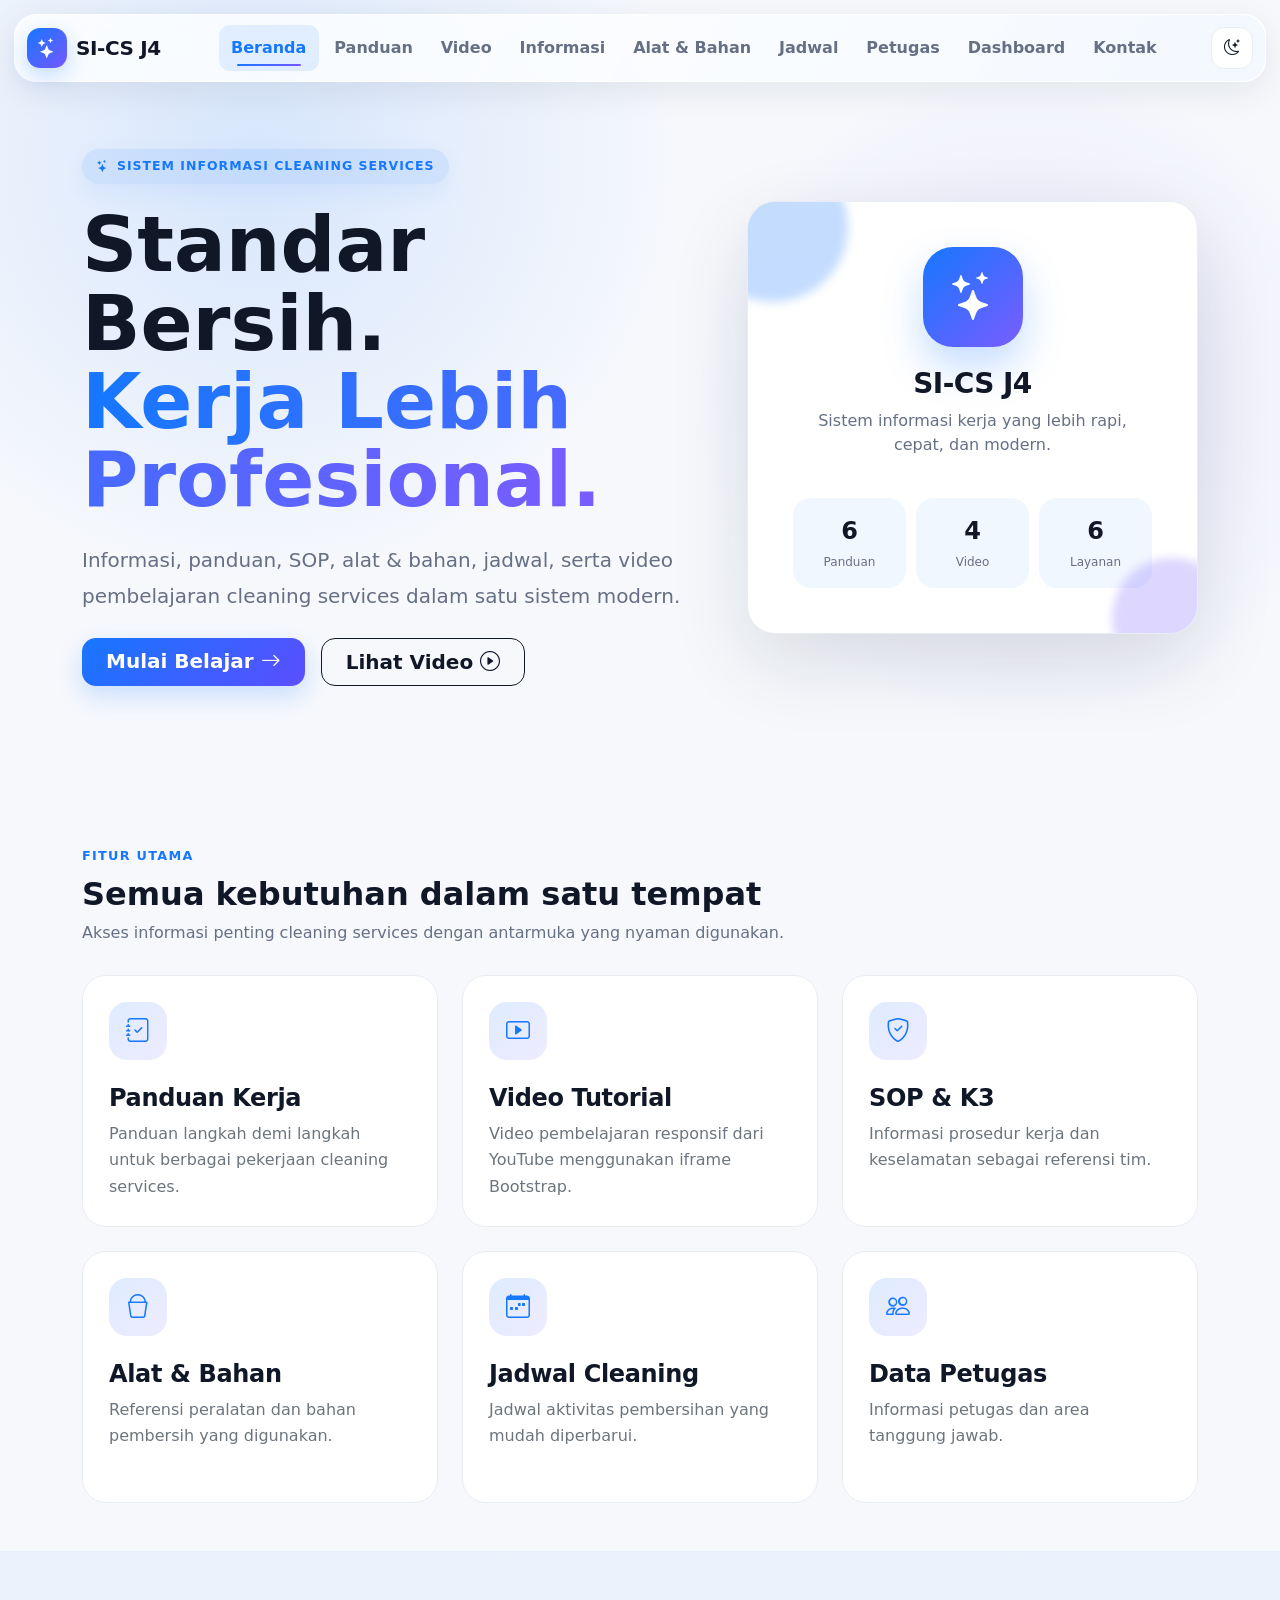
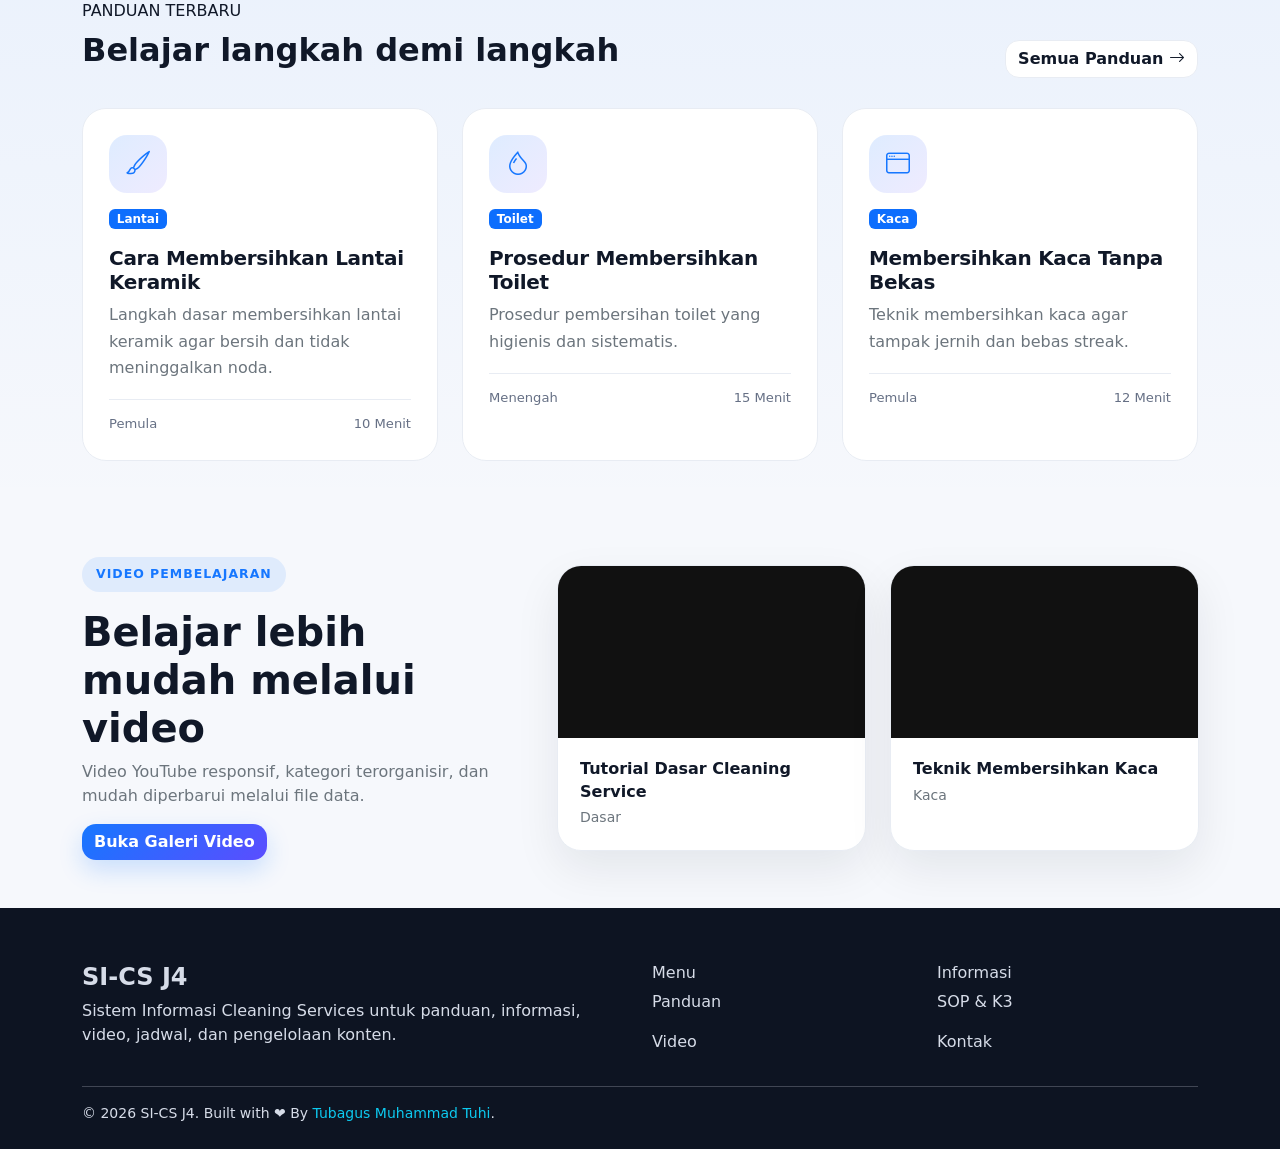
==== commit 92931e0f: "load dashboard polish stylesheet" ====
--- a/index.html
+++ b/index.html
@@ -12,6 +12,7 @@
     <link rel="stylesheet" href="assets/css/darkmode-global.css" />
     <link rel="stylesheet" href="assets/css/animations.css" />
     <link rel="stylesheet" href="assets/css/responsive.css" />
+    <link rel="stylesheet" href="assets/css/dashboard.css" />
   </head>
   <body>
     <div id="navbarMount"></div>
--- a/assets/css/navbar.css
+++ b/assets/css/navbar.css
@@ -1,201 +1,29 @@
 /* =========================================================
-   MODERN FIXED GLASS NAVBAR
-   ========================================================= */
+   SI-CS J4 — PREMIUM GLASS NAVBAR
+========================================================= */
+.navbar-wrap{position:fixed;top:14px;left:0;width:100%;z-index:1050;padding:0 14px;pointer-events:none;transition:top .35s ease}
+.custom-navbar{position:relative;max-width:1280px;margin:auto;padding:8px 12px!important;pointer-events:auto;background:rgba(255,255,255,.78);backdrop-filter:blur(20px) saturate(150%);-webkit-backdrop-filter:blur(20px) saturate(150%);border:1px solid rgba(255,255,255,.72);border-radius:22px;box-shadow:0 10px 35px rgba(16,24,40,.08);transition:background .35s ease,box-shadow .35s ease,transform .35s ease,border-color .35s ease}
+.custom-navbar::after{content:"";position:absolute;inset:0;border-radius:inherit;pointer-events:none;background:linear-gradient(120deg,rgba(255,255,255,.22),transparent 35%,rgba(22,119,255,.06));opacity:.7}.custom-navbar>*{position:relative;z-index:1}
+.custom-navbar.scrolled{background:rgba(255,255,255,.94);box-shadow:0 18px 45px rgba(16,24,40,.15);transform:translateY(-2px);border-color:rgba(22,119,255,.12)}
+body.dark-mode .custom-navbar{background:rgba(15,23,42,.82);border-color:rgba(148,163,184,.16);box-shadow:0 12px 38px rgba(0,0,0,.2)}body.dark-mode .custom-navbar.scrolled{background:rgba(15,23,42,.96);border-color:rgba(96,165,250,.16);box-shadow:0 18px 48px rgba(0,0,0,.38)}
+.navbar-brand{display:flex;align-items:center;gap:9px;font-weight:900;letter-spacing:-.02em;color:var(--dark)!important;transition:transform .25s ease}.navbar-brand:hover{transform:translateY(-1px)}
+.brand-icon{width:40px;height:40px;display:inline-grid;place-items:center;border-radius:13px;background:linear-gradient(135deg,var(--primary),#7657ff);color:#fff;box-shadow:0 8px 22px rgba(22,119,255,.25);transition:transform .3s ease,box-shadow .3s ease}.navbar-brand:hover .brand-icon{transform:rotate(-6deg) scale(1.06);box-shadow:0 11px 27px rgba(22,119,255,.34)}
+.navbar-nav{gap:3px}.nav-link{position:relative;color:var(--muted)!important;font-weight:750;padding:.68rem .78rem!important;border-radius:11px;transition:background .25s ease,color .25s ease,transform .25s ease}.nav-link::after{content:"";position:absolute;left:18px;right:18px;bottom:5px;height:2px;border-radius:99px;background:linear-gradient(90deg,var(--primary),#7657ff);transform:scaleX(0);transform-origin:center;transition:transform .25s ease}.nav-link:hover{color:var(--primary)!important;background:rgba(22,119,255,.07);transform:translateY(-1px)}.nav-link:hover::after,.nav-link.active::after{transform:scaleX(1)}.nav-link.active{color:var(--primary)!important;background:rgba(22,119,255,.1);font-weight:800}body.dark-mode .nav-link{color:#aebbd0!important}body.dark-mode .nav-link:hover{color:#93c5fd!important;background:rgba(96,165,250,.1)}body.dark-mode .nav-link.active{color:#93c5fd!important;background:rgba(96,165,250,.13)}
+.theme-btn{position:relative;display:grid;place-items:center;border:1px solid var(--border);background:var(--card);color:var(--dark);width:42px;height:42px;border-radius:13px;transition:transform .25s ease,background .25s ease,border-color .25s ease,box-shadow .25s ease}.theme-btn:hover{transform:translateY(-2px) rotate(5deg);background:rgba(22,119,255,.08);border-color:rgba(22,119,255,.25);box-shadow:0 8px 20px rgba(22,119,255,.12)}body.dark-mode .theme-btn{background:#172033;border-color:#334155;color:#e2e8f0}body.dark-mode .theme-btn:hover{background:#243554;border-color:#3b82f6}
+.navbar-toggler{width:42px;height:42px;border-radius:13px!important;color:var(--dark);background:rgba(22,119,255,.07);display:grid;place-items:center;transition:background .25s ease,transform .25s ease,box-shadow .25s ease}.navbar-toggler:hover{background:rgba(22,119,255,.13);transform:scale(1.04)}body.dark-mode .navbar-toggler{color:#e2e8f0;background:rgba(96,165,250,.1)}body.dark-mode .navbar-toggler:hover{background:rgba(96,165,250,.17)}
 
-.navbar-wrap {
-  position: fixed;
-  top: 12px;
-  left: 0;
-
-  width: 100%;
-
-  z-index: 1050;
-
-  padding: 0 12px;
-
-  pointer-events: none;
+/* MOBILE MENU ANIMATION */
+@media(max-width:991px){
+ .navbar-wrap{top:8px;padding:0 8px}.custom-navbar{border-radius:19px;padding:8px 10px!important}
+ .navbar-collapse{margin-top:12px;padding:12px 4px 4px;border-top:1px solid var(--border);overflow:hidden}
+ .navbar-collapse.collapsing{height:0!important;transition:height .4s cubic-bezier(.22,1,.36,1)}
+ .navbar-collapse.show{animation:mobileMenuReveal .4s cubic-bezier(.22,1,.36,1) both}
+ .navbar-nav{gap:4px}.navbar-nav .nav-item{opacity:0;transform:translateY(-8px);transition:opacity .28s ease,transform .35s cubic-bezier(.22,1,.36,1)}
+ .navbar-collapse.show .nav-item{opacity:1;transform:translateY(0)}
+ .navbar-collapse.show .nav-item:nth-child(1){transition-delay:.03s}.navbar-collapse.show .nav-item:nth-child(2){transition-delay:.06s}.navbar-collapse.show .nav-item:nth-child(3){transition-delay:.09s}.navbar-collapse.show .nav-item:nth-child(4){transition-delay:.12s}.navbar-collapse.show .nav-item:nth-child(5){transition-delay:.15s}.navbar-collapse.show .nav-item:nth-child(6){transition-delay:.18s}.navbar-collapse.show .nav-item:nth-child(7){transition-delay:.21s}.navbar-collapse.show .nav-item:nth-child(8){transition-delay:.24s}.navbar-collapse.show .nav-item:nth-child(9){transition-delay:.27s}
+ .nav-link{padding:.78rem .9rem!important}.nav-link::after{left:14px;right:auto;width:28px;bottom:6px}.theme-btn{width:100%;margin-top:12px;opacity:0;transform:translateY(-8px)}.navbar-collapse.show .theme-btn{opacity:1;transform:translateY(0);transition:opacity .3s ease .3s,transform .4s cubic-bezier(.22,1,.36,1) .3s}
+ .navbar-toggler i{display:block;transition:transform .3s ease,opacity .2s ease}.navbar-toggler.is-open{background:rgba(22,119,255,.14);box-shadow:0 6px 18px rgba(22,119,255,.12)}.navbar-toggler.is-open i{transform:rotate(90deg) scale(1.08)}
+ .custom-navbar.menu-open{box-shadow:0 22px 55px rgba(16,24,40,.16)}body.dark-mode .custom-navbar.menu-open{box-shadow:0 24px 60px rgba(0,0,0,.42)}
 }
-
-/* Navbar tetap bisa diklik */
-
-.custom-navbar {
-  position: relative;
-
-  max-width: 1250px;
-
-  margin: auto;
-
-  padding: 8px 12px !important;
-
-  pointer-events: auto;
-
-  background: rgba(255, 255, 255, 0.78);
-
-  backdrop-filter: blur(18px);
-  -webkit-backdrop-filter: blur(18px);
-
-  border: 1px solid rgba(255, 255, 255, 0.65);
-
-  border-radius: 22px;
-
-  box-shadow: 0 10px 35px rgba(16, 24, 40, 0.08);
-
-  transition:
-    background 0.35s ease,
-    box-shadow 0.35s ease,
-    transform 0.35s ease,
-    border-radius 0.35s ease;
-}
-
-/* =========================================================
-   SCROLL EFFECT
-   ========================================================= */
-
-.custom-navbar.scrolled {
-  background: rgba(255, 255, 255, 0.92);
-
-  box-shadow: 0 18px 45px rgba(16, 24, 40, 0.16);
-
-  transform: translateY(-2px);
-}
-
-/* =========================================================
-   DARK MODE
-   ========================================================= */
-
-.dark-mode .custom-navbar {
-  background: rgba(23, 32, 51, 0.82);
-
-  border-color: rgba(255, 255, 255, 0.08);
-}
-
-.dark-mode .custom-navbar.scrolled {
-  background: rgba(15, 23, 42, 0.96);
-
-  box-shadow: 0 18px 45px rgba(0, 0, 0, 0.3);
-}
-
-/* =========================================================
-   BRAND
-   ========================================================= */
-
-.navbar-brand {
-  display: flex;
-
-  align-items: center;
-
-  font-weight: 900;
-
-  color: var(--dark) !important;
-}
-
-.brand-icon {
-  width: 38px;
-  height: 38px;
-
-  display: inline-grid;
-
-  place-items: center;
-
-  border-radius: 12px;
-
-  background: linear-gradient(135deg, var(--primary), #7657ff);
-
-  color: #ffffff;
-
-  margin-right: 8px;
-
-  box-shadow: 0 8px 20px rgba(22, 119, 255, 0.25);
-}
-
-/* =========================================================
-   NAVIGATION LINK
-   ========================================================= */
-
-.nav-link {
-  color: var(--muted) !important;
-
-  font-weight: 700;
-
-  padding: 0.7rem 0.85rem !important;
-
-  border-radius: 10px;
-
-  transition:
-    background 0.25s ease,
-    color 0.25s ease,
-    transform 0.25s ease;
-}
-
-.nav-link:hover {
-  color: var(--primary) !important;
-
-  background: rgba(22, 119, 255, 0.08);
-
-  transform: translateY(-1px);
-}
-
-.nav-link.active {
-  color: var(--primary) !important;
-
-  background: rgba(22, 119, 255, 0.1);
-}
-
-/* =========================================================
-   THEME BUTTON
-   ========================================================= */
-
-.theme-btn {
-  border: 1px solid var(--border);
-
-  background: var(--card);
-
-  color: var(--dark);
-
-  width: 42px;
-  height: 42px;
-
-  border-radius: 13px;
-
-  transition:
-    transform 0.25s ease,
-    background 0.25s ease;
-}
-
-.theme-btn:hover {
-  transform: rotate(10deg) scale(1.05);
-}
-
-/* =========================================================
-   MOBILE
-   ========================================================= */
-
-@media (max-width: 991px) {
-  .navbar-wrap {
-    top: 8px;
-
-    padding: 0 8px;
-  }
-
-  .custom-navbar {
-    border-radius: 18px;
-  }
-
-  .navbar-collapse {
-    margin-top: 12px;
-
-    padding-top: 12px;
-
-    border-top: 1px solid var(--border);
-  }
-
-  .navbar-nav {
-    gap: 3px;
-  }
-
-  .theme-btn {
-    margin-top: 12px;
-
-    width: 100%;
-  }
-}
+@keyframes mobileMenuReveal{from{opacity:0;transform:translateY(-6px)}to{opacity:1;transform:translateY(0)}}
+@media(max-width:575px){.navbar-wrap{top:6px;padding:0 6px}.custom-navbar{border-radius:17px}.brand-icon{width:38px;height:38px}.navbar-brand{font-size:.95rem}}
--- a/assets/css/cards.css
+++ b/assets/css/cards.css
@@ -1 +1,24 @@
-.feature-card,.guide-card,.video-card,.staff-card,.equipment-card,.stat-card,.info-card{height:100%;background:var(--card);border:1px solid var(--border);border-radius:24px;overflow:hidden;transition:transform .35s,box-shadow .35s,border-color .35s;position:relative}.feature-card:hover,.guide-card:hover,.video-card:hover,.staff-card:hover,.equipment-card:hover,.stat-card:hover,.info-card:hover{transform:translateY(-9px);box-shadow:0 24px 55px rgba(16,24,40,.13);border-color:rgba(22,119,255,.35)}.feature-card:before,.guide-card:before,.info-card:before{content:"";position:absolute;top:0;left:-110%;width:65%;height:100%;background:linear-gradient(90deg,transparent,rgba(255,255,255,.35),transparent);transform:skewX(-20deg);transition:.65s}.feature-card:hover:before,.guide-card:hover:before,.info-card:hover:before{left:150%}.feature-card .card-body,.guide-card .card-body,.info-card .card-body{padding:26px}.card-icon,.guide-icon,.equipment-icon,.staff-avatar{width:58px;height:58px;display:grid;place-items:center;border-radius:18px;font-size:1.5rem;background:linear-gradient(135deg,rgba(22,119,255,.14),rgba(122,92,255,.12));color:var(--primary);transition:.35s}.feature-card:hover .card-icon,.guide-card:hover .guide-icon{transform:rotate(-8deg) scale(1.1)}.guide-meta{display:flex;justify-content:space-between;gap:10px;color:var(--muted);font-size:.82rem;margin-top:18px}.video-card iframe{border:0}.video-card .ratio{overflow:hidden;background:#111}.video-frame{position:relative}.video-play-overlay{position:absolute;inset:0;display:grid;place-items:center;background:linear-gradient(135deg,rgba(15,23,42,.1),rgba(15,23,42,.3));opacity:0;pointer-events:none;transition:opacity .3s ease}.video-play-overlay i{display:grid;place-items:center;width:58px;height:58px;padding-left:3px;background:rgba(37,99,235,.92);color:#fff;border-radius:50%;font-size:2rem;box-shadow:0 10px 30px rgba(37,99,235,.3)}.video-card:hover .video-play-overlay{opacity:1}.video-info{padding:20px 22px 22px}.video-info h5{color:var(--dark);font-weight:700;line-height:1.35}.video-info p{line-height:1.65;font-size:.9rem}.staff-avatar{width:70px;height:70px;border-radius:50%;font-size:1.8rem;margin-bottom:15px}.staff-card{padding:25px;text-align:center}.equipment-card{padding:25px}.stat-card{padding:26px}.stat-card .stat-icon{font-size:1.8rem;color:var(--primary)}.stat-number{font-size:2.4rem;font-weight:900;margin-top:14px}.schedule-card{overflow:hidden}.table{--bs-table-bg:var(--card);--bs-table-color:var(--dark);--bs-table-border-color:var(--border)}+.feature-card,.guide-card,.video-card,.staff-card,.equipment-card,.stat-card,.info-card{height:100%;background:var(--card);border:1px solid var(--border);border-radius:24px;overflow:hidden;transition:transform .35s cubic-bezier(.22,1,.36,1),box-shadow .35s ease,border-color .35s ease;position:relative;will-change:transform}.feature-card:hover,.guide-card:hover,.video-card:hover,.staff-card:hover,.equipment-card:hover,.stat-card:hover,.info-card:hover{transform:translateY(-9px);box-shadow:0 24px 55px rgba(16,24,40,.13);border-color:rgba(22,119,255,.35)}.feature-card:active,.guide-card:active,.video-card:active,.staff-card:active,.equipment-card:active,.stat-card:active,.info-card:active{transform:translateY(-5px) scale(.992);transition-duration:.12s}.feature-card:before,.guide-card:before,.info-card:before{content:"";position:absolute;top:0;left:-110%;width:65%;height:100%;background:linear-gradient(90deg,transparent,rgba(255,255,255,.35),transparent);transform:skewX(-20deg);transition:.65s}.feature-card:hover:before,.guide-card:hover:before,.info-card:hover:before{left:150%}.feature-card .card-body,.guide-card .card-body,.info-card .card-body{padding:26px}.card-icon,.guide-icon,.equipment-icon,.staff-avatar{width:58px;height:58px;display:grid;place-items:center;border-radius:18px;font-size:1.5rem;background:linear-gradient(135deg,rgba(22,119,255,.14),rgba(122,92,255,.12));color:var(--primary);transition:transform .35s cubic-bezier(.22,1,.36,1),box-shadow .35s ease}.feature-card:hover .card-icon,.guide-card:hover .guide-icon{transform:rotate(-8deg) scale(1.1);box-shadow:0 10px 24px rgba(22,119,255,.14)}.guide-meta{display:flex;justify-content:space-between;gap:10px;color:var(--muted);font-size:.82rem;margin-top:18px}.video-card iframe{border:0}.video-card .ratio{overflow:hidden;background:#111}.video-frame{position:relative}.video-play-overlay{position:absolute;inset:0;display:grid;place-items:center;background:linear-gradient(135deg,rgba(15,23,42,.1),rgba(15,23,42,.3));opacity:0;pointer-events:none;transition:opacity .3s ease}.video-play-overlay i{display:grid;place-items:center;width:58px;height:58px;padding-left:3px;background:rgba(37,99,235,.92);color:#fff;border-radius:50%;font-size:2rem;box-shadow:0 10px 30px rgba(37,99,235,.3);transition:transform .3s cubic-bezier(.22,1,.36,1),box-shadow .3s ease}.video-card:hover .video-play-overlay{opacity:1}.video-card:hover .video-play-overlay i{transform:scale(1.08);box-shadow:0 14px 36px rgba(37,99,235,.38)}.video-info{padding:20px 22px 22px}.video-info h5{color:var(--dark);font-weight:700;line-height:1.35}.video-info p{line-height:1.65;font-size:.9rem}.staff-avatar{width:70px;height:70px;border-radius:50%;font-size:1.8rem;margin-bottom:15px}.staff-card{padding:25px;text-align:center}.equipment-card{padding:25px}.stat-card{padding:26px}.stat-card .stat-icon{font-size:1.8rem;color:var(--primary);transition:transform .3s ease}.stat-card:hover .stat-icon{transform:translateY(-3px) scale(1.08)}.stat-number{font-size:2.4rem;font-weight:900;margin-top:14px}.schedule-card{overflow:hidden}.table{--bs-table-bg:var(--card);--bs-table-color:var(--dark);--bs-table-border-color:var(--border)}
+
+/* GLOBAL BUTTON MICRO-INTERACTIONS */
+.btn{position:relative;overflow:hidden;transform:translateZ(0);transition:transform .22s cubic-bezier(.22,1,.36,1),box-shadow .25s ease,background-color .25s ease,border-color .25s ease}.btn:hover{transform:translateY(-2px)}.btn:active{transform:translateY(0) scale(.97);transition-duration:.08s}.btn:focus-visible{outline:0;box-shadow:0 0 0 4px rgba(22,119,255,.18)}.btn::after{content:"";position:absolute;top:-80%;left:-55%;width:35%;height:260%;background:linear-gradient(90deg,transparent,rgba(255,255,255,.28),transparent);transform:rotate(20deg) translateX(-220%);transition:transform .65s ease;pointer-events:none}.btn:hover::after{transform:rotate(20deg) translateX(520%)}.btn i{transition:transform .25s cubic-bezier(.22,1,.36,1)}.btn:hover i{transform:translateX(2px)}
+body.dark-mode .btn:focus-visible{box-shadow:0 0 0 4px rgba(96,165,250,.2)}
+
+/* =========================================
+   ALAT & BAHAN — POLISHING
+========================================= */
+.equipment-card{display:flex;flex-direction:column;align-items:flex-start;min-height:205px;padding:28px}.equipment-card .equipment-icon{flex:0 0 auto}.equipment-card h4{color:var(--dark);font-size:1.08rem;font-weight:800;line-height:1.3;margin-bottom:8px}.equipment-card p{color:var(--muted);line-height:1.65;font-size:.92rem}.equipment-card:hover .equipment-icon{transform:translateY(-4px) rotate(-5deg) scale(1.08);box-shadow:0 12px 28px rgba(22,119,255,.16)}
+body.dark-mode .equipment-card .equipment-icon{background:linear-gradient(135deg,rgba(96,165,250,.16),rgba(167,139,250,.13));color:#93c5fd;box-shadow:0 0 0 1px rgba(147,197,253,.06)}
+body.dark-mode .equipment-card:hover{box-shadow:0 24px 55px rgba(0,0,0,.28)}
+@media (max-width:767.98px){.equipment-card{min-height:0;padding:22px;border-radius:20px}.equipment-card .equipment-icon{width:54px;height:54px;border-radius:16px;font-size:1.35rem}.equipment-card h4{font-size:1rem;margin-top:16px!important}.equipment-card p{font-size:.88rem;line-height:1.6}.equipment-card:hover{transform:translateY(-5px)}}
+
+/* =========================================
+   PETUGAS — POLISHING
+========================================= */
+.staff-card{display:flex;flex-direction:column;align-items:center;justify-content:flex-start;min-height:230px;padding:28px 22px}.staff-card .staff-avatar{flex:0 0 auto}.staff-card h5{color:var(--dark);font-size:1.05rem;font-weight:800;line-height:1.3;margin:0 0 10px}.staff-card .badge{border-radius:999px;padding:.48rem .75rem;font-weight:700;letter-spacing:.01em;box-shadow:0 6px 16px rgba(37,99,235,.16)}.staff-card p{color:var(--muted);font-size:.9rem;line-height:1.55}.staff-card:hover .staff-avatar{transform:translateY(-4px) scale(1.08);box-shadow:0 12px 28px rgba(22,119,255,.16)}
+body.dark-mode .staff-card .staff-avatar{background:linear-gradient(135deg,rgba(96,165,250,.16),rgba(167,139,250,.13));color:#93c5fd;box-shadow:0 0 0 1px rgba(147,197,253,.06)}
+body.dark-mode .staff-card .badge{box-shadow:0 6px 18px rgba(37,99,235,.22)}
+body.dark-mode .staff-card:hover{box-shadow:0 24px 55px rgba(0,0,0,.28)}
+@media (max-width:767.98px){.staff-card{min-height:0;padding:24px 20px;border-radius:20px}.staff-card .staff-avatar{width:62px;height:62px;font-size:1.55rem}.staff-card h5{font-size:1rem}.staff-card p{font-size:.88rem}}
+
+@media (prefers-reduced-motion:reduce){.feature-card,.guide-card,.video-card,.staff-card,.equipment-card,.stat-card,.info-card,.btn,.card-icon,.guide-icon,.equipment-icon,.staff-avatar,.stat-icon,.video-play-overlay,.video-play-overlay i{transition:none!important;animation:none!important}.feature-card:hover,.guide-card:hover,.video-card:hover,.staff-card:hover,.equipment-card:hover,.stat-card:hover,.info-card:hover,.btn:hover,.equipment-card:hover .equipment-icon,.staff-card:hover .staff-avatar{transform:none}.feature-card:before,.guide-card:before,.info-card:before,.btn:after{display:none}}
--- a/assets/css/darkmode-global.css
+++ b/assets/css/darkmode-global.css
@@ -1,83 +1,23 @@
 /* =========================================
-   GLOBAL DARK MODE - CARD TYPOGRAPHY
-   Menyamakan warna judul/teks seluruh card
+   GLOBAL DARK MODE - CARD & COMPONENTS
 ========================================= */
 
-body.dark-mode .feature-card h1,
-body.dark-mode .feature-card h2,
-body.dark-mode .feature-card h3,
-body.dark-mode .feature-card h4,
-body.dark-mode .feature-card h5,
-body.dark-mode .feature-card h6,
-body.dark-mode .guide-card h1,
-body.dark-mode .guide-card h2,
-body.dark-mode .guide-card h3,
-body.dark-mode .guide-card h4,
-body.dark-mode .guide-card h5,
-body.dark-mode .guide-card h6,
-body.dark-mode .video-card h1,
-body.dark-mode .video-card h2,
-body.dark-mode .video-card h3,
-body.dark-mode .video-card h4,
-body.dark-mode .video-card h5,
-body.dark-mode .video-card h6,
-body.dark-mode .staff-card h1,
-body.dark-mode .staff-card h2,
-body.dark-mode .staff-card h3,
-body.dark-mode .staff-card h4,
-body.dark-mode .staff-card h5,
-body.dark-mode .staff-card h6,
-body.dark-mode .equipment-card h1,
-body.dark-mode .equipment-card h2,
-body.dark-mode .equipment-card h3,
-body.dark-mode .equipment-card h4,
-body.dark-mode .equipment-card h5,
-body.dark-mode .equipment-card h6,
-body.dark-mode .stat-card h1,
-body.dark-mode .stat-card h2,
-body.dark-mode .stat-card h3,
-body.dark-mode .stat-card h4,
-body.dark-mode .stat-card h5,
-body.dark-mode .stat-card h6,
-body.dark-mode .info-card h1,
-body.dark-mode .info-card h2,
-body.dark-mode .info-card h3,
-body.dark-mode .info-card h4,
-body.dark-mode .info-card h5,
-body.dark-mode .info-card h6 {
-  color: var(--dark) !important;
-}
+body.dark-mode .feature-card,body.dark-mode .guide-card,body.dark-mode .video-card,body.dark-mode .staff-card,body.dark-mode .equipment-card,body.dark-mode .stat-card,body.dark-mode .info-card { background:var(--card)!important; color:#e2e8f0; border-color:var(--border)!important; }
+body.dark-mode .feature-card .card-body,body.dark-mode .guide-card .card-body,body.dark-mode .video-card .video-info { background:transparent; }
+body.dark-mode .feature-card h1,body.dark-mode .feature-card h2,body.dark-mode .feature-card h3,body.dark-mode .feature-card h4,body.dark-mode .feature-card h5,body.dark-mode .feature-card h6,body.dark-mode .guide-card h1,body.dark-mode .guide-card h2,body.dark-mode .guide-card h3,body.dark-mode .guide-card h4,body.dark-mode .guide-card h5,body.dark-mode .guide-card h6,body.dark-mode .video-card h1,body.dark-mode .video-card h2,body.dark-mode .video-card h3,body.dark-mode .video-card h4,body.dark-mode .video-card h5,body.dark-mode .video-card h6,body.dark-mode .staff-card h1,body.dark-mode .staff-card h2,body.dark-mode .staff-card h3,body.dark-mode .staff-card h4,body.dark-mode .staff-card h5,body.dark-mode .staff-card h6,body.dark-mode .equipment-card h1,body.dark-mode .equipment-card h2,body.dark-mode .equipment-card h3,body.dark-mode .equipment-card h4,body.dark-mode .equipment-card h5,body.dark-mode .equipment-card h6,body.dark-mode .stat-card h1,body.dark-mode .stat-card h2,body.dark-mode .stat-card h3,body.dark-mode .stat-card h4,body.dark-mode .stat-card h5,body.dark-mode .stat-card h6,body.dark-mode .info-card h1,body.dark-mode .info-card h2,body.dark-mode .info-card h3,body.dark-mode .info-card h4,body.dark-mode .info-card h5,body.dark-mode .info-card h6,body.dark-mode .card-title { color:#e2e8f0!important; }
+body.dark-mode .feature-card p,body.dark-mode .guide-card p,body.dark-mode .video-card p,body.dark-mode .staff-card p,body.dark-mode .equipment-card p,body.dark-mode .stat-card p,body.dark-mode .info-card p,body.dark-mode .card-text { color:#94a3b8!important; }
+body.dark-mode .text-dark,body.dark-mode .text-body { color:#e2e8f0!important; }
+body.dark-mode .text-secondary,body.dark-mode .text-muted { color:#94a3b8!important; }
+body.dark-mode .feature-card a:not(.btn),body.dark-mode .guide-card a:not(.btn),body.dark-mode .video-card a:not(.btn),body.dark-mode .staff-card a:not(.btn),body.dark-mode .equipment-card a:not(.btn),body.dark-mode .stat-card a:not(.btn),body.dark-mode .info-card a:not(.btn) { color:#93c5fd; }
 
-body.dark-mode .feature-card p,
-body.dark-mode .guide-card p,
-body.dark-mode .video-card p,
-body.dark-mode .staff-card p,
-body.dark-mode .equipment-card p,
-body.dark-mode .stat-card p,
-body.dark-mode .info-card p {
-  color: var(--muted) !important;
-}
-
-/* Elemen Bootstrap yang sering memaksa warna gelap */
-body.dark-mode .card-title,
-body.dark-mode .card-text,
-body.dark-mode .text-dark,
-body.dark-mode .text-body {
-  color: var(--dark) !important;
-}
-
-body.dark-mode .text-secondary,
-body.dark-mode .text-muted {
-  color: var(--muted) !important;
-}
-
-/* Link di dalam card */
-body.dark-mode .feature-card a:not(.btn),
-body.dark-mode .guide-card a:not(.btn),
-body.dark-mode .video-card a:not(.btn),
-body.dark-mode .staff-card a:not(.btn),
-body.dark-mode .equipment-card a:not(.btn),
-body.dark-mode .stat-card a:not(.btn),
-body.dark-mode .info-card a:not(.btn) {
-  color: #93c5fd;
-}
+/* =========================================
+   JADWAL — TABLE DARK MODE
+========================================= */
+body.dark-mode .schedule-card { background:var(--card); border:1px solid var(--border); border-radius:24px; overflow:hidden; box-shadow:0 18px 45px rgba(0,0,0,.22); }
+body.dark-mode .schedule-card .table { --bs-table-bg:var(--card); --bs-table-color:#94a3b8; --bs-table-border-color:var(--border); color:#94a3b8; background:var(--card); }
+body.dark-mode .schedule-card .table thead th { background:#172033; color:#e2e8f0; border-color:var(--border); font-weight:800; white-space:nowrap; }
+body.dark-mode .schedule-card .table tbody tr:nth-child(odd) td { background:#111827; color:#94a3b8; border-color:var(--border); }
+body.dark-mode .schedule-card .table tbody tr:nth-child(even) td { background:#172033; color:#cbd5e1; border-color:var(--border); }
+body.dark-mode .schedule-card .table tbody tr:hover td { background:#243554; color:#f1f5f9; border-color:#3b82f6; }
+body.dark-mode .schedule-card .table tbody td { transition:background-color .2s ease,color .2s ease,border-color .2s ease; }
+body.dark-mode .schedule-card .table-responsive { background:var(--card); }
--- a/assets/css/dashboard.css
+++ b/assets/css/dashboard.css
@@ -0,0 +1,42 @@
+/* =========================================================
+   SI-CS J4 — DASHBOARD / HOME POLISH
+   Visual consistency only — no functional changes.
+========================================================= */
+
+.hero-panel{min-height:430px;display:flex;flex-direction:column;justify-content:center;box-shadow:0 28px 80px rgba(16,24,40,.12);transition:transform .4s cubic-bezier(.22,1,.36,1),box-shadow .4s ease}
+.hero-panel:hover{transform:translateY(-5px);box-shadow:0 34px 90px rgba(16,24,40,.16)}
+.clean-icon{transition:transform .4s cubic-bezier(.22,1,.36,1),box-shadow .4s ease}
+.hero-panel:hover .clean-icon{transform:translateY(-4px) scale(1.04);box-shadow:0 24px 50px rgba(22,119,255,.3)}
+.hero-panel h3{letter-spacing:-.02em}
+.hero-section .btn-outline-dark{border-color:var(--dark);color:var(--dark)}
+.hero-section .btn-outline-dark:hover{background:var(--dark);color:var(--bg)}
+.hero-section .lead{line-height:1.8}
+.hero-section .eyebrow{box-shadow:0 8px 24px rgba(22,119,255,.07)}
+
+.feature-card h4,.guide-card h5{color:var(--dark);font-weight:800;letter-spacing:-.015em}
+.feature-card .card-body,.guide-card .card-body{min-height:250px}
+.feature-card p,.guide-card p{line-height:1.65}
+.guide-card .guide-meta{border-top:1px solid var(--border);padding-top:14px}
+
+.mini-grid div{transition:transform .25s ease,background .25s ease,box-shadow .25s ease}
+.mini-grid div:hover{transform:translateY(-3px);background:rgba(22,119,255,.1);box-shadow:0 10px 24px rgba(22,119,255,.08)}
+
+.video-card{height:100%;border:1px solid var(--border);background:var(--card);box-shadow:0 18px 45px rgba(16,24,40,.08);transition:transform .35s cubic-bezier(.22,1,.36,1),box-shadow .35s ease,border-color .35s ease}
+.video-card:hover{transform:translateY(-7px);box-shadow:0 25px 60px rgba(16,24,40,.14);border-color:rgba(22,119,255,.3)}
+.video-info{min-height:96px}
+.video-info strong{display:block;color:var(--dark);line-height:1.4}
+.bg-soft .btn-light{background:var(--card);color:var(--dark);border-color:var(--border)!important}
+.bg-soft .btn-light:hover{background:var(--primary);color:#fff;border-color:var(--primary)!important}
+
+body.dark-mode .hero-section{background:radial-gradient(circle at 20% 20%,rgba(37,99,235,.2),transparent 35%),radial-gradient(circle at 80% 50%,rgba(124,58,237,.16),transparent 30%)}
+body.dark-mode .hero-panel,body.dark-mode .video-card{box-shadow:0 28px 80px rgba(0,0,0,.24)}
+body.dark-mode .hero-section .btn-outline-dark{border-color:#94a3b8;color:#e2e8f0}
+body.dark-mode .hero-section .btn-outline-dark:hover{background:#e2e8f0;color:#0f172a}
+body.dark-mode .mini-grid div{background:rgba(96,165,250,.09)}
+body.dark-mode .mini-grid div:hover{background:rgba(96,165,250,.15)}
+body.dark-mode .feature-card h4,body.dark-mode .guide-card h5,body.dark-mode .video-info strong{color:#e2e8f0}
+body.dark-mode .guide-card .guide-meta{border-color:var(--border)}
+
+@media(max-width:991px){.hero-section{padding-top:65px}.hero-panel{min-height:390px;margin-top:15px}.feature-card .card-body,.guide-card .card-body{min-height:230px}}
+@media(max-width:576px){.hero-section{padding:55px 0 30px}.hero-section h1{font-size:clamp(2.35rem,12vw,3.5rem);margin:18px 0}.hero-section .lead{font-size:1rem;line-height:1.7}.hero-section .btn{width:100%}.hero-panel{min-height:0;padding:32px 22px;border-radius:24px}.clean-icon{width:82px;height:82px;border-radius:24px;font-size:2.4rem}.mini-grid{gap:7px}.mini-grid div{padding:12px 3px}.mini-grid strong{font-size:1.3rem}.feature-card .card-body,.guide-card .card-body{min-height:0;padding:22px}.video-info{min-height:0;padding:18px}.hero-panel:hover,.video-card:hover{transform:none}}
+@media(prefers-reduced-motion:reduce){.hero-panel,.clean-icon,.mini-grid div,.video-card{transition:none!important}.hero-panel:hover,.clean-icon,.mini-grid div,.video-card:hover{transform:none!important}}
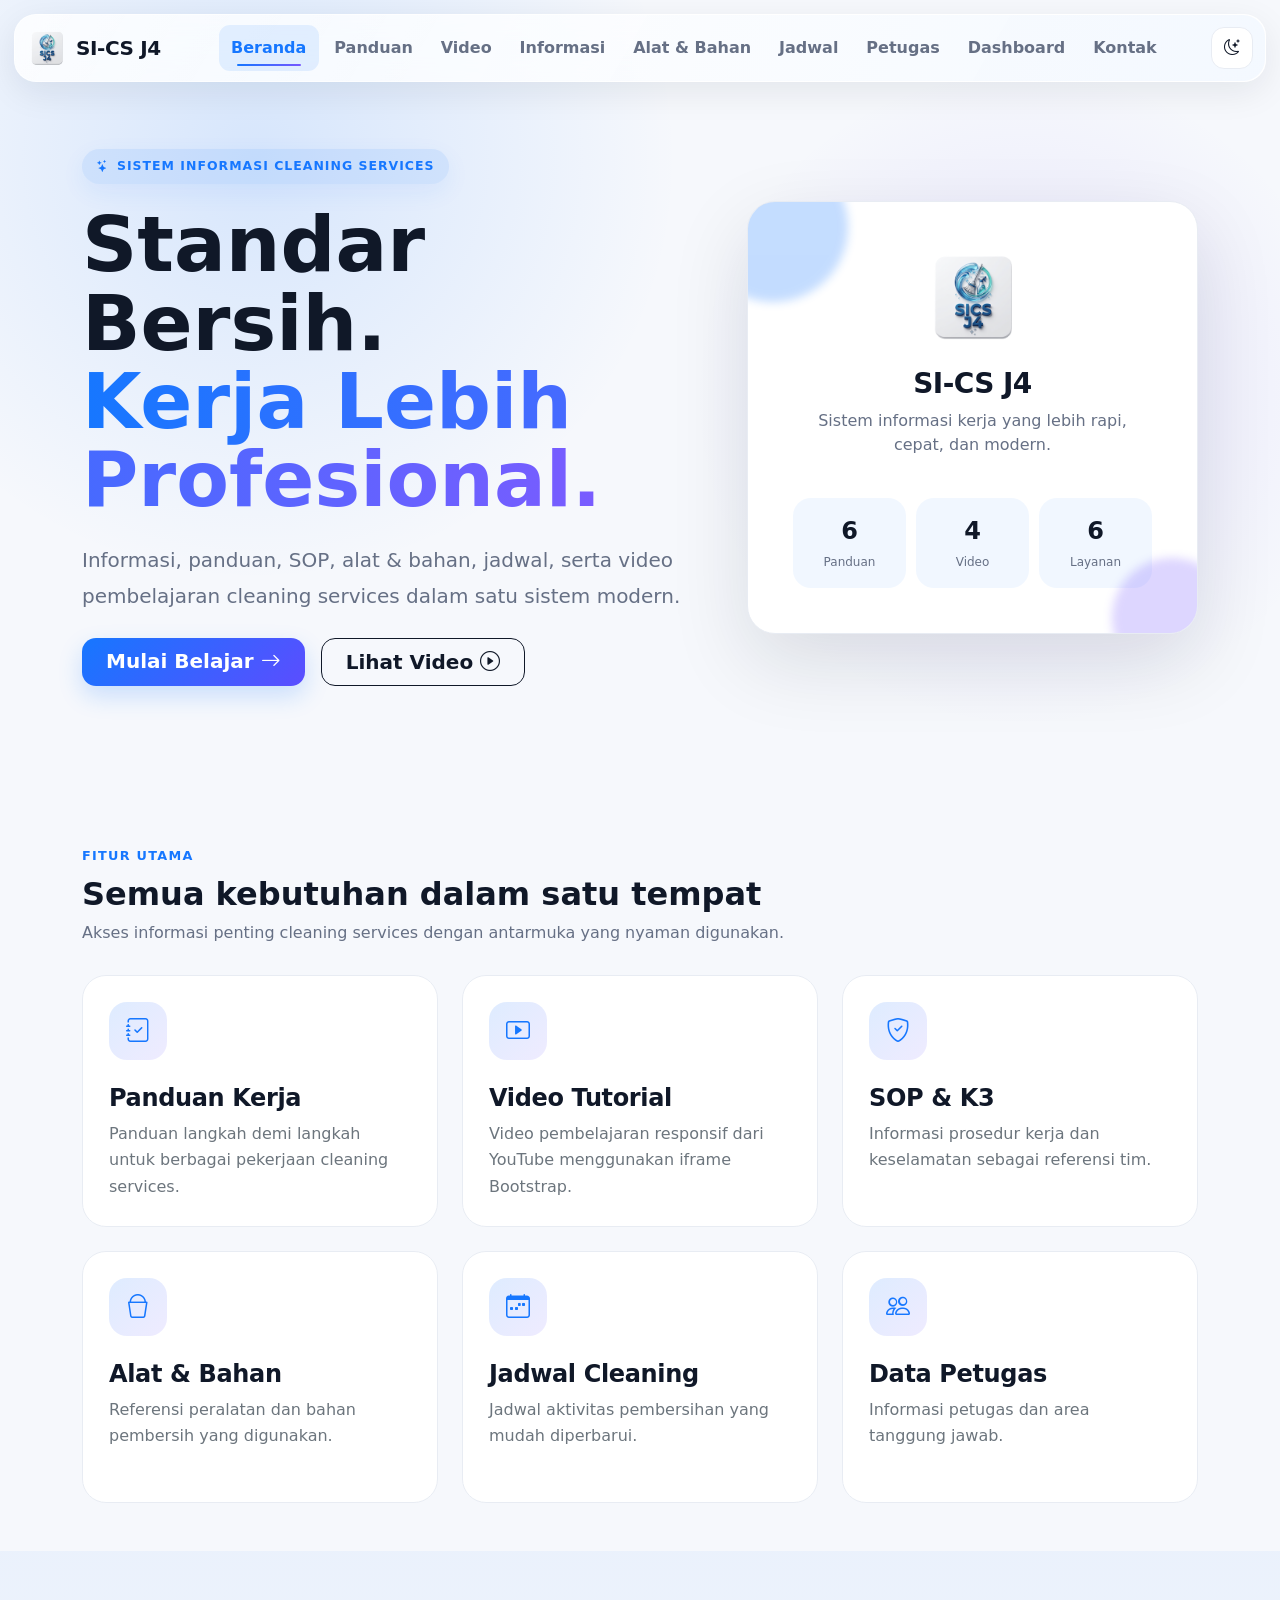
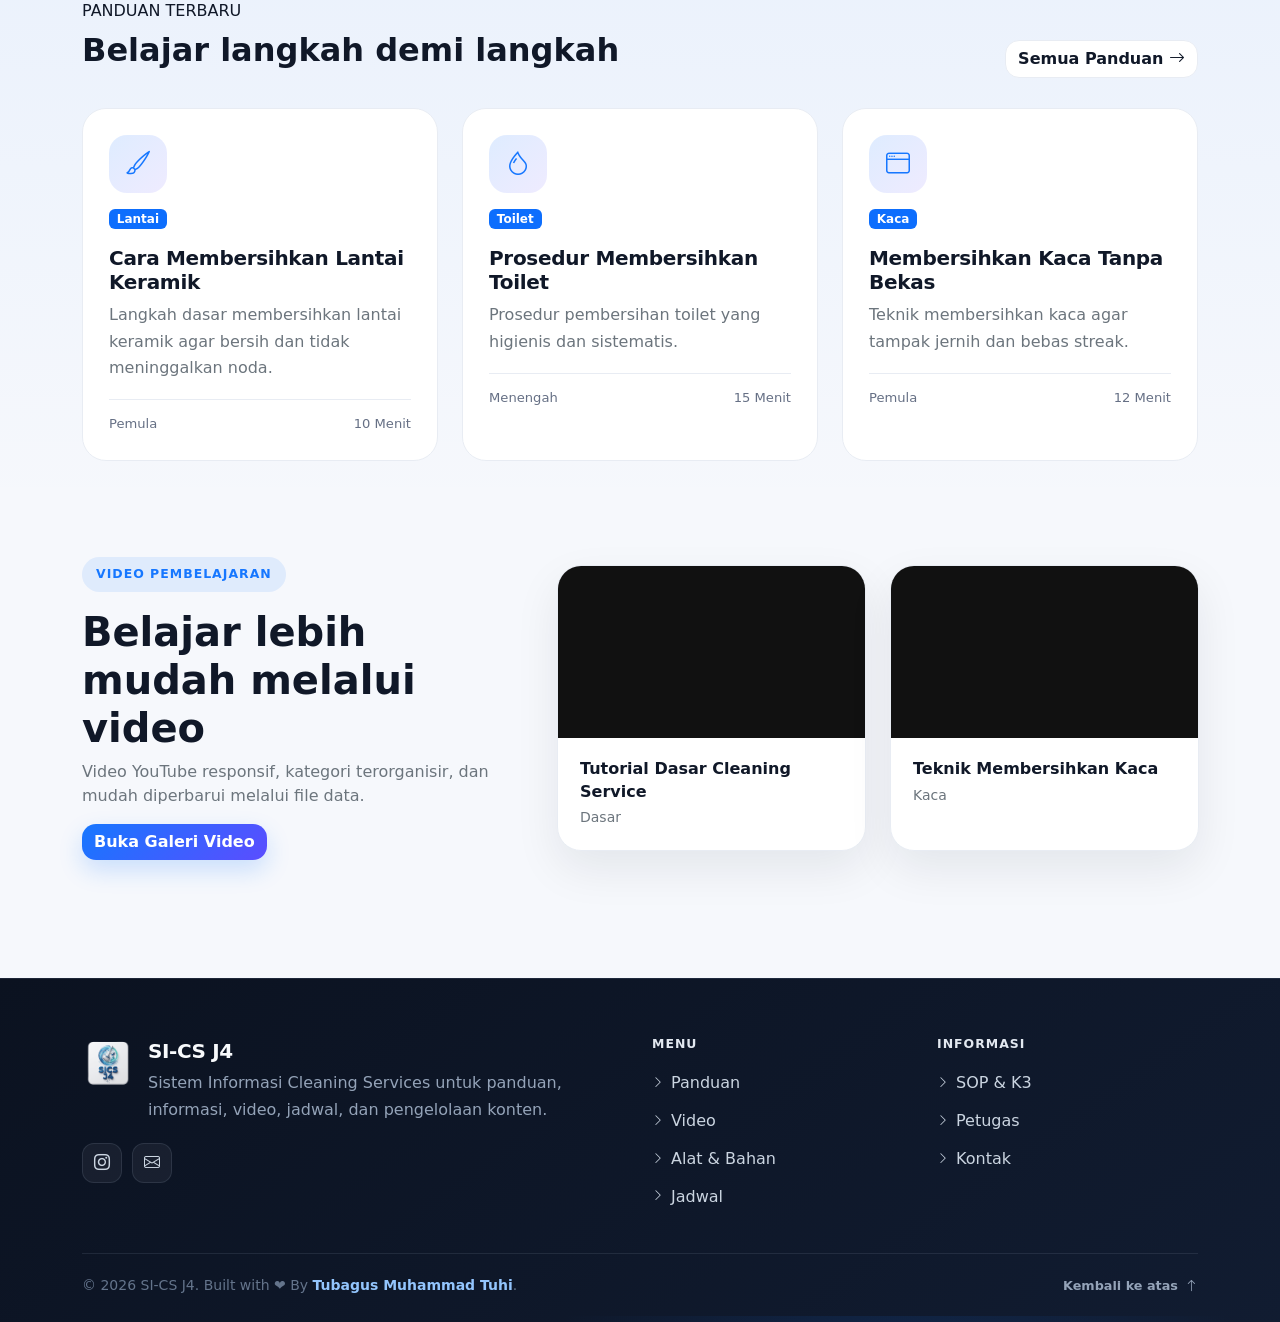
==== commit 2e623521: "samakan logo hero beranda dengan logo SICS terbaru" ====
--- a/index.html
+++ b/index.html
@@ -13,6 +13,7 @@
     <link rel="stylesheet" href="assets/css/animations.css" />
     <link rel="stylesheet" href="assets/css/responsive.css" />
     <link rel="stylesheet" href="assets/css/dashboard.css" />
+    <link rel="stylesheet" href="assets/css/hero-logo.css" />
   </head>
   <body>
     <div id="navbarMount"></div>
@@ -32,7 +33,7 @@
             <div class="col-lg-5 reveal delay-1">
               <div class="hero-panel floating">
                 <div class="hero-orb orb-1"></div><div class="hero-orb orb-2"></div>
-                <div class="clean-icon"><i class="bi bi-stars"></i></div>
+                <div class="clean-icon"><img src="assets/img/logo-sics-j4-transparent.png" alt="Logo SI-CS J4"></div>
                 <h3>SI-CS J4</h3>
                 <p>Sistem informasi kerja yang lebih rapi, cepat, dan modern.</p>
                 <div class="mini-grid">
--- a/assets/css/navbar.css
+++ b/assets/css/navbar.css
@@ -7,6 +7,9 @@
 .custom-navbar.scrolled{background:rgba(255,255,255,.94);box-shadow:0 18px 45px rgba(16,24,40,.15);transform:translateY(-2px);border-color:rgba(22,119,255,.12)}
 body.dark-mode .custom-navbar{background:rgba(15,23,42,.82);border-color:rgba(148,163,184,.16);box-shadow:0 12px 38px rgba(0,0,0,.2)}body.dark-mode .custom-navbar.scrolled{background:rgba(15,23,42,.96);border-color:rgba(96,165,250,.16);box-shadow:0 18px 48px rgba(0,0,0,.38)}
 .navbar-brand{display:flex;align-items:center;gap:9px;font-weight:900;letter-spacing:-.02em;color:var(--dark)!important;transition:transform .25s ease}.navbar-brand:hover{transform:translateY(-1px)}
+/* Logo tampil persis seperti file PNG asli: tanpa background, radius, border, shadow, atau padding tambahan. */
+.brand-logo{display:inline-flex;align-items:center;justify-content:center;flex:0 0 auto;background:transparent!important;background-color:transparent!important;border:0!important;border-radius:0!important;box-shadow:none!important;padding:0!important;overflow:visible}
+.brand-logo img{display:block;width:40px;height:40px;object-fit:contain;background:transparent!important;background-color:transparent!important;border:0!important;border-radius:0!important;box-shadow:none!important;padding:0!important;overflow:visible}
 .brand-icon{width:40px;height:40px;display:inline-grid;place-items:center;border-radius:13px;background:linear-gradient(135deg,var(--primary),#7657ff);color:#fff;box-shadow:0 8px 22px rgba(22,119,255,.25);transition:transform .3s ease,box-shadow .3s ease}.navbar-brand:hover .brand-icon{transform:rotate(-6deg) scale(1.06);box-shadow:0 11px 27px rgba(22,119,255,.34)}
 .navbar-nav{gap:3px}.nav-link{position:relative;color:var(--muted)!important;font-weight:750;padding:.68rem .78rem!important;border-radius:11px;transition:background .25s ease,color .25s ease,transform .25s ease}.nav-link::after{content:"";position:absolute;left:18px;right:18px;bottom:5px;height:2px;border-radius:99px;background:linear-gradient(90deg,var(--primary),#7657ff);transform:scaleX(0);transform-origin:center;transition:transform .25s ease}.nav-link:hover{color:var(--primary)!important;background:rgba(22,119,255,.07);transform:translateY(-1px)}.nav-link:hover::after,.nav-link.active::after{transform:scaleX(1)}.nav-link.active{color:var(--primary)!important;background:rgba(22,119,255,.1);font-weight:800}body.dark-mode .nav-link{color:#aebbd0!important}body.dark-mode .nav-link:hover{color:#93c5fd!important;background:rgba(96,165,250,.1)}body.dark-mode .nav-link.active{color:#93c5fd!important;background:rgba(96,165,250,.13)}
 .theme-btn{position:relative;display:grid;place-items:center;border:1px solid var(--border);background:var(--card);color:var(--dark);width:42px;height:42px;border-radius:13px;transition:transform .25s ease,background .25s ease,border-color .25s ease,box-shadow .25s ease}.theme-btn:hover{transform:translateY(-2px) rotate(5deg);background:rgba(22,119,255,.08);border-color:rgba(22,119,255,.25);box-shadow:0 8px 20px rgba(22,119,255,.12)}body.dark-mode .theme-btn{background:#172033;border-color:#334155;color:#e2e8f0}body.dark-mode .theme-btn:hover{background:#243554;border-color:#3b82f6}
@@ -26,4 +29,4 @@
  .custom-navbar.menu-open{box-shadow:0 22px 55px rgba(16,24,40,.16)}body.dark-mode .custom-navbar.menu-open{box-shadow:0 24px 60px rgba(0,0,0,.42)}
 }
 @keyframes mobileMenuReveal{from{opacity:0;transform:translateY(-6px)}to{opacity:1;transform:translateY(0)}}
-@media(max-width:575px){.navbar-wrap{top:6px;padding:0 6px}.custom-navbar{border-radius:17px}.brand-icon{width:38px;height:38px}.navbar-brand{font-size:.95rem}}
+@media(max-width:575px){.navbar-wrap{top:6px;padding:0 6px}.custom-navbar{border-radius:17px}.brand-logo img{width:38px;height:38px}.navbar-brand{font-size:.95rem}}
--- a/assets/css/darkmode-global.css
+++ b/assets/css/darkmode-global.css
@@ -21,3 +21,12 @@
 body.dark-mode .schedule-card .table tbody tr:hover td { background:#243554; color:#f1f5f9; border-color:#3b82f6; }
 body.dark-mode .schedule-card .table tbody td { transition:background-color .2s ease,color .2s ease,border-color .2s ease; }
 body.dark-mode .schedule-card .table-responsive { background:var(--card); }
+
+/* =========================================
+   TABLE AUDIT — LIGHT/DARK + MOBILE
+========================================= */
+.schedule-card .table{border-collapse:separate;border-spacing:0}.schedule-card .table td,.schedule-card .table th{vertical-align:middle}.schedule-card .table-responsive{overflow-x:auto;overflow-y:hidden;scrollbar-width:thin;scrollbar-color:#93c5fd transparent;-webkit-overflow-scrolling:touch}.schedule-card .table-responsive::-webkit-scrollbar{height:7px}.schedule-card .table-responsive::-webkit-scrollbar-track{background:transparent}.schedule-card .table-responsive::-webkit-scrollbar-thumb{background:#93c5fd;border-radius:999px}.schedule-card .table-responsive::-webkit-scrollbar-thumb:hover{background:#60a5fa}.schedule-card .day-name,.schedule-card .task-text,.schedule-card .time-badge{min-width:max-content}.schedule-card .area-badge,.schedule-card .staff-badge{white-space:nowrap}.schedule-card .table thead th{position:sticky;top:0;z-index:2}.schedule-card .table tbody tr{transition:background-color .2s ease}.schedule-card .table tbody tr:hover .area-badge{background:#bfdbfe}.schedule-card .table tbody tr:hover .staff-badge{filter:brightness(1.05)}
+body.dark-mode .schedule-card .table-responsive{scrollbar-color:#475569 transparent}body.dark-mode .schedule-card .table tbody tr:hover .area-badge{background:#1e40af;color:#dbeafe}body.dark-mode .schedule-card .table tbody tr:hover .staff-badge{background:#3b82f6;color:#fff}
+@media(max-width:768px){.schedule-card{border-radius:20px}.schedule-card .table{min-width:720px}.schedule-card .table thead th{padding:15px 16px;font-size:.82rem}.schedule-card .table tbody td{padding:15px 16px;font-size:.85rem}.schedule-card .area-badge,.schedule-card .staff-badge{padding:7px 10px;font-size:.78rem}.schedule-card .task-text{line-height:1.45}}
+@media(max-width:480px){.schedule-card .table{min-width:680px}.schedule-card .table thead th{padding:13px 14px}.schedule-card .table tbody td{padding:13px 14px;font-size:.8rem}}
+@media(prefers-reduced-motion:reduce){.schedule-card .table tbody tr,.schedule-card .table tbody td{transition:none!important}}
--- a/assets/css/animations.css
+++ b/assets/css/animations.css
@@ -1 +1,17 @@
-.reveal{opacity:0;transform:translateY(25px);transition:opacity .65s ease,transform .65s ease}.reveal.visible{opacity:1;transform:none}.delay-1{transition-delay:.15s}.floating{animation:float 5s ease-in-out infinite}@keyframes float{50%{transform:translateY(-10px)}}+/* =========================================================
+   ANIMASI GLOBAL
+   Mengatur efek kemunculan, penundaan, dan gerakan mengambang
+   yang digunakan oleh berbagai komponen SICS.
+========================================================= */
+
+/* Efek reveal: elemen muncul dari bawah secara halus. */
+.reveal{opacity:0;transform:translateY(25px);transition:opacity .65s ease,transform .65s ease}.reveal.visible{opacity:1;transform:none}
+
+/* Penundaan animasi untuk elemen bertingkat. */
+.delay-1{transition-delay:.15s}
+
+/* Efek mengambang yang dapat dipakai pada komponen dekoratif. */
+.floating{animation:float 5s ease-in-out infinite}
+
+/* Keyframe gerakan naik-turun ringan. */
+@keyframes float{50%{transform:translateY(-10px)}}
--- a/assets/css/hero-logo.css
+++ b/assets/css/hero-logo.css
@@ -0,0 +1,34 @@
+/* HERO PANEL — LOGO SICS */
+.clean-icon {
+  width: 100px;
+  height: 100px;
+  margin: auto;
+  display: grid;
+  place-items: center;
+  background: transparent !important;
+  border: 0 !important;
+  border-radius: 0 !important;
+  box-shadow: none !important;
+  padding: 0 !important;
+}
+
+.clean-icon img {
+  display: block;
+  width: 100px;
+  height: 100px;
+  object-fit: contain;
+  background: transparent !important;
+  background-color: transparent !important;
+  border: 0 !important;
+  border-radius: 0 !important;
+  box-shadow: none !important;
+  padding: 0 !important;
+}
+
+@media (max-width: 767.98px) {
+  .clean-icon,
+  .clean-icon img {
+    width: 86px;
+    height: 86px;
+  }
+}
